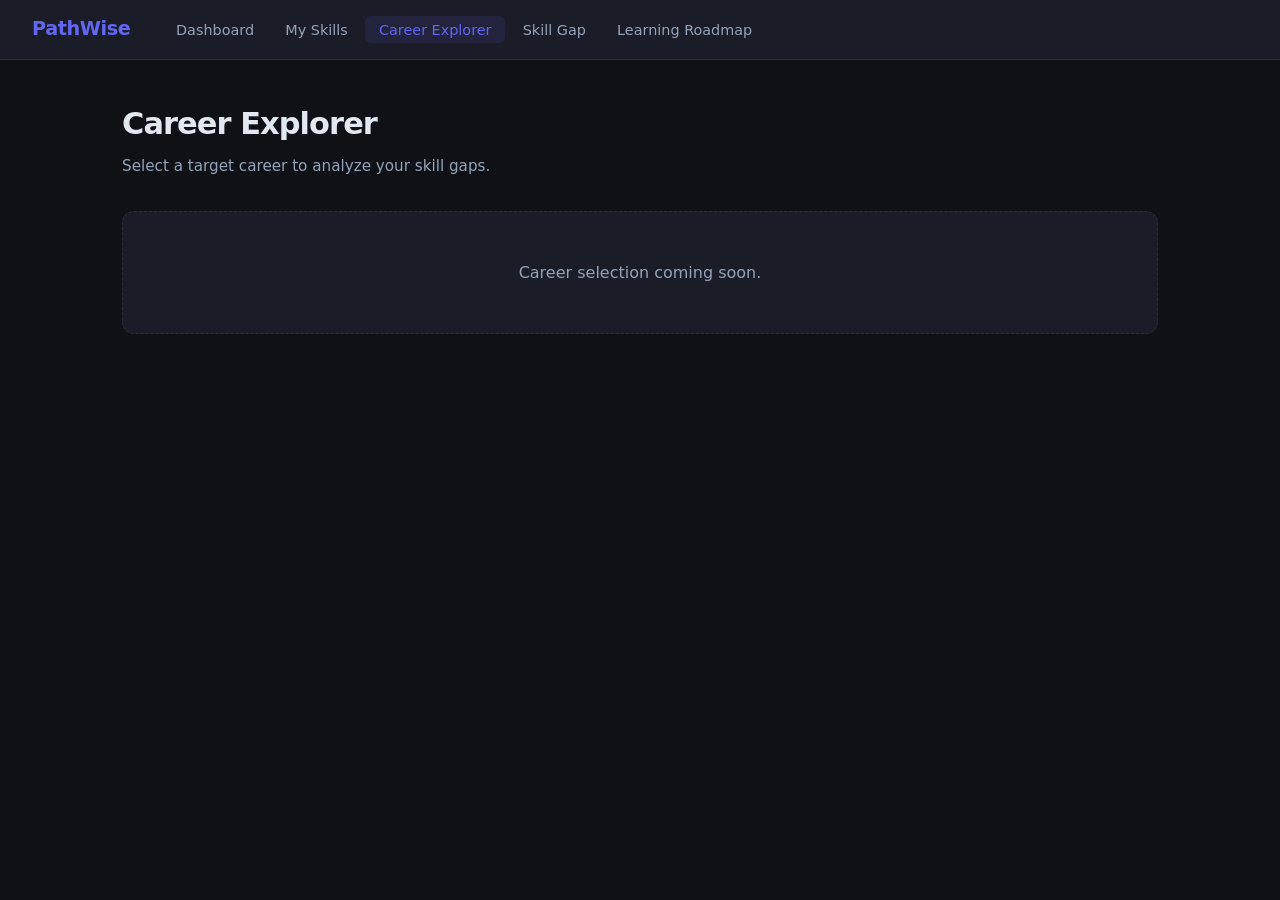
==== web/careers.html @ 2bc4dae5 "Set up PathWise project foundation" ====
<!DOCTYPE html>
<html lang="en">
<head>
  <meta charset="UTF-8" />
  <meta name="viewport" content="width=device-width, initial-scale=1.0" />
  <title>PathWise — Career Explorer</title>
  <meta name="description" content="Choose a target career on PathWise and see what skills you need." />
  <link rel="stylesheet" href="style.css" />
</head>
<body>
  <nav class="nav" id="main-nav">
    <a class="nav__brand" href="index.html">PathWise</a>
    <ul class="nav__links">
      <li><a href="index.html" class="nav__link">Dashboard</a></li>
      <li><a href="skills.html" class="nav__link">My Skills</a></li>
      <li><a href="careers.html" class="nav__link nav__link--active">Career Explorer</a></li>
      <li><a href="gap.html" class="nav__link">Skill Gap</a></li>
      <li><a href="roadmap.html" class="nav__link">Learning Roadmap</a></li>
    </ul>
  </nav>

  <main class="main" id="main-content">
    <header class="page-header">
      <h1 class="page-header__title">Career Explorer</h1>
      <p class="page-header__subtitle">Select a target career to analyze your skill gaps.</p>
    </header>

    <section class="placeholder-section" id="careers-content">
      <p class="placeholder-text">Career selection coming soon.</p>
    </section>
  </main>

  <script src="app.js"></script>
</body>
</html>
---- web/style.css ----
/* ============================================================
   PathWise — Design Tokens & Skeleton Styles
   Full UI styling will be added in a later phase.
   ============================================================ */

/* --- Tokens --- */
:root {
  --color-bg:         #0f1117;
  --color-surface:    #1a1d27;
  --color-border:     #2a2d3a;
  --color-primary:    #6366f1;   /* indigo */
  --color-primary-hover: #818cf8;
  --color-accent:     #22d3ee;   /* cyan */
  --color-text:       #e2e8f0;
  --color-text-muted: #94a3b8;
  --color-success:    #34d399;
  --color-warning:    #fbbf24;
  --color-danger:     #f87171;

  --font-sans: 'Inter', system-ui, -apple-system, sans-serif;
  --radius-sm: 6px;
  --radius-md: 12px;
  --radius-lg: 20px;

  --shadow-sm: 0 1px 3px rgba(0,0,0,0.4);
  --shadow-md: 0 4px 16px rgba(0,0,0,0.5);
}

/* --- Reset --- */
*, *::before, *::after { box-sizing: border-box; margin: 0; padding: 0; }
html { font-size: 16px; scroll-behavior: smooth; }
body {
  font-family: var(--font-sans);
  background: var(--color-bg);
  color: var(--color-text);
  min-height: 100vh;
  line-height: 1.6;
}
a { color: var(--color-primary); text-decoration: none; }
a:hover { color: var(--color-primary-hover); }
ul { list-style: none; }

/* --- Navigation --- */
.nav {
  display: flex;
  align-items: center;
  gap: 2rem;
  padding: 0 2rem;
  height: 60px;
  background: var(--color-surface);
  border-bottom: 1px solid var(--color-border);
  position: sticky;
  top: 0;
  z-index: 100;
}
.nav__brand {
  font-size: 1.2rem;
  font-weight: 700;
  color: var(--color-primary);
  letter-spacing: -0.02em;
}
.nav__links {
  display: flex;
  gap: 0.25rem;
}
.nav__link {
  padding: 0.35rem 0.85rem;
  border-radius: var(--radius-sm);
  color: var(--color-text-muted);
  font-size: 0.9rem;
  transition: color 0.15s, background 0.15s;
}
.nav__link:hover {
  color: var(--color-text);
  background: var(--color-border);
}
.nav__link--active {
  color: var(--color-primary);
  background: rgba(99, 102, 241, 0.1);
}

/* --- Main content area --- */
.main {
  max-width: 1100px;
  margin: 0 auto;
  padding: 2.5rem 2rem;
}

/* --- Page header --- */
.page-header { margin-bottom: 2rem; }
.page-header__title {
  font-size: 1.9rem;
  font-weight: 700;
  letter-spacing: -0.03em;
  color: var(--color-text);
}
.page-header__subtitle {
  color: var(--color-text-muted);
  margin-top: 0.35rem;
  font-size: 0.95rem;
}

/* --- Placeholder (skeleton pages only) --- */
.placeholder-section {
  background: var(--color-surface);
  border: 1px dashed var(--color-border);
  border-radius: var(--radius-md);
  padding: 3rem 2rem;
  text-align: center;
}
.placeholder-text {
  color: var(--color-text-muted);
  font-size: 1rem;
}
.api-status {
  margin-top: 1rem;
  font-size: 0.875rem;
  color: var(--color-accent);
}
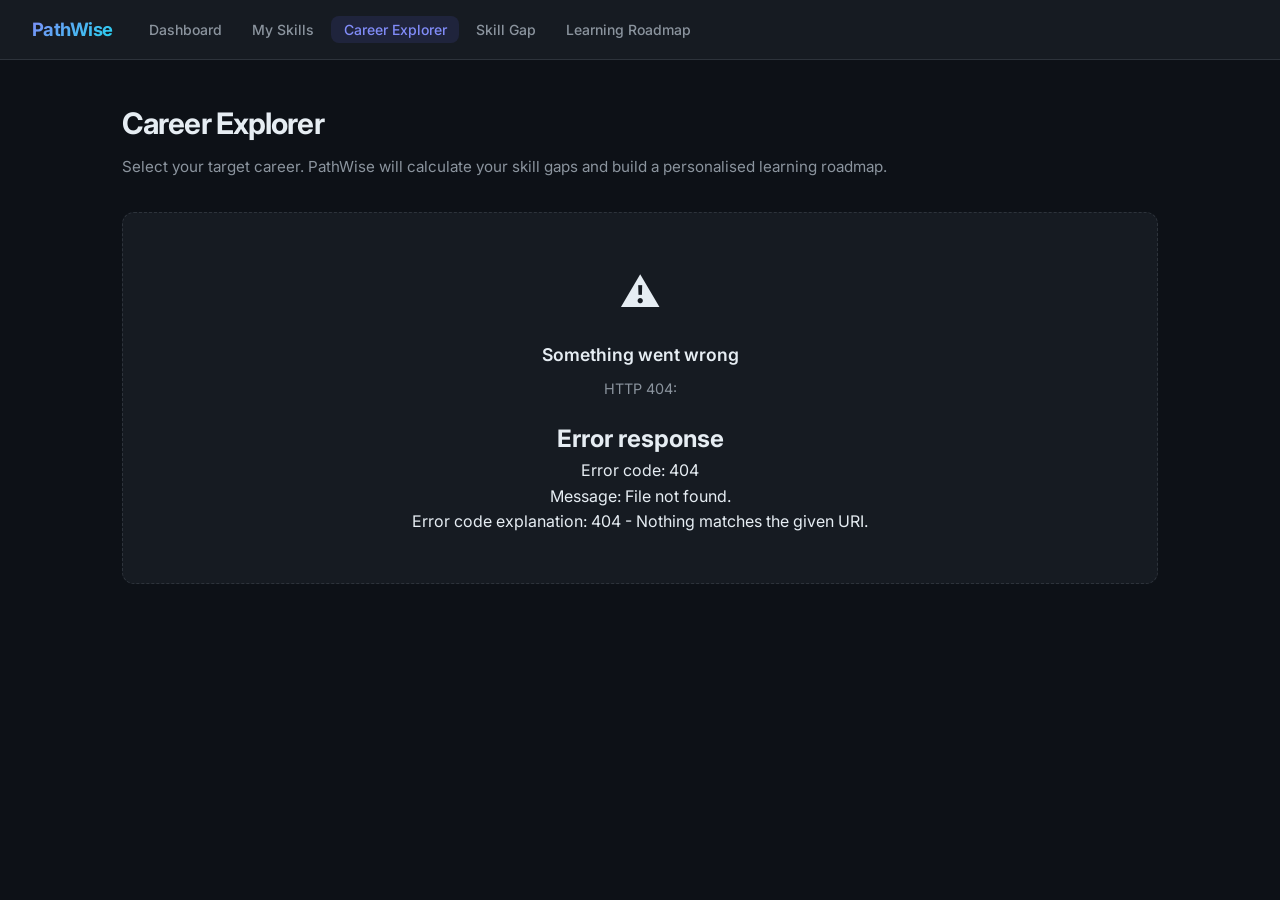
==== commit cc7c9a12: "Build PathWise MVP v1" ====
--- a/web/careers.html
+++ b/web/careers.html
@@ -4,32 +4,36 @@
   <meta charset="UTF-8" />
   <meta name="viewport" content="width=device-width, initial-scale=1.0" />
   <title>PathWise — Career Explorer</title>
-  <meta name="description" content="Choose a target career on PathWise and see what skills you need." />
+  <meta name="description" content="Choose your target career on PathWise to see your personalised skill gap analysis and learning roadmap." />
+  <link rel="preconnect" href="https://fonts.googleapis.com" />
+  <link rel="preconnect" href="https://fonts.gstatic.com" crossorigin />
   <link rel="stylesheet" href="style.css" />
 </head>
 <body>
-  <nav class="nav" id="main-nav">
+
+  <nav class="nav" id="main-nav" aria-label="Main navigation">
     <a class="nav__brand" href="index.html">PathWise</a>
     <ul class="nav__links">
-      <li><a href="index.html" class="nav__link">Dashboard</a></li>
-      <li><a href="skills.html" class="nav__link">My Skills</a></li>
-      <li><a href="careers.html" class="nav__link nav__link--active">Career Explorer</a></li>
-      <li><a href="gap.html" class="nav__link">Skill Gap</a></li>
-      <li><a href="roadmap.html" class="nav__link">Learning Roadmap</a></li>
+      <li><a href="index.html"    class="nav__link">Dashboard</a></li>
+      <li><a href="skills.html"   class="nav__link">My Skills</a></li>
+      <li><a href="careers.html"  class="nav__link nav__link--active" aria-current="page">Career Explorer</a></li>
+      <li><a href="gap.html"      class="nav__link">Skill Gap</a></li>
+      <li><a href="roadmap.html"  class="nav__link">Learning Roadmap</a></li>
     </ul>
   </nav>
 
   <main class="main" id="main-content">
     <header class="page-header">
       <h1 class="page-header__title">Career Explorer</h1>
-      <p class="page-header__subtitle">Select a target career to analyze your skill gaps.</p>
+      <p class="page-header__subtitle">
+        Select your target career. PathWise will calculate your skill gaps and build a personalised learning roadmap.
+      </p>
     </header>
 
-    <section class="placeholder-section" id="careers-content">
-      <p class="placeholder-text">Career selection coming soon.</p>
-    </section>
+    <section id="careers-content" aria-live="polite" aria-busy="true"></section>
   </main>
 
+  <div id="toast-stack" aria-live="polite" aria-atomic="true"></div>
   <script src="app.js"></script>
 </body>
 </html>
--- a/web/style.css
+++ b/web/style.css
@@ -1,32 +1,76 @@
 /* ============================================================
-   PathWise — Design Tokens & Skeleton Styles
-   Full UI styling will be added in a later phase.
-   ============================================================ */
-
-/* --- Tokens --- */
+   PathWise — Design System
+   Dark-mode first, using design tokens throughout.
+   ============================================================ */
+
+/* --- Google Font --- */
+@import url('https://fonts.googleapis.com/css2?family=Inter:wght@400;500;600;700&display=swap');
+
+/* --- Design Tokens --- */
 :root {
-  --color-bg:         #0f1117;
-  --color-surface:    #1a1d27;
-  --color-border:     #2a2d3a;
-  --color-primary:    #6366f1;   /* indigo */
-  --color-primary-hover: #818cf8;
-  --color-accent:     #22d3ee;   /* cyan */
-  --color-text:       #e2e8f0;
-  --color-text-muted: #94a3b8;
-  --color-success:    #34d399;
-  --color-warning:    #fbbf24;
-  --color-danger:     #f87171;
-
-  --font-sans: 'Inter', system-ui, -apple-system, sans-serif;
-  --radius-sm: 6px;
-  --radius-md: 12px;
-  --radius-lg: 20px;
-
-  --shadow-sm: 0 1px 3px rgba(0,0,0,0.4);
-  --shadow-md: 0 4px 16px rgba(0,0,0,0.5);
-}
-
-/* --- Reset --- */
+  /* Colours */
+  --color-bg:              #0d1117;
+  --color-surface:         #161b22;
+  --color-surface-2:       #1c2128;
+  --color-border:          #2d333b;
+  --color-border-muted:    #21262d;
+
+  --color-primary:         #6366f1;   /* indigo-500 */
+  --color-primary-light:   #818cf8;   /* indigo-400 */
+  --color-primary-dim:     rgba(99, 102, 241, 0.12);
+
+  --color-accent:          #22d3ee;   /* cyan-400 */
+  --color-accent-dim:      rgba(34, 211, 238, 0.1);
+
+  --color-success:         #34d399;   /* emerald-400 */
+  --color-success-dim:     rgba(52, 211, 153, 0.12);
+  --color-warning:         #fbbf24;   /* amber-400 */
+  --color-warning-dim:     rgba(251, 191, 36, 0.12);
+  --color-danger:          #f87171;   /* red-400 */
+  --color-danger-dim:      rgba(248, 113, 113, 0.12);
+  --color-muted:           #6b7280;
+
+  --color-text:            #e6edf3;
+  --color-text-muted:      #8b949e;
+  --color-text-subtle:     #6e7681;
+
+  /* Typography */
+  --font-sans:   'Inter', system-ui, -apple-system, sans-serif;
+  --font-mono:   'JetBrains Mono', 'Fira Code', monospace;
+
+  /* Radii */
+  --radius-sm:  4px;
+  --radius-md:  8px;
+  --radius-lg:  12px;
+  --radius-xl:  20px;
+  --radius-full: 9999px;
+
+  /* Spacing */
+  --space-1:  4px;
+  --space-2:  8px;
+  --space-3:  12px;
+  --space-4:  16px;
+  --space-5:  20px;
+  --space-6:  24px;
+  --space-8:  32px;
+  --space-10: 40px;
+  --space-12: 48px;
+
+  /* Shadows */
+  --shadow-sm:  0 1px 3px rgba(0,0,0,0.5);
+  --shadow-md:  0 4px 16px rgba(0,0,0,0.6);
+  --shadow-lg:  0 8px 32px rgba(0,0,0,0.7);
+  --shadow-glow: 0 0 20px rgba(99,102,241,0.2);
+
+  /* Transitions */
+  --transition-fast:  0.12s ease;
+  --transition-base:  0.2s ease;
+  --transition-slow:  0.35s ease;
+}
+
+/* ============================================================
+   Reset
+   ============================================================ */
 *, *::before, *::after { box-sizing: border-box; margin: 0; padding: 0; }
 html { font-size: 16px; scroll-behavior: smooth; }
 body {
@@ -35,85 +79,800 @@
   color: var(--color-text);
   min-height: 100vh;
   line-height: 1.6;
-}
-a { color: var(--color-primary); text-decoration: none; }
-a:hover { color: var(--color-primary-hover); }
+  -webkit-font-smoothing: antialiased;
+}
+a  { color: var(--color-primary-light); text-decoration: none; }
+a:hover { color: var(--color-primary); }
 ul { list-style: none; }
-
-/* --- Navigation --- */
+img, svg { display: block; max-width: 100%; }
+button { font-family: inherit; cursor: pointer; border: none; background: none; }
+
+/* ============================================================
+   Navigation
+   ============================================================ */
 .nav {
   display: flex;
   align-items: center;
-  gap: 2rem;
-  padding: 0 2rem;
+  gap: var(--space-6);
+  padding: 0 var(--space-8);
   height: 60px;
   background: var(--color-surface);
   border-bottom: 1px solid var(--color-border);
   position: sticky;
   top: 0;
-  z-index: 100;
+  z-index: 200;
+  backdrop-filter: blur(8px);
 }
 .nav__brand {
-  font-size: 1.2rem;
-  font-weight: 700;
-  color: var(--color-primary);
-  letter-spacing: -0.02em;
+  font-size: 1.15rem;
+  font-weight: 700;
+  letter-spacing: -0.03em;
+  background: linear-gradient(135deg, var(--color-primary-light), var(--color-accent));
+  -webkit-background-clip: text;
+  -webkit-text-fill-color: transparent;
+  background-clip: text;
+  flex-shrink: 0;
 }
 .nav__links {
   display: flex;
-  gap: 0.25rem;
+  gap: var(--space-1);
+  flex: 1;
 }
 .nav__link {
-  padding: 0.35rem 0.85rem;
-  border-radius: var(--radius-sm);
-  color: var(--color-text-muted);
-  font-size: 0.9rem;
-  transition: color 0.15s, background 0.15s;
+  padding: 0.3rem 0.8rem;
+  border-radius: var(--radius-md);
+  color: var(--color-text-muted);
+  font-size: 0.875rem;
+  font-weight: 500;
+  transition: color var(--transition-fast), background var(--transition-fast);
 }
 .nav__link:hover {
   color: var(--color-text);
-  background: var(--color-border);
+  background: var(--color-border-muted);
 }
 .nav__link--active {
-  color: var(--color-primary);
-  background: rgba(99, 102, 241, 0.1);
-}
-
-/* --- Main content area --- */
+  color: var(--color-primary-light);
+  background: var(--color-primary-dim);
+}
+
+/* ============================================================
+   Layout
+   ============================================================ */
 .main {
   max-width: 1100px;
   margin: 0 auto;
-  padding: 2.5rem 2rem;
-}
-
-/* --- Page header --- */
-.page-header { margin-bottom: 2rem; }
+  padding: var(--space-10) var(--space-8);
+}
+
+.page-header { margin-bottom: var(--space-8); }
 .page-header__title {
-  font-size: 1.9rem;
+  font-size: 1.85rem;
   font-weight: 700;
   letter-spacing: -0.03em;
   color: var(--color-text);
 }
 .page-header__subtitle {
   color: var(--color-text-muted);
-  margin-top: 0.35rem;
+  margin-top: var(--space-2);
   font-size: 0.95rem;
 }
 
-/* --- Placeholder (skeleton pages only) --- */
-.placeholder-section {
+/* ============================================================
+   Cards
+   ============================================================ */
+.card {
+  background: var(--color-surface);
+  border: 1px solid var(--color-border);
+  border-radius: var(--radius-lg);
+  padding: var(--space-6);
+  transition: border-color var(--transition-base), box-shadow var(--transition-base);
+}
+.card:hover { border-color: var(--color-border-muted); }
+
+.card--interactive {
+  cursor: pointer;
+}
+.card--interactive:hover {
+  border-color: var(--color-primary);
+  box-shadow: var(--shadow-glow);
+}
+.card--selected {
+  border-color: var(--color-primary);
+  background: var(--color-primary-dim);
+  box-shadow: var(--shadow-glow);
+}
+
+.card__label {
+  font-size: 0.7rem;
+  font-weight: 700;
+  letter-spacing: 0.1em;
+  text-transform: uppercase;
+  color: var(--color-text-subtle);
+  margin-bottom: var(--space-2);
+}
+.card__title {
+  font-size: 1.15rem;
+  font-weight: 600;
+  color: var(--color-text);
+  margin-bottom: var(--space-2);
+}
+.card__value {
+  font-size: 2.25rem;
+  font-weight: 700;
+  letter-spacing: -0.04em;
+}
+.card__desc {
+  font-size: 0.85rem;
+  color: var(--color-text-muted);
+  margin-top: var(--space-2);
+}
+
+/* Career cards grid */
+.career-grid {
+  display: grid;
+  grid-template-columns: repeat(auto-fill, minmax(240px, 1fr));
+  gap: var(--space-5);
+}
+.career-card__icon {
+  font-size: 2rem;
+  margin-bottom: var(--space-4);
+}
+.career-card__name {
+  font-size: 1.1rem;
+  font-weight: 600;
+  color: var(--color-text);
+  margin-bottom: var(--space-1);
+}
+.career-card__skills-count {
+  font-size: 0.8rem;
+  color: var(--color-text-muted);
+  margin-bottom: var(--space-5);
+}
+.career-card__badge {
+  display: inline-flex;
+  align-items: center;
+  gap: var(--space-1);
+  font-size: 0.75rem;
+  font-weight: 600;
+  padding: 0.25rem 0.6rem;
+  border-radius: var(--radius-full);
+  background: var(--color-success-dim);
+  color: var(--color-success);
+  margin-bottom: var(--space-4);
+}
+
+/* Dashboard stat grid */
+.stat-grid {
+  display: grid;
+  grid-template-columns: repeat(auto-fill, minmax(200px, 1fr));
+  gap: var(--space-4);
+  margin-bottom: var(--space-6);
+}
+.stat-card {
+  background: var(--color-surface);
+  border: 1px solid var(--color-border);
+  border-radius: var(--radius-lg);
+  padding: var(--space-5);
+}
+.stat-card__label {
+  font-size: 0.75rem;
+  font-weight: 600;
+  letter-spacing: 0.08em;
+  text-transform: uppercase;
+  color: var(--color-text-muted);
+  margin-bottom: var(--space-2);
+}
+.stat-card__value {
+  font-size: 2rem;
+  font-weight: 700;
+  letter-spacing: -0.04em;
+}
+.stat-card__value--primary { color: var(--color-primary-light); }
+.stat-card__value--success { color: var(--color-success); }
+.stat-card__value--warning { color: var(--color-warning); }
+.stat-card__value--danger  { color: var(--color-danger); }
+.stat-card__sub {
+  font-size: 0.8rem;
+  color: var(--color-text-subtle);
+  margin-top: var(--space-1);
+}
+
+/* ============================================================
+   Career Fit / Score display
+   ============================================================ */
+.fit-display {
+  display: flex;
+  align-items: center;
+  gap: var(--space-8);
+  background: var(--color-surface);
+  border: 1px solid var(--color-border);
+  border-radius: var(--radius-lg);
+  padding: var(--space-6) var(--space-8);
+  margin-bottom: var(--space-6);
+}
+.fit-ring-wrapper {
+  position: relative;
+  display: grid;
+  place-items: center;
+  flex-shrink: 0;
+}
+@property --fit-value {
+  syntax: '<number>';
+  inherits: true;
+  initial-value: 0;
+}
+progress.fit-ring {
+  --size: 120px;
+  --thickness: 12px;
+  --track-color: var(--color-border);
+  --fill-color: var(--color-primary);
+  --fit-value: 0;
+  width: var(--size);
+  height: var(--size);
+  border-radius: 50%;
+  background: conic-gradient(
+    var(--fill-color) calc(var(--fit-value) * 1%),
+    var(--track-color) 0
+  );
+  background-clip: border-area;
+  border: var(--thickness) solid transparent;
+  background-origin: border-box;
+  transition: --fit-value 0s;
+  appearance: none;
+  -webkit-appearance: none;
+}
+/* Firefox fallback */
+@supports not (background-clip: border-area) {
+  progress.fit-ring {
+    mask-image: radial-gradient(
+      transparent calc(50% - var(--thickness)),
+      black calc(50% - var(--thickness) + 0.5px)
+    );
+    border: 0;
+    background-clip: unset;
+    background-origin: unset;
+  }
+}
+@media (prefers-reduced-motion: no-preference) {
+  progress.fit-ring { transition-duration: 0.6s; }
+}
+progress.fit-ring::-webkit-progress-bar   { background: none; }
+progress.fit-ring::-webkit-progress-value { background: none; }
+progress.fit-ring::-moz-progress-bar     { background: none; }
+.fit-ring-content {
+  position: absolute;
+  font-size: 1.4rem;
+  font-weight: 700;
+  color: var(--color-text);
+}
+.fit-info__career {
+  font-size: 0.75rem;
+  font-weight: 700;
+  letter-spacing: 0.08em;
+  text-transform: uppercase;
+  color: var(--color-text-subtle);
+  margin-bottom: var(--space-1);
+}
+.fit-info__title {
+  font-size: 1.5rem;
+  font-weight: 700;
+  letter-spacing: -0.02em;
+  color: var(--color-text);
+  margin-bottom: var(--space-2);
+}
+.fit-info__desc {
+  font-size: 0.9rem;
+  color: var(--color-text-muted);
+}
+
+/* ============================================================
+   Recommendation card
+   ============================================================ */
+.rec-card {
+  background: linear-gradient(135deg, var(--color-primary-dim), var(--color-accent-dim));
+  border: 1px solid var(--color-primary);
+  border-radius: var(--radius-lg);
+  padding: var(--space-6);
+  margin-bottom: var(--space-6);
+}
+.rec-card__eyebrow {
+  font-size: 0.7rem;
+  font-weight: 700;
+  letter-spacing: 0.12em;
+  text-transform: uppercase;
+  color: var(--color-primary-light);
+  margin-bottom: var(--space-3);
+}
+.rec-card__skill {
+  font-size: 1.6rem;
+  font-weight: 700;
+  letter-spacing: -0.02em;
+  color: var(--color-text);
+  margin-bottom: var(--space-2);
+}
+.rec-card__score {
+  font-size: 0.85rem;
+  color: var(--color-text-muted);
+  margin-bottom: var(--space-4);
+}
+.rec-card__breakdown {
+  display: grid;
+  grid-template-columns: repeat(auto-fill, minmax(140px, 1fr));
+  gap: var(--space-3);
+}
+.rec-factor {
+  background: var(--color-surface);
+  border: 1px solid var(--color-border);
+  border-radius: var(--radius-md);
+  padding: var(--space-3);
+}
+.rec-factor__label {
+  font-size: 0.7rem;
+  color: var(--color-text-subtle);
+  text-transform: uppercase;
+  letter-spacing: 0.08em;
+  margin-bottom: var(--space-1);
+}
+.rec-factor__value {
+  font-size: 1rem;
+  font-weight: 700;
+  color: var(--color-accent);
+}
+.rec-card__explanation {
+  margin-top: var(--space-4);
+  font-size: 0.82rem;
+  color: var(--color-text-muted);
+  font-style: italic;
+  line-height: 1.5;
+}
+
+/* ============================================================
+   Skill analysis table
+   ============================================================ */
+.table-wrapper {
+  background: var(--color-surface);
+  border: 1px solid var(--color-border);
+  border-radius: var(--radius-lg);
+  overflow: hidden;
+}
+.table-header {
+  display: flex;
+  align-items: center;
+  justify-content: space-between;
+  padding: var(--space-5) var(--space-6);
+  border-bottom: 1px solid var(--color-border);
+}
+.table-title {
+  font-size: 0.95rem;
+  font-weight: 600;
+  color: var(--color-text);
+}
+table {
+  width: 100%;
+  border-collapse: collapse;
+  font-size: 0.875rem;
+}
+thead { background: var(--color-surface-2); }
+th {
+  padding: var(--space-3) var(--space-4);
+  text-align: left;
+  font-size: 0.7rem;
+  font-weight: 700;
+  letter-spacing: 0.08em;
+  text-transform: uppercase;
+  color: var(--color-text-muted);
+  white-space: nowrap;
+}
+th:first-child, td:first-child { padding-left: var(--space-6); }
+th:last-child,  td:last-child  { padding-right: var(--space-6); }
+td {
+  padding: var(--space-3) var(--space-4);
+  border-top: 1px solid var(--color-border-muted);
+  color: var(--color-text);
+  vertical-align: middle;
+}
+tbody tr { transition: background var(--transition-fast); }
+tbody tr:hover { background: var(--color-surface-2); }
+tbody tr:first-child td { border-top: none; }
+
+/* Level bar */
+.level-bar-wrap {
+  display: flex;
+  align-items: center;
+  gap: var(--space-2);
+  min-width: 100px;
+}
+.level-bar-track {
+  flex: 1;
+  height: 6px;
+  background: var(--color-border);
+  border-radius: var(--radius-full);
+  overflow: hidden;
+}
+.level-bar-fill {
+  height: 100%;
+  border-radius: var(--radius-full);
+  background: var(--color-primary);
+  transition: width var(--transition-slow);
+}
+.level-num {
+  font-size: 0.75rem;
+  font-weight: 600;
+  color: var(--color-text-muted);
+  min-width: 14px;
+}
+
+/* ============================================================
+   Badges
+   ============================================================ */
+.badge {
+  display: inline-flex;
+  align-items: center;
+  gap: var(--space-1);
+  font-size: 0.7rem;
+  font-weight: 700;
+  letter-spacing: 0.05em;
+  padding: 2px 8px;
+  border-radius: var(--radius-full);
+  white-space: nowrap;
+}
+.badge--success  { background: var(--color-success-dim);  color: var(--color-success); }
+.badge--warning  { background: var(--color-warning-dim);  color: var(--color-warning); }
+.badge--danger   { background: var(--color-danger-dim);   color: var(--color-danger); }
+.badge--primary  { background: var(--color-primary-dim);  color: var(--color-primary-light); }
+.badge--muted    { background: var(--color-border);       color: var(--color-text-muted); }
+
+/* ============================================================
+   Skills editor
+   ============================================================ */
+.skills-grid {
+  display: grid;
+  gap: var(--space-3);
+}
+.skill-row {
+  display: grid;
+  grid-template-columns: 1fr 180px auto;
+  align-items: center;
+  gap: var(--space-4);
+  background: var(--color-surface);
+  border: 1px solid var(--color-border);
+  border-radius: var(--radius-md);
+  padding: var(--space-4) var(--space-5);
+  transition: border-color var(--transition-fast);
+}
+.skill-row:hover { border-color: var(--color-border-muted); }
+.skill-row__info { min-width: 0; }
+.skill-row__name {
+  font-weight: 600;
+  font-size: 0.9rem;
+  color: var(--color-text);
+  white-space: nowrap;
+  overflow: hidden;
+  text-overflow: ellipsis;
+}
+.skill-row__cat {
+  font-size: 0.75rem;
+  color: var(--color-text-subtle);
+  margin-top: 2px;
+}
+.skill-row__control {
+  display: flex;
+  align-items: center;
+  gap: var(--space-2);
+}
+.level-select {
+  width: 100%;
+  background: var(--color-surface-2);
+  border: 1px solid var(--color-border);
+  border-radius: var(--radius-md);
+  color: var(--color-text);
+  font-family: inherit;
+  font-size: 0.85rem;
+  padding: 0.35rem var(--space-3);
+  cursor: pointer;
+  transition: border-color var(--transition-fast);
+  -webkit-appearance: none;
+  appearance: none;
+  background-image: url("data:image/svg+xml,%3Csvg xmlns='http://www.w3.org/2000/svg' width='12' height='12' viewBox='0 0 24 24' fill='none' stroke='%238b949e' stroke-width='2'%3E%3Cpath d='M6 9l6 6 6-6'/%3E%3C/svg%3E");
+  background-repeat: no-repeat;
+  background-position: right 10px center;
+  padding-right: 28px;
+}
+.level-select:focus {
+  outline: none;
+  border-color: var(--color-primary);
+}
+.save-btn {
+  padding: 0.35rem var(--space-4);
+  background: var(--color-primary);
+  color: #fff;
+  font-size: 0.8rem;
+  font-weight: 600;
+  border-radius: var(--radius-md);
+  cursor: pointer;
+  transition: background var(--transition-fast), transform var(--transition-fast);
+  white-space: nowrap;
+}
+.save-btn:hover  { background: var(--color-primary-light); }
+.save-btn:active { transform: scale(0.97); }
+.save-btn:disabled { opacity: 0.5; cursor: not-allowed; }
+.save-indicator {
+  font-size: 0.75rem;
+  color: var(--color-success);
+  transition: opacity var(--transition-base);
+}
+
+/* Skills category section */
+.category-section { margin-bottom: var(--space-8); }
+.category-title {
+  font-size: 0.75rem;
+  font-weight: 700;
+  letter-spacing: 0.1em;
+  text-transform: uppercase;
+  color: var(--color-text-subtle);
+  margin-bottom: var(--space-3);
+  padding-left: var(--space-1);
+}
+
+/* ============================================================
+   Roadmap
+   ============================================================ */
+.roadmap-list {
+  display: flex;
+  flex-direction: column;
+  gap: 0;
+  position: relative;
+}
+.roadmap-step {
+  display: grid;
+  grid-template-columns: 48px 1fr;
+  gap: var(--space-4);
+  position: relative;
+  padding-bottom: var(--space-6);
+}
+.roadmap-step:last-child { padding-bottom: 0; }
+.roadmap-step__line-col {
+  display: flex;
+  flex-direction: column;
+  align-items: center;
+  gap: 0;
+}
+.roadmap-step__num {
+  width: 40px;
+  height: 40px;
+  border-radius: 50%;
+  background: var(--color-primary-dim);
+  border: 2px solid var(--color-primary);
+  display: flex;
+  align-items: center;
+  justify-content: center;
+  font-size: 0.85rem;
+  font-weight: 700;
+  color: var(--color-primary-light);
+  flex-shrink: 0;
+  z-index: 1;
+}
+.roadmap-step__connector {
+  flex: 1;
+  width: 2px;
+  background: var(--color-border);
+  margin-top: var(--space-1);
+}
+.roadmap-step:last-child .roadmap-step__connector { display: none; }
+.roadmap-step__body {
+  background: var(--color-surface);
+  border: 1px solid var(--color-border);
+  border-radius: var(--radius-lg);
+  padding: var(--space-5);
+  transition: border-color var(--transition-base);
+}
+.roadmap-step__body:hover { border-color: var(--color-primary); }
+.roadmap-step__name {
+  font-size: 1rem;
+  font-weight: 600;
+  color: var(--color-text);
+  margin-bottom: var(--space-2);
+}
+.roadmap-step__meta {
+  display: flex;
+  flex-wrap: wrap;
+  gap: var(--space-2);
+  align-items: center;
+  margin-bottom: var(--space-3);
+}
+.roadmap-step__scores {
+  display: grid;
+  grid-template-columns: repeat(auto-fill, minmax(110px, 1fr));
+  gap: var(--space-2);
+  margin-top: var(--space-3);
+}
+.score-item {
+  background: var(--color-surface-2);
+  border: 1px solid var(--color-border-muted);
+  border-radius: var(--radius-md);
+  padding: var(--space-2) var(--space-3);
+}
+.score-item__label {
+  font-size: 0.65rem;
+  font-weight: 700;
+  letter-spacing: 0.08em;
+  text-transform: uppercase;
+  color: var(--color-text-subtle);
+}
+.score-item__val {
+  font-size: 0.9rem;
+  font-weight: 700;
+  color: var(--color-text);
+  margin-top: 1px;
+}
+
+/* ============================================================
+   Buttons
+   ============================================================ */
+.btn {
+  display: inline-flex;
+  align-items: center;
+  gap: var(--space-2);
+  padding: 0.55rem var(--space-5);
+  font-family: inherit;
+  font-size: 0.875rem;
+  font-weight: 600;
+  border-radius: var(--radius-md);
+  border: none;
+  cursor: pointer;
+  transition: background var(--transition-fast), transform var(--transition-fast), box-shadow var(--transition-fast);
+  white-space: nowrap;
+}
+.btn:active { transform: scale(0.97); }
+.btn--primary  {
+  background: var(--color-primary);
+  color: #fff;
+  box-shadow: 0 2px 8px rgba(99,102,241,0.35);
+}
+.btn--primary:hover  {
+  background: var(--color-primary-light);
+  box-shadow: 0 4px 16px rgba(99,102,241,0.45);
+}
+.btn--outline {
+  background: transparent;
+  color: var(--color-primary-light);
+  border: 1px solid var(--color-primary);
+}
+.btn--outline:hover {
+  background: var(--color-primary-dim);
+}
+.btn--ghost {
+  background: transparent;
+  color: var(--color-text-muted);
+}
+.btn--ghost:hover {
+  background: var(--color-border-muted);
+  color: var(--color-text);
+}
+.btn--selected {
+  background: var(--color-success-dim);
+  color: var(--color-success);
+  border: 1px solid var(--color-success);
+}
+
+/* ============================================================
+   Empty states & "no career" prompt
+   ============================================================ */
+.empty-state {
   background: var(--color-surface);
   border: 1px dashed var(--color-border);
-  border-radius: var(--radius-md);
-  padding: 3rem 2rem;
+  border-radius: var(--radius-lg);
+  padding: var(--space-12) var(--space-8);
   text-align: center;
 }
-.placeholder-text {
-  color: var(--color-text-muted);
-  font-size: 1rem;
-}
-.api-status {
-  margin-top: 1rem;
+.empty-state__icon { font-size: 2.5rem; margin-bottom: var(--space-4); }
+.empty-state__title {
+  font-size: 1.1rem;
+  font-weight: 600;
+  color: var(--color-text);
+  margin-bottom: var(--space-2);
+}
+.empty-state__desc {
+  font-size: 0.9rem;
+  color: var(--color-text-muted);
+  margin-bottom: var(--space-5);
+}
+
+/* ============================================================
+   Loading spinner (from modern-web-guidance)
+   ============================================================ */
+.spinner-wrap {
+  display: flex;
+  flex-direction: column;
+  align-items: center;
+  justify-content: center;
+  padding: var(--space-12);
+  gap: var(--space-4);
+}
+progress.spinner {
+  --size: 40px;
+  width: var(--size);
+  height: var(--size);
+  border-radius: 50%;
+  appearance: none;
+  -webkit-appearance: none;
+  border: 3px solid var(--color-border);
+  border-top-color: var(--color-primary);
+  animation: spin 0.8s linear infinite;
+}
+@media (prefers-reduced-motion: reduce) {
+  progress.spinner { animation-duration: 2s; }
+}
+@keyframes spin { to { transform: rotate(360deg); } }
+.spinner-wrap p {
   font-size: 0.875rem;
-  color: var(--color-accent);
-}
+  color: var(--color-text-muted);
+}
+
+/* ============================================================
+   Toast notifications
+   ============================================================ */
+#toast-stack {
+  position: fixed;
+  bottom: var(--space-6);
+  right: var(--space-6);
+  z-index: 9999;
+  display: flex;
+  flex-direction: column;
+  gap: var(--space-3);
+  pointer-events: none;
+}
+.toast {
+  display: flex;
+  align-items: center;
+  gap: var(--space-3);
+  padding: var(--space-3) var(--space-5);
+  background: var(--color-surface-2);
+  border: 1px solid var(--color-border);
+  border-radius: var(--radius-lg);
+  box-shadow: var(--shadow-lg);
+  font-size: 0.875rem;
+  color: var(--color-text);
+  pointer-events: auto;
+  animation: toast-in 0.25s ease;
+  min-width: 240px;
+  max-width: 360px;
+}
+.toast--success { border-color: var(--color-success); }
+.toast--error   { border-color: var(--color-danger); }
+.toast__icon { font-size: 1.1rem; flex-shrink: 0; }
+@keyframes toast-in {
+  from { opacity: 0; transform: translateY(12px); }
+  to   { opacity: 1; transform: translateY(0); }
+}
+@keyframes toast-out {
+  from { opacity: 1; transform: translateY(0); }
+  to   { opacity: 0; transform: translateY(8px); }
+}
+.toast--leaving {
+  animation: toast-out 0.2s ease forwards;
+}
+
+/* ============================================================
+   Utility
+   ============================================================ */
+.sr-only {
+  position: absolute; width: 1px; height: 1px;
+  padding: 0; margin: -1px; overflow: hidden;
+  clip: rect(0,0,0,0); white-space: nowrap; border-width: 0;
+}
+.text-muted   { color: var(--color-text-muted); }
+.text-success { color: var(--color-success); }
+.text-warning { color: var(--color-warning); }
+.text-danger  { color: var(--color-danger); }
+.text-primary { color: var(--color-primary-light); }
+.font-mono    { font-family: var(--font-mono); }
+.mt-2  { margin-top: var(--space-2); }
+.mt-4  { margin-top: var(--space-4); }
+.mt-6  { margin-top: var(--space-6); }
+.mb-4  { margin-bottom: var(--space-4); }
+.mb-6  { margin-bottom: var(--space-6); }
+.flex  { display: flex; }
+.items-center { align-items: center; }
+.gap-3 { gap: var(--space-3); }
+.gap-4 { gap: var(--space-4); }
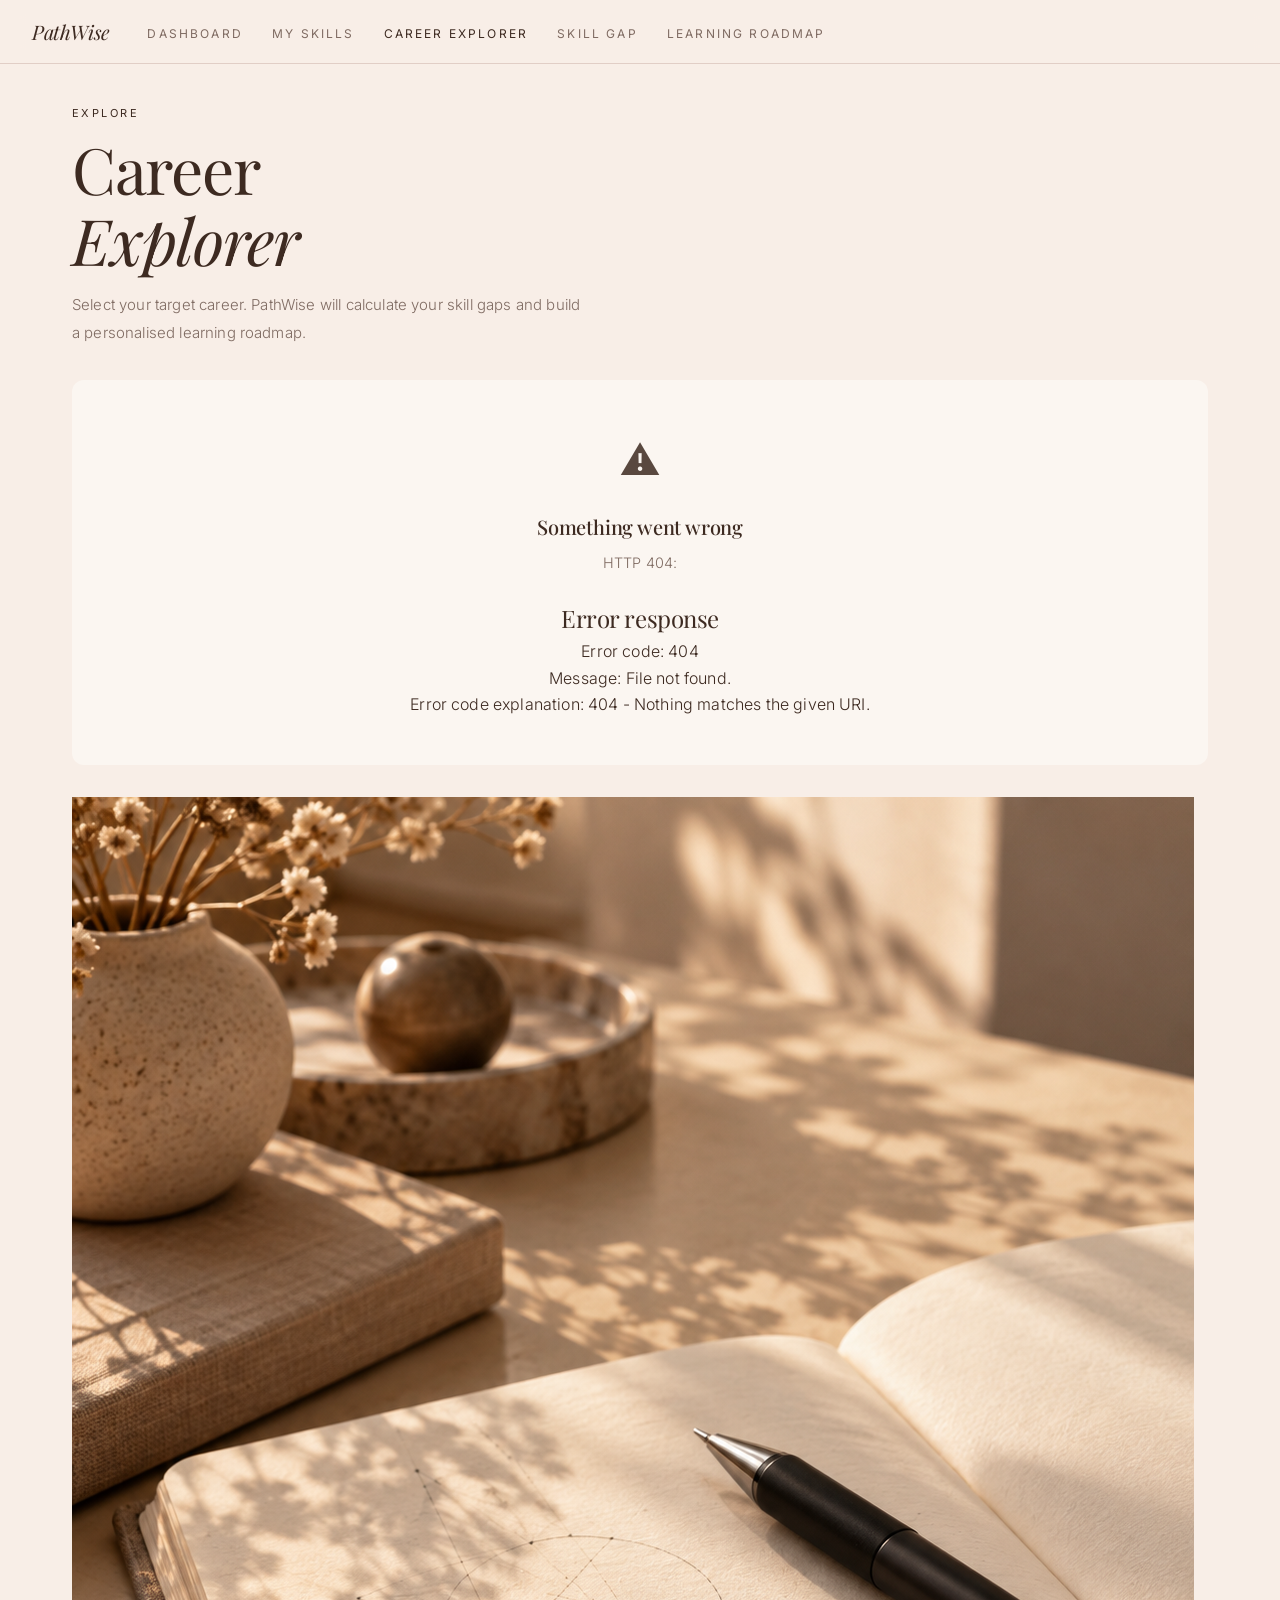
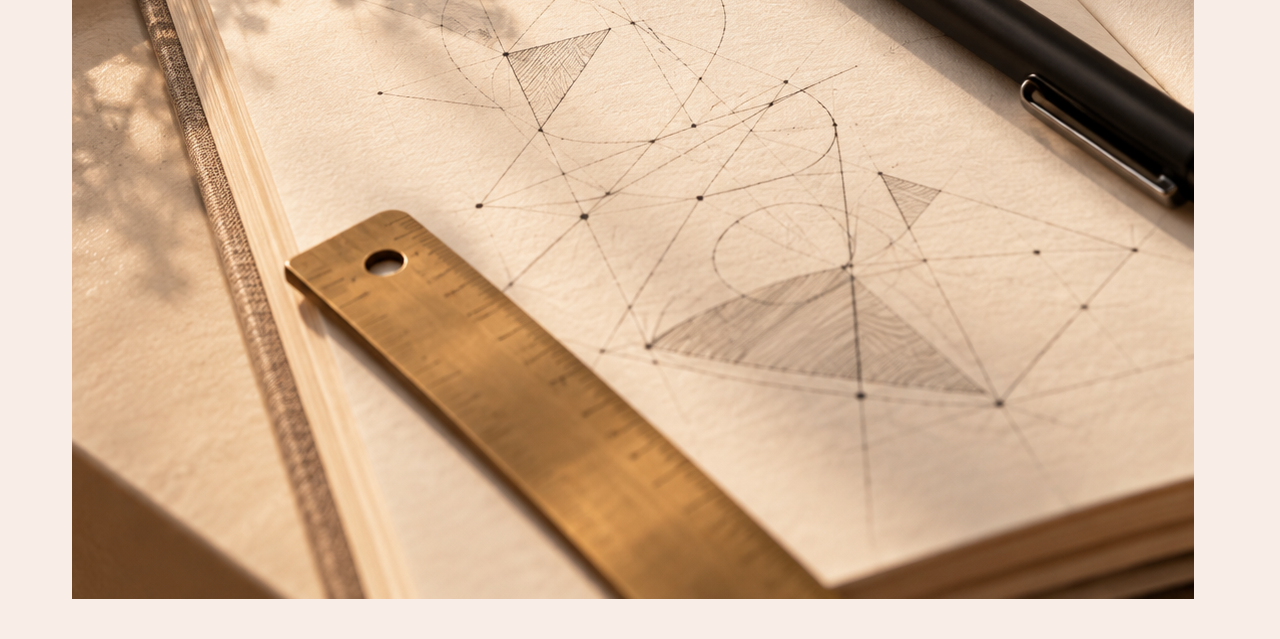
==== commit ff4c2fb1: "Implement premium editorial layout and integrate lifestyle photography" ====
--- a/web/careers.html
+++ b/web/careers.html
@@ -7,6 +7,7 @@
   <meta name="description" content="Choose your target career on PathWise to see your personalised skill gap analysis and learning roadmap." />
   <link rel="preconnect" href="https://fonts.googleapis.com" />
   <link rel="preconnect" href="https://fonts.gstatic.com" crossorigin />
+  <link rel="stylesheet" href="https://fonts.googleapis.com/css2?family=Playfair+Display:ital,wght@0,400;0,500;0,600;0,700;1,400;1,500&family=Inter:wght@300;400;500;600;700&display=swap" />
   <link rel="stylesheet" href="style.css" />
 </head>
 <body>
@@ -23,14 +24,22 @@
   </nav>
 
   <main class="main" id="main-content">
-    <header class="page-header">
-      <h1 class="page-header__title">Career Explorer</h1>
-      <p class="page-header__subtitle">
-        Select your target career. PathWise will calculate your skill gaps and build a personalised learning roadmap.
-      </p>
-    </header>
-
-    <section id="careers-content" aria-live="polite" aria-busy="true"></section>
+    <div class="editorial-split--career">
+      <div class="editorial-split__text reveal">
+        <header class="page-header" style="--anim-delay: 0s">
+          <p class="editorial-eyebrow">Explore</p>
+          <h1 class="page-header__title">Career<br><em>Explorer</em></h1>
+          <p class="page-header__subtitle">
+            Select your target career. PathWise will calculate your skill gaps
+            and build a personalised learning roadmap.
+          </p>
+        </header>
+        <section id="careers-content" aria-live="polite" aria-busy="true"></section>
+      </div>
+      <div class="editorial-media editorial-media--portrait reveal" data-delay="120" style="align-self: start; margin-top: 2rem;">
+        <img src="assets/pen_paper.png" alt="Data Strategy">
+      </div>
+    </div>
   </main>
 
   <div id="toast-stack" aria-live="polite" aria-atomic="true"></div>
--- a/web/style.css
+++ b/web/style.css
@@ -1,53 +1,93 @@
 /* ============================================================
-   PathWise — Design System
-   Dark-mode first, using design tokens throughout.
-   ============================================================ */
-
-/* --- Google Font --- */
-@import url('https://fonts.googleapis.com/css2?family=Inter:wght@400;500;600;700&display=swap');
-
-/* --- Design Tokens --- */
+   PathWise — Premium Editorial Design System v3
+   Warm, boutique lifestyle-brand aesthetic.
+   Cream backgrounds · Espresso text · Playfair Display serifs
+   ============================================================ */
+
+/* ── Google Fonts: Playfair Display (serif headings) + Inter (body) ── */
+@import url('https://fonts.googleapis.com/css2?family=Playfair+Display:ital,wght@0,400;0,500;0,600;0,700;1,400;1,500&family=Inter:wght@300;400;500;600;700&display=swap');
+
+/* ============================================================
+   Design Tokens
+   ============================================================ */
+/* ============================================================
+   PathWise — An Candles Design System
+   Clay-paper field · Cocoa typography · Hairline rules
+   Spec: design-system.md §2.1 canonical palette
+   ============================================================ */
+
+/* ── An Candles canonical palette (§2.1 exact HEX equivalents) ── */
 :root {
-  /* Colours */
-  --color-bg:              #0d1117;
-  --color-surface:         #161b22;
-  --color-surface-2:       #1c2128;
-  --color-border:          #2d333b;
-  --color-border-muted:    #21262d;
-
-  --color-primary:         #6366f1;   /* indigo-500 */
-  --color-primary-light:   #818cf8;   /* indigo-400 */
-  --color-primary-dim:     rgba(99, 102, 241, 0.12);
-
-  --color-accent:          #22d3ee;   /* cyan-400 */
-  --color-accent-dim:      rgba(34, 211, 238, 0.1);
-
-  --color-success:         #34d399;   /* emerald-400 */
-  --color-success-dim:     rgba(52, 211, 153, 0.12);
-  --color-warning:         #fbbf24;   /* amber-400 */
-  --color-warning-dim:     rgba(251, 191, 36, 0.12);
-  --color-danger:          #f87171;   /* red-400 */
-  --color-danger-dim:      rgba(248, 113, 113, 0.12);
-  --color-muted:           #6b7280;
-
-  --color-text:            #e6edf3;
-  --color-text-muted:      #8b949e;
-  --color-text-subtle:     #6e7681;
-
-  /* Typography */
-  --font-sans:   'Inter', system-ui, -apple-system, sans-serif;
-  --font-mono:   'JetBrains Mono', 'Fira Code', monospace;
-
-  /* Radii */
-  --radius-sm:  4px;
-  --radius-md:  8px;
-  --radius-lg:  12px;
-  --radius-xl:  20px;
+  /* ── Surfaces ── */
+  --an-background:      #F8EEE7;   /* oklch(0.955 0.014 55) — clay-paper field */
+  --an-surface:         #F2DED6;   /* oklch(0.915 0.024 45) — soft section band */
+  --an-surface-deep:    #DFC6BD;   /* oklch(0.845 0.031 42) — selection highlight */
+  --an-card:            #FBF6F1;   /* oklch(0.975 0.008 60) — light vessel surface */
+  --an-muted:           #F1E3DC;   /* oklch(0.925 0.018 50) — low-emphasis UI */
+
+  /* ── Text ── */
+  --an-foreground:      #3D2A21;   /* oklch(0.305 0.033 45) — cocoa primary */
+  --an-primary:         #3D2A21;
+  --an-primary-fg:      #FAF2EC;   /* oklch(0.965 0.012 60) — text on dark buttons */
+  --an-muted-fg:        #7F6B62;   /* oklch(0.545 0.029 46) — captions, subtitles */
+
+  /* ── Accents ── */
+  --an-accent:          #EED0C8;   /* lotus-blush */
+  --an-ember:           #D69459;   /* ember gold — step numbers, icons */
+  --an-sage:            #88927A;   /* botanical sage — confirmations */
+
+  /* ── Semantic ── */
+  --color-success:      #88927A;   /* sage for success states */
+  --color-success-dim:  rgba(136, 146, 122, 0.12);
+  --color-success-border: rgba(136, 146, 122, 0.28);
+  --color-warning:      #D69459;   /* ember for warnings */
+  --color-warning-dim:  rgba(214, 148, 89, 0.12);
+  --color-warning-border: rgba(214, 148, 89, 0.28);
+  --color-danger:       #B33830;   /* destructive */
+  --color-danger-dim:   rgba(179, 56, 48, 0.10);
+  --color-danger-border: rgba(179, 56, 48, 0.25);
+
+  /* ── Borders & rings (§2.3) ── */
+  --an-border:          #E1CEC6;   /* oklch(0.865 0.024 45) — hairline divider */
+  --an-ring:            #7F6B62;   /* focus ring */
+  --color-border:       #E1CEC6;
+  --color-border-muted: rgba(61, 42, 33, 0.06);
+  --color-border-focus: #3D2A21;
+
+  /* ── PathWise semantic aliases (backwards compat) ── */
+  --color-bg:           var(--an-background);
+  --color-surface:      var(--an-card);
+  --color-surface-2:    var(--an-surface);
+  --color-surface-3:    var(--an-muted);
+  --color-text:         var(--an-foreground);
+  --color-text-muted:   var(--an-muted-fg);
+  --color-text-subtle:  #9E8E87;
+  --color-text-dim:     var(--an-muted-fg);
+  --color-accent:       var(--an-ember);       /* ember replaces taupe as primary accent */
+  --color-accent-light: #E5A96D;
+  --color-accent-dim:   rgba(214, 148, 89, 0.10);
+  --color-accent-glow:  rgba(214, 148, 89, 0.16);
+  --color-accent-border: rgba(214, 148, 89, 0.30);
+
+  /* ── Progress ring ── */
+  --ring-fill:          var(--an-ember);
+  --ring-track:         var(--an-surface-deep);
+
+  /* ── Font stacks (Playfair Display = display; Inter = body/Jost role) ── */
+  --font-serif: 'Playfair Display', Georgia, 'Times New Roman', serif;
+  --font-sans:  'Inter', system-ui, -apple-system, sans-serif;
+
+  /* ── Radii — square-biased per §2.3 (2px base) ── */
+  --radius-sm:   0px;
+  --radius-md:   2px;
+  --radius-lg:   4px;
+  --radius-xl:   8px;
+  --radius-2xl:  12px;
   --radius-full: 9999px;
 
-  /* Spacing */
-  --space-1:  4px;
-  --space-2:  8px;
+  /* ── Spacing ── */
+  --space-1:   4px;
+  --space-2:   8px;
   --space-3:  12px;
   --space-4:  16px;
   --space-5:  20px;
@@ -56,36 +96,89 @@
   --space-10: 40px;
   --space-12: 48px;
 
-  /* Shadows */
-  --shadow-sm:  0 1px 3px rgba(0,0,0,0.5);
-  --shadow-md:  0 4px 16px rgba(0,0,0,0.6);
-  --shadow-lg:  0 8px 32px rgba(0,0,0,0.7);
-  --shadow-glow: 0 0 20px rgba(99,102,241,0.2);
-
-  /* Transitions */
-  --transition-fast:  0.12s ease;
-  --transition-base:  0.2s ease;
-  --transition-slow:  0.35s ease;
+  /* ── Shadows — very restrained (§2.4: no shadow on editorial sections) ── */
+  --shadow-sm:   0 1px 3px 0 rgb(0 0 0 / 0.10), 0 1px 2px -1px rgb(0 0 0 / 0.10);
+  --shadow-md:   0 4px 6px -1px rgb(0 0 0 / 0.10), 0 2px 4px -2px rgb(0 0 0 / 0.10);
+  --shadow-lg:   0 10px 15px -3px rgb(0 0 0 / 0.10), 0 4px 6px -4px rgb(0 0 0 / 0.10);
+  --shadow-card: none;   /* §2.4 — main sections and cards use no shadow */
+  --shadow-accent: none;
+
+  /* ── Motion tokens (§3.1 / §3.7) ── */
+  --ease-an:         cubic-bezier(0.22, 1, 0.36, 1);   /* signature curve */
+  --ease-editorial:  cubic-bezier(0.22, 1, 0.36, 1);
+  --anim-duration:   0.9s;
+  --transition-fast: 300ms ease;    /* nav links, form borders */
+  --transition-base: 400ms ease;    /* CTA background/color */
+  --transition-slow: 500ms ease;    /* sticky header */
+
+  /* ── An Candles transparency combos (§2.1) ── */
+  --primary-25: color-mix(in srgb, var(--an-primary) 25%, transparent);
+  --primary-40: color-mix(in srgb, var(--an-primary) 40%, transparent);
+  --bg-85:      color-mix(in srgb, var(--an-background) 85%, transparent);
+}
+
+/* ============================================================
+   Registered Custom Property — for animated progress ring
+   ============================================================ */
+@property --progress {
+  syntax: '<number>';
+  inherits: true;
+  initial-value: 0;
 }
 
 /* ============================================================
    Reset
    ============================================================ */
 *, *::before, *::after { box-sizing: border-box; margin: 0; padding: 0; }
+figure { margin: 0; }
 html { font-size: 16px; scroll-behavior: smooth; }
 body {
   font-family: var(--font-sans);
-  background: var(--color-bg);
-  color: var(--color-text);
+  font-weight: 300;            /* spec §2.2: body weight 300 */
+  letter-spacing: 0.01em;      /* spec §2.2: global body tracking */
+  background: var(--an-background);
+  color: var(--an-foreground);
   min-height: 100vh;
-  line-height: 1.6;
+  line-height: 1.65;
   -webkit-font-smoothing: antialiased;
-}
-a  { color: var(--color-primary-light); text-decoration: none; }
-a:hover { color: var(--color-primary); }
-ul { list-style: none; }
-img, svg { display: block; max-width: 100%; }
-button { font-family: inherit; cursor: pointer; border: none; background: none; }
+  -moz-osx-font-smoothing: grayscale;
+}
+
+/* Headings: display family, weight 300, -0.02em tracking (spec §2.2) */
+h1, h2, h3, h4, blockquote {
+  font-family: var(--font-serif);
+  font-weight: 300;
+  letter-spacing: -0.02em;
+}
+
+/* Global link reset: color inherit, opacity fade hover (spec §3.7) */
+a {
+  color: inherit;
+  text-decoration: none;
+  transition: opacity 300ms ease;
+}
+a:hover { opacity: 0.6; }
+
+/* Text selection */
+::selection {
+  background: var(--an-surface-deep);
+  color: var(--an-foreground);
+}
+
+/* Focus ring: 1px solid foreground per spec §2.3 */
+:focus-visible {
+  outline: 1px solid var(--an-foreground);
+  outline-offset: 3px;
+}
+
+ul  { list-style: none; }
+img, svg {
+  display: block;
+  max-width: 100%;
+  image-rendering: auto; /* spec §5.4 */
+}
+button { font: inherit; cursor: pointer; border: 0; padding: 0; background: none; color: inherit; }
+select, input, textarea { font: inherit; color: inherit; }
 
 /* ============================================================
    Navigation
@@ -95,233 +188,307 @@
   align-items: center;
   gap: var(--space-6);
   padding: 0 var(--space-8);
-  height: 60px;
-  background: var(--color-surface);
-  border-bottom: 1px solid var(--color-border);
+  height: 64px;                /* spec §4.7 ~80px; 64px suits app density */
+  background: var(--bg-85);
+  border-bottom: 1px solid var(--an-border);
   position: sticky;
   top: 0;
-  z-index: 200;
-  backdrop-filter: blur(8px);
-}
+  z-index: 40;                  /* spec §4.7 */
+  backdrop-filter: blur(12px);  /* spec §4.7 backdrop-blur-md */
+  -webkit-backdrop-filter: blur(12px);
+  transition: all 500ms ease;   /* spec §4.7 + §7.4 */
+}
+
 .nav__brand {
-  font-size: 1.15rem;
-  font-weight: 700;
-  letter-spacing: -0.03em;
-  background: linear-gradient(135deg, var(--color-primary-light), var(--color-accent));
-  -webkit-background-clip: text;
-  -webkit-text-fill-color: transparent;
-  background-clip: text;
+  font-family: var(--font-serif);
+  font-size: 1.25rem;
+  font-weight: 400;
+  font-style: italic;
+  letter-spacing: -0.02em;      /* heading tracking */
+  color: var(--an-foreground);
   flex-shrink: 0;
-}
+  transition: opacity 300ms ease;
+}
+.nav__brand:hover { opacity: 0.6; }
+
 .nav__links {
   display: flex;
-  gap: var(--space-1);
+  gap: 2px;
   flex: 1;
 }
+
+/* Nav links: uppercase Jost 12px, 0.18em tracking (spec §2.2 Navigation row) */
 .nav__link {
-  padding: 0.3rem 0.8rem;
-  border-radius: var(--radius-md);
-  color: var(--color-text-muted);
-  font-size: 0.875rem;
-  font-weight: 500;
-  transition: color var(--transition-fast), background var(--transition-fast);
-}
-.nav__link:hover {
-  color: var(--color-text);
-  background: var(--color-border-muted);
-}
+  padding: 0.3rem 0.85rem;
+  border-radius: 0;             /* spec §2.3: square corners */
+  color: var(--an-muted-fg);
+  font-size: 0.75rem;           /* 12px spec */
+  font-weight: 400;
+  letter-spacing: 0.18em;
+  text-transform: uppercase;
+  transition: opacity 300ms ease;  /* spec §3.7 nav link */
+}
+.nav__link:hover { opacity: 0.55; }
 .nav__link--active {
-  color: var(--color-primary-light);
-  background: var(--color-primary-dim);
-}
-
-/* ============================================================
-   Layout
+  color: var(--an-foreground);
+  opacity: 1;
+  font-weight: 400;
+}
+.nav__link--active:hover { opacity: 1; }
+
+/* ============================================================
+   Layout — spec §4.2 editorial container
    ============================================================ */
 .main {
-  max-width: 1100px;
-  margin: 0 auto;
-  padding: var(--space-10) var(--space-8);
-}
-
+  width: 100%;
+  max-width: 88rem;     /* spec §4.2: 1408px */
+  margin-inline: auto;
+  padding: var(--space-10) 1.5rem;  /* 24px mobile gutter */
+}
+@media (min-width: 768px)  { .main { padding-inline: 3rem; } }   /* 48px */
+@media (min-width: 1280px) { .main { padding-inline: 4.5rem; } } /* 72px */
+
+/* Page header — Major page H1 scale (spec §2.2) */
 .page-header { margin-bottom: var(--space-8); }
 .page-header__title {
-  font-size: 1.85rem;
+  font-family: var(--font-serif);
+  font-size: clamp(2.75rem, 5vw, 5rem);  /* 44–80px spec range */
+  font-weight: 300;                       /* spec §2.2 weight 300 */
+  letter-spacing: -0.02em;
+  color: var(--an-foreground);
+  line-height: 1.1;
+}
+.page-header__subtitle {
+  color: var(--an-muted-fg);
+  margin-top: var(--space-4);
+  font-size: 0.9375rem;
+  font-weight: 300;
+  line-height: 1.9;   /* spec §4.5 body-muted line-height */
+  max-width: 32rem;   /* spec §4.5 prose max-width */
+}
+
+/* ============================================================
+   Cards — base
+   ============================================================ */
+.card {
+  background: transparent;
+  border-radius: 0;
+  padding: var(--space-6) 0;
+  box-shadow: none;
+  border-bottom: 1px solid var(--an-border);
+  transition: border-color var(--transition-fast);
+}
+.card:hover { border-color: var(--an-foreground); }
+
+
+.card--interactive { cursor: pointer; }
+.card--interactive:hover { }
+.card--selected {
+  border-color: var(--color-accent);
+}
+
+.card__label {
+  font-size: 0.68rem;
+  font-weight: 600;
+  letter-spacing: 0.14em;
+  text-transform: uppercase;
+  color: var(--color-text-dim);
+  margin-bottom: var(--space-2);
+}
+.card__title {
+  font-family: var(--font-serif);
+  font-size: 1.15rem;
+  font-weight: 500;
+  color: var(--color-text);
+  margin-bottom: var(--space-2);
+}
+.card__value {
+  font-size: 2.1rem;
   font-weight: 700;
-  letter-spacing: -0.03em;
-  color: var(--color-text);
-}
-.page-header__subtitle {
+  letter-spacing: -0.04em;
+}
+.card__desc {
+  font-size: 0.875rem;
   color: var(--color-text-muted);
   margin-top: var(--space-2);
-  font-size: 0.95rem;
-}
-
-/* ============================================================
-   Cards
-   ============================================================ */
-.card {
-  background: var(--color-surface);
-  border: 1px solid var(--color-border);
-  border-radius: var(--radius-lg);
-  padding: var(--space-6);
-  transition: border-color var(--transition-base), box-shadow var(--transition-base);
-}
-.card:hover { border-color: var(--color-border-muted); }
-
-.card--interactive {
-  cursor: pointer;
-}
-.card--interactive:hover {
-  border-color: var(--color-primary);
-  box-shadow: var(--shadow-glow);
-}
-.card--selected {
-  border-color: var(--color-primary);
-  background: var(--color-primary-dim);
-  box-shadow: var(--shadow-glow);
-}
-
-.card__label {
-  font-size: 0.7rem;
-  font-weight: 700;
-  letter-spacing: 0.1em;
+  line-height: 1.55;
+}
+
+/* ── Career cards — editorial table of contents ── */
+.career-grid {
+  display: flex;
+  flex-direction: column;
+  gap: 0;
+  border-top: 1px solid rgba(44, 36, 33, 0.10);
+}
+
+/* Strip the card box completely; lay out as a full-width row */
+.career-grid .card {
+  display: flex;
+  align-items: center;
+  gap: var(--space-8);
+  background: transparent;
+  border-radius: 0;
+  box-shadow: none;
+  border-bottom: 1px solid rgba(44, 36, 33, 0.10);
+  border-top: none;
+  padding: var(--space-8) 0;
+  transition: border-color var(--transition-fast);
+}
+.career-grid .card:hover {
+  border-color: rgba(44, 36, 33, 0.10);
+}
+.career-grid .card--selected {
+  border-color: rgba(44, 36, 33, 0.10);
+}
+
+/* Suppress emoji icon */
+.career-card__icon { display: none; }
+
+/* Massive editorial headline */
+.career-card__name {
+  font-family: var(--font-serif);
+  font-size: clamp(1.8rem, 4vw, 2.75rem);
+  font-weight: 400;
+  color: var(--color-text);
+  letter-spacing: -0.03em;
+  line-height: 1.05;
+  flex: 1;
+  margin: 0;
+  transition: color var(--transition-fast);
+}
+.career-grid .card:hover .career-card__name,
+.career-grid .card--selected .career-card__name {
+  color: var(--color-accent);
+}
+
+/* Suppress spacer div and badge */
+.career-card__skills-count { display: none; }
+.career-card__badge        { display: none; }
+/* Inline-style spacer div generated by JS */
+.career-grid .card > div[style] { display: none; }
+
+/* Ghost action link instead of a heavy button */
+.career-grid .btn {
+  flex-shrink: 0;
+  background: transparent !important;
+  color: var(--color-text-muted) !important;
+  border: 1px solid rgba(44, 36, 33, 0.22) !important;
+  box-shadow: none !important;
+  font-size: 0.62rem;
+  letter-spacing: 0.18em;
+  padding: 0.55rem var(--space-5);
+  border-radius: 2px;
+}
+.career-grid .btn:hover {
+  background: transparent !important;
+  color: var(--color-text) !important;
+  border-color: rgba(44, 36, 33, 0.50) !important;
+}
+.career-grid .card--selected .btn {
+  color: var(--color-accent) !important;
+  border-color: var(--color-accent-border) !important;
+}
+
+/* ── Dashboard stat grid — bare typographic layout ── */
+.stat-grid {
+  display: grid;
+  grid-template-columns: repeat(auto-fill, minmax(190px, 1fr));
+  gap: 0;
+  margin-bottom: var(--space-6);
+  border-top: 1px solid rgba(44, 36, 33, 0.10);
+  border-bottom: 1px solid rgba(44, 36, 33, 0.10);
+}
+.stat-card {
+  background: transparent;
+  border-radius: 0;
+  padding: var(--space-6) var(--space-5);
+  box-shadow: none;
+  border-right: 1px solid rgba(44, 36, 33, 0.08);
+  transition: none;
+}
+.stat-card:last-child { border-right: none; }
+.stat-card__label {
+  font-size: 0.6875rem;
+  font-weight: 400;
+  letter-spacing: 0.22em;
   text-transform: uppercase;
-  color: var(--color-text-subtle);
-  margin-bottom: var(--space-2);
-}
-.card__title {
-  font-size: 1.15rem;
-  font-weight: 600;
-  color: var(--color-text);
-  margin-bottom: var(--space-2);
-}
-.card__value {
-  font-size: 2.25rem;
+  color: var(--an-foreground);
+  margin-bottom: var(--space-3);
+}
+.stat-card__value {
+  font-size: 2.5rem;
   font-weight: 700;
   letter-spacing: -0.04em;
-}
-.card__desc {
-  font-size: 0.85rem;
-  color: var(--color-text-muted);
+  line-height: 1;
+}
+.stat-card__value--primary { color: var(--color-accent); }
+.stat-card__value--success  { color: var(--color-success); }
+.stat-card__value--warning  { color: var(--color-warning); }
+.stat-card__value--danger   { color: var(--color-danger); }
+.stat-card__sub {
+  font-size: 0.78rem;
+  color: var(--color-text-dim);
   margin-top: var(--space-2);
-}
-
-/* Career cards grid */
-.career-grid {
-  display: grid;
-  grid-template-columns: repeat(auto-fill, minmax(240px, 1fr));
-  gap: var(--space-5);
-}
-.career-card__icon {
-  font-size: 2rem;
-  margin-bottom: var(--space-4);
-}
-.career-card__name {
-  font-size: 1.1rem;
-  font-weight: 600;
-  color: var(--color-text);
-  margin-bottom: var(--space-1);
-}
-.career-card__skills-count {
-  font-size: 0.8rem;
-  color: var(--color-text-muted);
-  margin-bottom: var(--space-5);
-}
-.career-card__badge {
-  display: inline-flex;
-  align-items: center;
-  gap: var(--space-1);
-  font-size: 0.75rem;
-  font-weight: 600;
-  padding: 0.25rem 0.6rem;
-  border-radius: var(--radius-full);
-  background: var(--color-success-dim);
-  color: var(--color-success);
-  margin-bottom: var(--space-4);
-}
-
-/* Dashboard stat grid */
-.stat-grid {
-  display: grid;
-  grid-template-columns: repeat(auto-fill, minmax(200px, 1fr));
-  gap: var(--space-4);
-  margin-bottom: var(--space-6);
-}
-.stat-card {
-  background: var(--color-surface);
-  border: 1px solid var(--color-border);
-  border-radius: var(--radius-lg);
-  padding: var(--space-5);
-}
-.stat-card__label {
-  font-size: 0.75rem;
-  font-weight: 600;
-  letter-spacing: 0.08em;
-  text-transform: uppercase;
-  color: var(--color-text-muted);
-  margin-bottom: var(--space-2);
-}
-.stat-card__value {
-  font-size: 2rem;
-  font-weight: 700;
-  letter-spacing: -0.04em;
-}
-.stat-card__value--primary { color: var(--color-primary-light); }
-.stat-card__value--success { color: var(--color-success); }
-.stat-card__value--warning { color: var(--color-warning); }
-.stat-card__value--danger  { color: var(--color-danger); }
-.stat-card__sub {
-  font-size: 0.8rem;
-  color: var(--color-text-subtle);
-  margin-top: var(--space-1);
-}
-
-/* ============================================================
-   Career Fit / Score display
+  font-weight: 400;
+}
+
+/* ============================================================
+   Career Fit Ring — dynamic conic-gradient
+   Per: modern-web-guidance progress-ring guide
    ============================================================ */
 .fit-display {
   display: flex;
   align-items: center;
   gap: var(--space-8);
-  background: var(--color-surface);
-  border: 1px solid var(--color-border);
-  border-radius: var(--radius-lg);
-  padding: var(--space-6) var(--space-8);
-  margin-bottom: var(--space-6);
-}
+  background: transparent;
+  border-radius: 0;
+  padding: var(--space-8) 0;
+  margin-bottom: 0;
+  box-shadow: none;
+  border-bottom: 1px solid rgba(44, 36, 33, 0.10);
+  transition: none;
+}
+
+/* Grid wrapper provides positioning context for the centered label */
 .fit-ring-wrapper {
   position: relative;
   display: grid;
   place-items: center;
   flex-shrink: 0;
 }
-@property --fit-value {
-  syntax: '<number>';
-  inherits: true;
-  initial-value: 0;
-}
+
+/* <progress> is the semantic element; styled via conic-gradient + mask */
 progress.fit-ring {
-  --size: 120px;
-  --thickness: 12px;
-  --track-color: var(--color-border);
-  --fill-color: var(--color-primary);
-  --fit-value: 0;
-  width: var(--size);
+  --size: 124px;
+  --thickness: 13px;
+  --track-color: var(--ring-track, #EBE6E0);
+  --fill-color:  var(--ring-fill,  #A68A77);
+  --progress: 0;
+
+  width:  var(--size);
   height: var(--size);
   border-radius: 50%;
+
   background: conic-gradient(
-    var(--fill-color) calc(var(--fit-value) * 1%),
+    var(--fill-color) calc(var(--progress) * 1%),
     var(--track-color) 0
   );
+
+  /* Chrome/Edge/Safari 18.2+ hollow ring via border-area */
   background-clip: border-area;
   border: var(--thickness) solid transparent;
   background-origin: border-box;
-  transition: --fit-value 0s;
+
+  /* Animated via @property --progress (registered above) */
+  transition: --progress 0s;
+
   appearance: none;
   -webkit-appearance: none;
-}
-/* Firefox fallback */
+  filter: drop-shadow(0 2px 8px rgba(166, 138, 119, 0.22));
+}
+
+/* Firefox fallback — mask to hollow out center */
 @supports not (background-clip: border-area) {
   progress.fit-ring {
     mask-image: radial-gradient(
@@ -333,146 +500,193 @@
     background-origin: unset;
   }
 }
+
+/* Enable smooth animation for users without reduced-motion preference */
 @media (prefers-reduced-motion: no-preference) {
-  progress.fit-ring { transition-duration: 0.6s; }
-}
+  progress.fit-ring { transition-duration: 0.8s; }
+}
+
+/* Suppress native browser progress bar UI */
 progress.fit-ring::-webkit-progress-bar   { background: none; }
 progress.fit-ring::-webkit-progress-value { background: none; }
 progress.fit-ring::-moz-progress-bar     { background: none; }
+
+/* Percentage centered inside the ring */
 .fit-ring-content {
   position: absolute;
-  font-size: 1.4rem;
+  font-size: 1.25rem;
   font-weight: 700;
+  letter-spacing: -0.03em;
   color: var(--color-text);
-}
+  font-variant-numeric: tabular-nums;
+  pointer-events: none;
+}
+
 .fit-info__career {
-  font-size: 0.75rem;
-  font-weight: 700;
-  letter-spacing: 0.08em;
+  font-size: 0.68rem;
+  font-weight: 600;
+  letter-spacing: 0.14em;
   text-transform: uppercase;
-  color: var(--color-text-subtle);
-  margin-bottom: var(--space-1);
+  color: var(--color-text-dim);
+  margin-bottom: var(--space-2);
 }
 .fit-info__title {
-  font-size: 1.5rem;
-  font-weight: 700;
-  letter-spacing: -0.02em;
+  font-family: var(--font-serif);
+  font-size: 1.55rem;
+  font-weight: 600;
+  letter-spacing: -0.01em;
   color: var(--color-text);
-  margin-bottom: var(--space-2);
+  margin-bottom: var(--space-3);
+  line-height: 1.2;
 }
 .fit-info__desc {
   font-size: 0.9rem;
   color: var(--color-text-muted);
+  line-height: 1.6;
+  max-width: 44ch;
 }
 
 /* ============================================================
    Recommendation card
    ============================================================ */
 .rec-card {
-  background: linear-gradient(135deg, var(--color-primary-dim), var(--color-accent-dim));
-  border: 1px solid var(--color-primary);
-  border-radius: var(--radius-lg);
-  padding: var(--space-6);
+  position: relative;
+  overflow: visible;
+  background: transparent;
+  border-radius: 0;
+  padding: var(--space-8) 0;
+  margin-bottom: 0;
+  box-shadow: none;
+  border-bottom: 1px solid rgba(44, 36, 33, 0.10);
+}
+
+.rec-card__eyebrow {
+  font-size: 0.6875rem;
+  font-weight: 400;
+  letter-spacing: 0.22em;
+  text-transform: uppercase;
+  color: var(--an-foreground);
+  margin-bottom: var(--space-3);
+  display: flex;
+  align-items: center;
+  gap: var(--space-2);
+}
+.rec-card__skill {
+  font-family: var(--font-serif);
+  font-size: 1.65rem;
+  font-weight: 600;
+  letter-spacing: -0.01em;
+  color: var(--color-text);
+  margin-bottom: var(--space-2);
+  line-height: 1.2;
+}
+.rec-card__score {
+  font-size: 0.875rem;
+  color: var(--color-text-muted);
   margin-bottom: var(--space-6);
-}
-.rec-card__eyebrow {
-  font-size: 0.7rem;
-  font-weight: 700;
-  letter-spacing: 0.12em;
+  line-height: 1.55;
+}
+/* Typographic metrics row — no boxes, vertical dividers only */
+.rec-card__breakdown {
+  display: flex;
+  gap: 0;
+  margin-top: var(--space-2);
+  padding-top: var(--space-6);
+  border-top: 1px solid var(--color-border);
+}
+.rec-factor {
+  flex: 1;
+  padding: 0 var(--space-5);
+  border-left: 1px solid var(--color-border);
+  background: none;
+  border-radius: 0;
+  transition: none;
+}
+.rec-factor:first-child {
+  padding-left: 0;
+  border-left: none;
+}
+.rec-factor__label {
+  font-size: 0.6875rem;
+  color: var(--an-foreground);
   text-transform: uppercase;
-  color: var(--color-primary-light);
-  margin-bottom: var(--space-3);
-}
-.rec-card__skill {
+  letter-spacing: 0.22em;
+  font-weight: 400;
+  margin-bottom: var(--space-2);
+  white-space: nowrap;
+}
+.rec-factor__value {
   font-size: 1.6rem;
   font-weight: 700;
-  letter-spacing: -0.02em;
   color: var(--color-text);
-  margin-bottom: var(--space-2);
-}
-.rec-card__score {
-  font-size: 0.85rem;
+  letter-spacing: -0.04em;
+  line-height: 1;
+  font-variant-numeric: tabular-nums;
+}
+.rec-card__explanation {
+  margin-top: var(--space-6);
+  font-size: 0.84rem;
   color: var(--color-text-muted);
-  margin-bottom: var(--space-4);
-}
-.rec-card__breakdown {
-  display: grid;
-  grid-template-columns: repeat(auto-fill, minmax(140px, 1fr));
-  gap: var(--space-3);
-}
-.rec-factor {
-  background: var(--color-surface);
-  border: 1px solid var(--color-border);
-  border-radius: var(--radius-md);
-  padding: var(--space-3);
-}
-.rec-factor__label {
-  font-size: 0.7rem;
-  color: var(--color-text-subtle);
-  text-transform: uppercase;
-  letter-spacing: 0.08em;
-  margin-bottom: var(--space-1);
-}
-.rec-factor__value {
-  font-size: 1rem;
-  font-weight: 700;
-  color: var(--color-accent);
-}
-.rec-card__explanation {
-  margin-top: var(--space-4);
-  font-size: 0.82rem;
-  color: var(--color-text-muted);
+  font-family: var(--font-serif);
   font-style: italic;
-  line-height: 1.5;
+  line-height: 1.65;
+  padding-top: var(--space-5);
+  border-top: 1px solid var(--color-border);
 }
 
 /* ============================================================
    Skill analysis table
    ============================================================ */
 .table-wrapper {
-  background: var(--color-surface);
-  border: 1px solid var(--color-border);
-  border-radius: var(--radius-lg);
-  overflow: hidden;
+  background: transparent;
+  border-radius: 0;
+  overflow: visible;
+  box-shadow: none;
+  border-top: 1px solid rgba(44, 36, 33, 0.10);
 }
 .table-header {
   display: flex;
   align-items: center;
   justify-content: space-between;
-  padding: var(--space-5) var(--space-6);
-  border-bottom: 1px solid var(--color-border);
+  padding: var(--space-5) 0;
+  border-bottom: 1px solid rgba(44, 36, 33, 0.10);
+  background: transparent;
 }
 .table-title {
-  font-size: 0.95rem;
-  font-weight: 600;
+  font-family: var(--font-serif);
+  font-size: 1rem;
+  font-weight: 500;
   color: var(--color-text);
 }
+
 table {
   width: 100%;
   border-collapse: collapse;
-  font-size: 0.875rem;
-}
-thead { background: var(--color-surface-2); }
+  font-size: 0.85rem;
+}
+thead { background: transparent; }
 th {
   padding: var(--space-3) var(--space-4);
   text-align: left;
-  font-size: 0.7rem;
+  font-size: 0.62rem;
   font-weight: 700;
-  letter-spacing: 0.08em;
+  letter-spacing: 0.14em;
   text-transform: uppercase;
-  color: var(--color-text-muted);
+  color: var(--color-text-dim);
   white-space: nowrap;
 }
-th:first-child, td:first-child { padding-left: var(--space-6); }
-th:last-child,  td:last-child  { padding-right: var(--space-6); }
+th:first-child, td:first-child { padding-left: 0; }
+th:last-child,  td:last-child  { padding-right: 0; }
 td {
-  padding: var(--space-3) var(--space-4);
-  border-top: 1px solid var(--color-border-muted);
+  padding: var(--space-4) var(--space-4);
+  border-top: 1px solid rgba(44, 36, 33, 0.07);
   color: var(--color-text);
   vertical-align: middle;
 }
-tbody tr { transition: background var(--transition-fast); }
-tbody tr:hover { background: var(--color-surface-2); }
+td:first-child { padding-left: 0; }
+td:last-child  { padding-right: 0; }
+body tr { transition: background var(--transition-fast); }
+tbody tr:hover { background: rgba(58, 46, 42, 0.025); }
 tbody tr:first-child td { border-top: none; }
 
 /* Level bar */
@@ -480,26 +694,27 @@
   display: flex;
   align-items: center;
   gap: var(--space-2);
-  min-width: 100px;
+  min-width: 96px;
 }
 .level-bar-track {
   flex: 1;
-  height: 6px;
-  background: var(--color-border);
+  height: 5px;
+  background: var(--color-surface-3);
   border-radius: var(--radius-full);
   overflow: hidden;
 }
 .level-bar-fill {
   height: 100%;
   border-radius: var(--radius-full);
-  background: var(--color-primary);
+  background: linear-gradient(90deg, var(--color-accent) 0%, var(--color-accent-light) 100%);
   transition: width var(--transition-slow);
 }
 .level-num {
-  font-size: 0.75rem;
+  font-size: 0.72rem;
   font-weight: 600;
-  color: var(--color-text-muted);
-  min-width: 14px;
+  color: var(--color-text-dim);
+  min-width: 12px;
+  font-variant-numeric: tabular-nums;
 }
 
 /* ============================================================
@@ -509,41 +724,67 @@
   display: inline-flex;
   align-items: center;
   gap: var(--space-1);
-  font-size: 0.7rem;
-  font-weight: 700;
-  letter-spacing: 0.05em;
-  padding: 2px 8px;
+  font-size: 0.68rem;
+  font-weight: 600;
+  letter-spacing: 0.04em;
+  padding: 3px 10px;
   border-radius: var(--radius-full);
   white-space: nowrap;
-}
-.badge--success  { background: var(--color-success-dim);  color: var(--color-success); }
-.badge--warning  { background: var(--color-warning-dim);  color: var(--color-warning); }
-.badge--danger   { background: var(--color-danger-dim);   color: var(--color-danger); }
-.badge--primary  { background: var(--color-primary-dim);  color: var(--color-primary-light); }
-.badge--muted    { background: var(--color-border);       color: var(--color-text-muted); }
+  border: 1px solid transparent;
+}
+.badge--success {
+  background: var(--color-success-dim);
+  border-color: var(--color-success-border);
+  color: var(--color-success);
+}
+.badge--warning {
+  background: var(--color-warning-dim);
+  border-color: var(--color-warning-border);
+  color: var(--color-warning);
+}
+.badge--danger {
+  background: var(--color-danger-dim);
+  border-color: var(--color-danger-border);
+  color: var(--color-danger);
+}
+.badge--primary {
+  background: var(--color-accent-dim);
+  border-color: var(--color-accent-border);
+  color: var(--color-accent);
+}
+.badge--muted {
+  background: rgba(58, 46, 42, 0.05);
+  border-color: var(--color-border);
+  color: var(--color-text-subtle);
+}
 
 /* ============================================================
    Skills editor
    ============================================================ */
-.skills-grid {
-  display: grid;
-  gap: var(--space-3);
-}
+/* ── Ledger-style skill rows — no card boxes ── */
+.skills-grid { display: grid; gap: 0; }
+
 .skill-row {
   display: grid;
-  grid-template-columns: 1fr 180px auto;
+  grid-template-columns: 1fr 170px auto;
   align-items: center;
-  gap: var(--space-4);
-  background: var(--color-surface);
-  border: 1px solid var(--color-border);
-  border-radius: var(--radius-md);
-  padding: var(--space-4) var(--space-5);
-  transition: border-color var(--transition-fast);
-}
-.skill-row:hover { border-color: var(--color-border-muted); }
+  gap: var(--space-5);
+  background: transparent;
+  border-radius: 0;
+  padding: var(--space-4) 0;
+  box-shadow: none;
+  border-bottom: 1px solid rgba(44, 36, 33, 0.08);
+  transition: background var(--transition-fast);
+}
+.skill-row:hover {
+  background: rgba(58, 46, 42, 0.025);
+  transform: none;
+  box-shadow: none;
+}
+
 .skill-row__info { min-width: 0; }
 .skill-row__name {
-  font-weight: 600;
+  font-weight: 500;
   font-size: 0.9rem;
   color: var(--color-text);
   white-space: nowrap;
@@ -551,8 +792,8 @@
   text-overflow: ellipsis;
 }
 .skill-row__cat {
-  font-size: 0.75rem;
-  color: var(--color-text-subtle);
+  font-size: 0.73rem;
+  color: var(--color-text-dim);
   margin-top: 2px;
 }
 .skill-row__control {
@@ -560,44 +801,65 @@
   align-items: center;
   gap: var(--space-2);
 }
+
 .level-select {
   width: 100%;
-  background: var(--color-surface-2);
-  border: 1px solid var(--color-border);
-  border-radius: var(--radius-md);
-  color: var(--color-text);
+  background: var(--an-surface);
+  border: none;
+  border-bottom: 1px solid var(--an-border);
+  border-radius: 0;
+  color: var(--an-foreground);
   font-family: inherit;
-  font-size: 0.85rem;
-  padding: 0.35rem var(--space-3);
+  font-size: 0.875rem;
+  font-weight: 400;
+  padding: 0.75rem 0.5rem;
   cursor: pointer;
-  transition: border-color var(--transition-fast);
+  transition: border-color 300ms ease;
   -webkit-appearance: none;
   appearance: none;
-  background-image: url("data:image/svg+xml,%3Csvg xmlns='http://www.w3.org/2000/svg' width='12' height='12' viewBox='0 0 24 24' fill='none' stroke='%238b949e' stroke-width='2'%3E%3Cpath d='M6 9l6 6 6-6'/%3E%3C/svg%3E");
+  background-image: url("data:image/svg+xml,%3Csvg xmlns='http://www.w3.org/2000/svg' width='10' height='10' viewBox='0 0 24 24' fill='none' stroke='%233D2A21' stroke-width='2'%3E%3Cpath d='M6 9l6 6 6-6'/%3E%3C/svg%3E");
   background-repeat: no-repeat;
-  background-position: right 10px center;
-  padding-right: 28px;
+  background-position: right 8px center;
+  padding-right: 32px;
+}
+.level-select:hover {
+  border-bottom-color: var(--an-foreground);
 }
 .level-select:focus {
   outline: none;
-  border-color: var(--color-primary);
-}
+  border-bottom-color: var(--an-foreground);
+  box-shadow: none;
+}
+
 .save-btn {
-  padding: 0.35rem var(--space-4);
-  background: var(--color-primary);
-  color: #fff;
-  font-size: 0.8rem;
-  font-weight: 600;
-  border-radius: var(--radius-md);
+  padding: 0.42rem var(--space-4);
+  background: transparent;
+  color: var(--color-text-muted);
+  font-size: 0.62rem;
+  font-weight: 700;
+  letter-spacing: 0.15em;
+  text-transform: uppercase;
+  border-radius: 2px;
+  border: 1px solid rgba(44, 36, 33, 0.22);
   cursor: pointer;
-  transition: background var(--transition-fast), transform var(--transition-fast);
+  transition: color var(--transition-fast), border-color var(--transition-fast),
+              background var(--transition-fast);
   white-space: nowrap;
-}
-.save-btn:hover  { background: var(--color-primary-light); }
-.save-btn:active { transform: scale(0.97); }
-.save-btn:disabled { opacity: 0.5; cursor: not-allowed; }
+  box-shadow: none;
+}
+.save-btn:hover {
+  color: var(--color-accent);
+  border-color: var(--color-accent-border);
+  background: var(--color-accent-dim);
+}
+.save-btn:active { transform: scale(0.96); }
+.save-btn:disabled {
+  opacity: 0.42;
+  cursor: not-allowed;
+  box-shadow: none;
+}
 .save-indicator {
-  font-size: 0.75rem;
+  font-size: 0.72rem;
   color: var(--color-success);
   transition: opacity var(--transition-base);
 }
@@ -605,11 +867,12 @@
 /* Skills category section */
 .category-section { margin-bottom: var(--space-8); }
 .category-title {
-  font-size: 0.75rem;
-  font-weight: 700;
-  letter-spacing: 0.1em;
-  text-transform: uppercase;
-  color: var(--color-text-subtle);
+  font-family: var(--font-serif);
+  font-size: 0.9rem;
+  font-weight: 500;
+  font-style: italic;
+  letter-spacing: 0.01em;
+  color: var(--color-text-muted);
   margin-bottom: var(--space-3);
   padding-left: var(--space-1);
 }
@@ -617,6 +880,7 @@
 /* ============================================================
    Roadmap
    ============================================================ */
+/* ── Elegant vertical timeline — no card boxes ── */
 .roadmap-list {
   display: flex;
   flex-direction: column;
@@ -625,161 +889,247 @@
 }
 .roadmap-step {
   display: grid;
-  grid-template-columns: 48px 1fr;
-  gap: var(--space-4);
+  grid-template-columns: 44px 1fr;
+  gap: var(--space-5);
   position: relative;
-  padding-bottom: var(--space-6);
-}
-.roadmap-step:last-child { padding-bottom: 0; }
+}
+
 .roadmap-step__line-col {
   display: flex;
   flex-direction: column;
   align-items: center;
   gap: 0;
-}
+  padding-top: var(--space-4);
+}
+
+/* Elegant serif italic numeral — no circle bubble */
 .roadmap-step__num {
-  width: 40px;
-  height: 40px;
-  border-radius: 50%;
-  background: var(--color-primary-dim);
-  border: 2px solid var(--color-primary);
-  display: flex;
-  align-items: center;
-  justify-content: center;
-  font-size: 0.85rem;
-  font-weight: 700;
-  color: var(--color-primary-light);
+  font-family: var(--font-serif);
+  font-style: italic;
+  font-weight: 400;
+  font-size: 1.25rem;
+  color: var(--color-accent);
+  line-height: 1;
+  background: transparent;
+  border: none;
+  border-radius: 0;
+  box-shadow: none;
+  width: auto;
+  height: auto;
   flex-shrink: 0;
-  z-index: 1;
-}
+  transition: color var(--transition-fast);
+}
+.roadmap-step:hover .roadmap-step__num {
+  color: var(--color-text);
+}
+
+/* Thin vertical connector */
 .roadmap-step__connector {
   flex: 1;
-  width: 2px;
+  width: 1px;
   background: var(--color-border);
-  margin-top: var(--space-1);
+  margin-top: var(--space-3);
+  min-height: var(--space-8);
 }
 .roadmap-step:last-child .roadmap-step__connector { display: none; }
+
+/* Transparent body — separated only by a bottom rule */
 .roadmap-step__body {
-  background: var(--color-surface);
-  border: 1px solid var(--color-border);
-  border-radius: var(--radius-lg);
-  padding: var(--space-5);
-  transition: border-color var(--transition-base);
-}
-.roadmap-step__body:hover { border-color: var(--color-primary); }
+  background: transparent;
+  border-radius: 0;
+  padding: var(--space-5) 0 var(--space-8) 0;
+  box-shadow: none;
+  border-bottom: 1px solid var(--color-border);
+  transition: none;
+}
+.roadmap-step__body:hover {
+  box-shadow: none;
+  transform: none;
+}
+.roadmap-step:last-child .roadmap-step__body {
+  border-bottom: none;
+  padding-bottom: var(--space-4);
+}
+
+/* Headline-scale skill name */
 .roadmap-step__name {
-  font-size: 1rem;
+  font-family: var(--font-serif);
+  font-size: 1.55rem;
   font-weight: 600;
   color: var(--color-text);
-  margin-bottom: var(--space-2);
-}
+  margin-bottom: var(--space-3);
+  letter-spacing: -0.02em;
+  line-height: 1.15;
+}
+
 .roadmap-step__meta {
   display: flex;
   flex-wrap: wrap;
   gap: var(--space-2);
-  align-items: center;
-  margin-bottom: var(--space-3);
-}
+  align-items: baseline;
+  margin-bottom: var(--space-5);
+}
+
+/* Level transition text — refined italic serif */
+.roadmap-step__meta .text-muted {
+  font-family: var(--font-serif);
+  font-style: italic;
+  font-size: 0.9rem;
+  color: var(--color-text-muted);
+}
+
+/* Typographic metrics row — no boxes, vertical dividers only */
 .roadmap-step__scores {
-  display: grid;
-  grid-template-columns: repeat(auto-fill, minmax(110px, 1fr));
-  gap: var(--space-2);
-  margin-top: var(--space-3);
+  display: flex;
+  gap: 0;
+  padding-top: var(--space-5);
+  border-top: 1px solid var(--color-border);
 }
 .score-item {
-  background: var(--color-surface-2);
-  border: 1px solid var(--color-border-muted);
-  border-radius: var(--radius-md);
-  padding: var(--space-2) var(--space-3);
+  flex: 1;
+  padding: 0 var(--space-5);
+  border-left: 1px solid var(--color-border);
+  background: none;
+  border-radius: 0;
+}
+.score-item:first-child {
+  padding-left: 0;
+  border-left: none;
 }
 .score-item__label {
-  font-size: 0.65rem;
-  font-weight: 700;
-  letter-spacing: 0.08em;
+  font-size: 0.6875rem;
+  font-weight: 400;
+  letter-spacing: 0.22em;
   text-transform: uppercase;
-  color: var(--color-text-subtle);
+  color: var(--an-foreground);
+  margin-bottom: var(--space-2);
+  white-space: nowrap;
 }
 .score-item__val {
-  font-size: 0.9rem;
+  font-size: 1.6rem;
   font-weight: 700;
   color: var(--color-text);
-  margin-top: 1px;
+  letter-spacing: -0.04em;
+  line-height: 1;
+  font-variant-numeric: tabular-nums;
+}
+
+/* Table skill name — editorial serif */
+table tbody td:first-child > div:first-child {
+  font-family: var(--font-serif);
+  font-size: 1rem;
+  font-weight: 500;
+  letter-spacing: -0.01em;
 }
 
 /* ============================================================
    Buttons
    ============================================================ */
+/* Editorial buttons — uppercase, widely tracked, warm taupe */
 .btn {
   display: inline-flex;
   align-items: center;
   gap: var(--space-2);
-  padding: 0.55rem var(--space-5);
-  font-family: inherit;
-  font-size: 0.875rem;
-  font-weight: 600;
-  border-radius: var(--radius-md);
-  border: none;
+  padding: 0.6rem var(--space-6);
+  font-family: var(--font-sans);
+  font-size: 0.65rem;
+  font-weight: 700;
+  letter-spacing: 0.15em;
+  text-transform: uppercase;
+  border-radius: 2px;
+  border: 1px solid transparent;
   cursor: pointer;
-  transition: background var(--transition-fast), transform var(--transition-fast), box-shadow var(--transition-fast);
+  transition: background var(--transition-base), transform var(--transition-fast),
+              box-shadow var(--transition-base), border-color var(--transition-base),
+              color var(--transition-fast);
   white-space: nowrap;
+  text-decoration: none;
 }
 .btn:active { transform: scale(0.97); }
-.btn--primary  {
-  background: var(--color-primary);
-  color: #fff;
-  box-shadow: 0 2px 8px rgba(99,102,241,0.35);
-}
-.btn--primary:hover  {
-  background: var(--color-primary-light);
-  box-shadow: 0 4px 16px rgba(99,102,241,0.45);
-}
+
+/* Primary — soft warm taupe */
+.btn--primary {
+  background: var(--color-accent);
+  color: rgba(255, 255, 255, 0.97);
+  border-color: var(--color-accent);
+  box-shadow: none;
+}
+.btn--primary:hover {
+  background: #8B7261;
+  border-color: #8B7261;
+  color: rgba(255, 255, 255, 0.97);
+  box-shadow: 0 3px 12px rgba(166, 138, 119, 0.30);
+}
+
+/* Outline — espresso border, no fill */
 .btn--outline {
   background: transparent;
-  color: var(--color-primary-light);
-  border: 1px solid var(--color-primary);
+  color: var(--color-text);
+  border-color: rgba(44, 36, 33, 0.30);
 }
 .btn--outline:hover {
-  background: var(--color-primary-dim);
-}
+  background: rgba(44, 36, 33, 0.05);
+  border-color: rgba(44, 36, 33, 0.50);
+  color: var(--color-text);
+}
+
+/* Ghost — minimal, low-key */
 .btn--ghost {
   background: transparent;
+  color: var(--color-text-subtle);
+  border-color: transparent;
+}
+.btn--ghost:hover {
+  background: rgba(58, 46, 42, 0.06);
   color: var(--color-text-muted);
-}
-.btn--ghost:hover {
-  background: var(--color-border-muted);
-  color: var(--color-text);
-}
+  border-color: var(--color-border);
+}
+
 .btn--selected {
   background: var(--color-success-dim);
   color: var(--color-success);
-  border: 1px solid var(--color-success);
-}
-
-/* ============================================================
-   Empty states & "no career" prompt
+  border-color: var(--color-success-border);
+}
+.btn--selected:hover {
+  background: rgba(123, 160, 91, 0.16);
+  color: var(--color-success);
+}
+
+/* ============================================================
+   Empty states
    ============================================================ */
 .empty-state {
   background: var(--color-surface);
-  border: 1px dashed var(--color-border);
-  border-radius: var(--radius-lg);
+  border-radius: var(--radius-2xl);
   padding: var(--space-12) var(--space-8);
   text-align: center;
-}
-.empty-state__icon { font-size: 2.5rem; margin-bottom: var(--space-4); }
+  box-shadow: var(--shadow-card);
+}
+.empty-state__icon {
+  font-size: 2.5rem;
+  margin-bottom: var(--space-4);
+  opacity: 0.85;
+}
 .empty-state__title {
-  font-size: 1.1rem;
-  font-weight: 600;
+  font-family: var(--font-serif);
+  font-size: 1.25rem;
+  font-weight: 500;
   color: var(--color-text);
   margin-bottom: var(--space-2);
+  letter-spacing: -0.01em;
 }
 .empty-state__desc {
   font-size: 0.9rem;
   color: var(--color-text-muted);
-  margin-bottom: var(--space-5);
-}
-
-/* ============================================================
-   Loading spinner (from modern-web-guidance)
+  margin-bottom: var(--space-6);
+  line-height: 1.65;
+  max-width: 40ch;
+  margin-left: auto;
+  margin-right: auto;
+}
+
+/* ============================================================
+   Loading spinner
    ============================================================ */
 .spinner-wrap {
   display: flex;
@@ -790,23 +1140,24 @@
   gap: var(--space-4);
 }
 progress.spinner {
-  --size: 40px;
+  --size: 36px;
   width: var(--size);
   height: var(--size);
   border-radius: 50%;
   appearance: none;
   -webkit-appearance: none;
-  border: 3px solid var(--color-border);
-  border-top-color: var(--color-primary);
-  animation: spin 0.8s linear infinite;
+  border: 2.5px solid rgba(166, 138, 119, 0.15);
+  border-top-color: var(--color-accent);
+  animation: spin 0.75s linear infinite;
 }
 @media (prefers-reduced-motion: reduce) {
   progress.spinner { animation-duration: 2s; }
 }
 @keyframes spin { to { transform: rotate(360deg); } }
 .spinner-wrap p {
-  font-size: 0.875rem;
-  color: var(--color-text-muted);
+  font-size: 0.84rem;
+  color: var(--color-text-dim);
+  letter-spacing: 0.01em;
 }
 
 /* ============================================================
@@ -819,7 +1170,7 @@
   z-index: 9999;
   display: flex;
   flex-direction: column;
-  gap: var(--space-3);
+  gap: var(--space-2);
   pointer-events: none;
 }
 .toast {
@@ -827,46 +1178,47 @@
   align-items: center;
   gap: var(--space-3);
   padding: var(--space-3) var(--space-5);
-  background: var(--color-surface-2);
+  background: rgba(255,255,255,0.96);
   border: 1px solid var(--color-border);
   border-radius: var(--radius-lg);
   box-shadow: var(--shadow-lg);
-  font-size: 0.875rem;
+  font-size: 0.84rem;
+  font-weight: 500;
   color: var(--color-text);
   pointer-events: auto;
-  animation: toast-in 0.25s ease;
-  min-width: 240px;
+  animation: toast-in 0.22s cubic-bezier(0.16, 1, 0.3, 1);
+  min-width: 230px;
   max-width: 360px;
-}
-.toast--success { border-color: var(--color-success); }
-.toast--error   { border-color: var(--color-danger); }
-.toast__icon { font-size: 1.1rem; flex-shrink: 0; }
+  backdrop-filter: blur(12px);
+  -webkit-backdrop-filter: blur(12px);
+}
+.toast--success { border-left: 3px solid var(--color-success); }
+.toast--error   { border-left: 3px solid var(--color-danger); }
+.toast__icon    { font-size: 1rem; flex-shrink: 0; }
 @keyframes toast-in {
-  from { opacity: 0; transform: translateY(12px); }
-  to   { opacity: 1; transform: translateY(0); }
+  from { opacity: 0; transform: translateY(10px) scale(0.97); }
+  to   { opacity: 1; transform: translateY(0) scale(1); }
 }
 @keyframes toast-out {
-  from { opacity: 1; transform: translateY(0); }
-  to   { opacity: 0; transform: translateY(8px); }
-}
-.toast--leaving {
-  animation: toast-out 0.2s ease forwards;
-}
-
-/* ============================================================
-   Utility
+  from { opacity: 1; transform: translateY(0) scale(1); }
+  to   { opacity: 0; transform: translateY(6px) scale(0.97); }
+}
+.toast--leaving { animation: toast-out 0.18s ease forwards; }
+
+/* ============================================================
+   Utility classes
    ============================================================ */
 .sr-only {
   position: absolute; width: 1px; height: 1px;
   padding: 0; margin: -1px; overflow: hidden;
   clip: rect(0,0,0,0); white-space: nowrap; border-width: 0;
 }
-.text-muted   { color: var(--color-text-muted); }
-.text-success { color: var(--color-success); }
-.text-warning { color: var(--color-warning); }
-.text-danger  { color: var(--color-danger); }
-.text-primary { color: var(--color-primary-light); }
-.font-mono    { font-family: var(--font-mono); }
+.text-muted   { color: var(--color-text-muted);  }
+.text-success { color: var(--color-success);      }
+.text-warning { color: var(--color-warning);      }
+.text-danger  { color: var(--color-danger);       }
+.text-primary { color: var(--color-accent);       }
+.font-mono    { font-family: 'Courier New', monospace; font-variant-numeric: tabular-nums; }
 .mt-2  { margin-top: var(--space-2); }
 .mt-4  { margin-top: var(--space-4); }
 .mt-6  { margin-top: var(--space-6); }
@@ -876,3 +1228,422 @@
 .items-center { align-items: center; }
 .gap-3 { gap: var(--space-3); }
 .gap-4 { gap: var(--space-4); }
+
+/* ============================================================
+   Responsive
+   ============================================================ */
+@media (max-width: 720px) {
+  .main { padding: var(--space-6) var(--space-4); }
+  .nav  { padding: 0 var(--space-4); gap: var(--space-3); }
+  .nav__links { gap: 1px; }
+  .nav__link  { padding: 0.28rem 0.55rem; font-size: 0.76rem; }
+  .page-header__title { font-size: 1.65rem; }
+  .fit-display { flex-direction: column; text-align: center; gap: var(--space-5); }
+  .fit-info__desc { max-width: unset; }
+  .skill-row { grid-template-columns: 1fr; gap: var(--space-3); }
+  .skill-row__control { width: 100%; }
+  .level-select { width: 100%; }
+  .save-btn { width: 100%; }
+  .roadmap-step { grid-template-columns: 36px 1fr; }
+  .roadmap-step__name { font-size: 1.25rem; }
+  .roadmap-step__scores { flex-wrap: wrap; }
+  .score-item { flex: 0 0 calc(50% - var(--space-5)); }
+  .score-item:nth-child(2) { border-left: 1px solid var(--color-border); }
+  .score-item:nth-child(3) { padding-left: 0; border-left: none; border-top: 1px solid var(--color-border); padding-top: var(--space-3); }
+  .score-item:nth-child(4) { border-top: 1px solid var(--color-border); padding-top: var(--space-3); }
+  .career-grid { grid-template-columns: 1fr; }
+  .stat-grid   { grid-template-columns: 1fr 1fr; }
+}
+
+@media (max-width: 480px) {
+  .stat-grid { grid-template-columns: 1fr; }
+  .rec-card__breakdown { flex-wrap: wrap; }
+  .rec-factor { flex: 0 0 calc(50% - var(--space-5)); }
+  .rec-factor:nth-child(2) { border-left: 1px solid var(--color-border); }
+  .rec-factor:nth-child(3) { padding-left: 0; border-left: none; border-top: 1px solid var(--color-border); padding-top: var(--space-4); margin-top: var(--space-2); }
+  .rec-factor:nth-child(4) { border-top: 1px solid var(--color-border); padding-top: var(--space-4); margin-top: var(--space-2); }
+}
+
+/* ============================================================
+   Entry Animations — luxury fadeUp waterfall system
+   ============================================================ */
+
+/* Core keyframe: gentle upward drift + fade */
+@keyframes fadeUp {
+  from {
+    opacity: 0;
+    transform: translateY(24px);
+  }
+  to {
+    opacity: 1;
+    transform: translateY(0);
+  }
+}
+
+/* Opt out for users who prefer reduced motion */
+@media (prefers-reduced-motion: reduce) {
+  .fade-up,
+  .page-header,
+  .editorial-hero,
+  .editorial-split,
+  .career-grid .card,
+  .roadmap-step,
+  .skill-row,
+  .stat-card,
+  .fit-display,
+  .rec-card,
+  .table-wrapper {
+    animation: none !important;
+    opacity: 1 !important;
+    transform: none !important;
+  }
+}
+
+/* Luxurious easing — cubic-bezier matches high-end magazine feel */
+:root {
+  --ease-editorial: cubic-bezier(0.25, 0.46, 0.45, 0.94);
+  --anim-duration: 0.75s;
+}
+
+/* Universal animated class */
+.fade-up {
+  animation: fadeUp var(--anim-duration) var(--ease-editorial) both;
+  animation-delay: var(--anim-delay, 0s);
+}
+
+/* Page header fades in first */
+.page-header {
+  animation: fadeUp var(--anim-duration) var(--ease-editorial) both;
+  animation-delay: var(--anim-delay, 0.05s);
+}
+
+/* Main content section fades in after header */
+#dashboard-content,
+#careers-content,
+#skills-content,
+#gap-content,
+#roadmap-content {
+  animation: fadeUp var(--anim-duration) var(--ease-editorial) both;
+  animation-delay: var(--anim-delay, 0.18s);
+}
+
+/* Editorial hero blocks animate as a unit */
+.editorial-hero,
+.editorial-split {
+  animation: fadeUp 0.9s var(--ease-editorial) both;
+  animation-delay: var(--anim-delay, 0s);
+}
+
+/* Career list items waterfall: each nth card delays further */
+.career-grid .card:nth-child(1)  { animation: fadeUp var(--anim-duration) var(--ease-editorial) 0.10s both; }
+.career-grid .card:nth-child(2)  { animation: fadeUp var(--anim-duration) var(--ease-editorial) 0.20s both; }
+.career-grid .card:nth-child(3)  { animation: fadeUp var(--anim-duration) var(--ease-editorial) 0.30s both; }
+.career-grid .card:nth-child(4)  { animation: fadeUp var(--anim-duration) var(--ease-editorial) 0.40s both; }
+.career-grid .card:nth-child(5)  { animation: fadeUp var(--anim-duration) var(--ease-editorial) 0.50s both; }
+.career-grid .card:nth-child(6)  { animation: fadeUp var(--anim-duration) var(--ease-editorial) 0.58s both; }
+.career-grid .card:nth-child(7)  { animation: fadeUp var(--anim-duration) var(--ease-editorial) 0.66s both; }
+.career-grid .card:nth-child(8)  { animation: fadeUp var(--anim-duration) var(--ease-editorial) 0.72s both; }
+.career-grid .card:nth-child(n+9) { animation: fadeUp var(--anim-duration) var(--ease-editorial) 0.78s both; }
+
+/* Roadmap steps waterfall */
+.roadmap-step:nth-child(1)  { animation: fadeUp var(--anim-duration) var(--ease-editorial) 0.12s both; }
+.roadmap-step:nth-child(2)  { animation: fadeUp var(--anim-duration) var(--ease-editorial) 0.22s both; }
+.roadmap-step:nth-child(3)  { animation: fadeUp var(--anim-duration) var(--ease-editorial) 0.32s both; }
+.roadmap-step:nth-child(4)  { animation: fadeUp var(--anim-duration) var(--ease-editorial) 0.42s both; }
+.roadmap-step:nth-child(5)  { animation: fadeUp var(--anim-duration) var(--ease-editorial) 0.50s both; }
+.roadmap-step:nth-child(6)  { animation: fadeUp var(--anim-duration) var(--ease-editorial) 0.57s both; }
+.roadmap-step:nth-child(7)  { animation: fadeUp var(--anim-duration) var(--ease-editorial) 0.63s both; }
+.roadmap-step:nth-child(n+8) { animation: fadeUp var(--anim-duration) var(--ease-editorial) 0.68s both; }
+
+/* Skill rows waterfall */
+.skill-row:nth-child(1)  { animation: fadeUp var(--anim-duration) var(--ease-editorial) 0.10s both; }
+.skill-row:nth-child(2)  { animation: fadeUp var(--anim-duration) var(--ease-editorial) 0.18s both; }
+.skill-row:nth-child(3)  { animation: fadeUp var(--anim-duration) var(--ease-editorial) 0.26s both; }
+.skill-row:nth-child(4)  { animation: fadeUp var(--anim-duration) var(--ease-editorial) 0.34s both; }
+.skill-row:nth-child(5)  { animation: fadeUp var(--anim-duration) var(--ease-editorial) 0.42s both; }
+.skill-row:nth-child(6)  { animation: fadeUp var(--anim-duration) var(--ease-editorial) 0.48s both; }
+.skill-row:nth-child(n+7) { animation: fadeUp var(--anim-duration) var(--ease-editorial) 0.54s both; }
+
+/* Dashboard stat cards cascade left→right */
+.stat-card:nth-child(1) { animation: fadeUp var(--anim-duration) var(--ease-editorial) 0.20s both; }
+.stat-card:nth-child(2) { animation: fadeUp var(--anim-duration) var(--ease-editorial) 0.30s both; }
+.stat-card:nth-child(3) { animation: fadeUp var(--anim-duration) var(--ease-editorial) 0.40s both; }
+.stat-card:nth-child(4) { animation: fadeUp var(--anim-duration) var(--ease-editorial) 0.50s both; }
+
+/* Fit ring card and recommendation card */
+.fit-display { animation: fadeUp var(--anim-duration) var(--ease-editorial) 0.24s both; }
+.rec-card    { animation: fadeUp var(--anim-duration) var(--ease-editorial) 0.38s both; }
+.table-wrapper { animation: fadeUp var(--anim-duration) var(--ease-editorial) 0.52s both; }
+
+/* Nav subtle entrance */
+.nav {
+  animation: fadeUp 0.6s var(--ease-editorial) both;
+  animation-delay: 0s;
+}
+
+/* ============================================================
+   Luxurious Hover States — slow, refined transitions (0.4s)
+   ============================================================ */
+
+/* Upgrade all interactive transitions to editorial pace */
+a,
+.btn,
+.save-btn,
+.level-select,
+.nav__link,
+.career-grid .card,
+.career-card__name,
+.roadmap-step__name,
+.skill-row,
+.skill-row__name,
+table tbody tr,
+.roadmap-step__num {
+  transition-duration: 0.4s;
+  transition-timing-function: ease-in-out;
+}
+
+/* Career row: slow text indent on hover instead of background flash */
+.career-grid .card:hover .career-card__name {
+  text-indent: 0.5rem;
+  opacity: 0.82;
+}
+
+/* Career button: slow opacity fade */
+.career-grid .btn {
+  transition: color 0.4s ease-in-out, border-color 0.4s ease-in-out,
+              opacity 0.4s ease-in-out, background 0.4s ease-in-out;
+}
+
+/* Skill row: barely perceptible background warmth */
+.skill-row:hover {
+  background: rgba(166, 138, 119, 0.04);
+  transition: background 0.45s ease-in-out;
+}
+
+/* Roadmap step name: subtle opacity shift instead of color snap */
+.roadmap-step:hover .roadmap-step__name {
+  opacity: 0.78;
+  transition: opacity 0.4s ease-in-out;
+}
+
+/* Nav links: gentle opacity-based hover (no harsh colour snap) */
+.nav__link {
+  transition: color 0.4s ease-in-out, background 0.4s ease-in-out,
+              opacity 0.3s ease-in-out;
+}
+.nav__link:not(.nav__link--active):hover {
+  opacity: 0.75;
+}
+
+/* Select dropdown: bottom-border colour blooms slowly */
+.level-select {
+  transition: border-color 0.4s ease-in-out;
+}
+
+/* ============================================================
+   Editorial Eyebrow — tiny tracked uppercase above headings
+   ============================================================ */
+.editorial-eyebrow {
+  font-size: 0.6875rem;
+  font-weight: 400;
+  letter-spacing: 0.22em;
+  text-transform: uppercase;
+  color: var(--an-foreground);
+  margin-bottom: var(--space-3);
+}
+
+/* ============================================================
+   Image Placeholders — premium aspect-ratio containers
+   ============================================================ */
+
+/* Base image placeholder — muted beige, ready for photography */
+.editorial-img {
+  display: block;
+  width: 100%;
+  height: 100%;
+  object-fit: cover;
+  object-position: center;
+  background-color: #E8E2DA;   /* warm greige — visible when src is empty */
+  /* Subtle grain texture using CSS gradient */
+  background-image:
+    radial-gradient(circle at 20% 80%, rgba(166,138,119,0.12) 0%, transparent 60%),
+    radial-gradient(circle at 80% 20%, rgba(166,138,119,0.08) 0%, transparent 55%);
+}
+
+/* Show a soft label when the image src is empty (data-placeholder attr) */
+.editorial-img[data-placeholder="true"]:not([src*="."]) {
+  position: relative;
+}
+.editorial-img[data-placeholder="true"]:not([src*=".""])::after {
+  content: 'Photography';
+  position: absolute;
+  inset: 0;
+  display: flex;
+  align-items: flex-end;
+  justify-content: flex-start;
+  padding: var(--space-5);
+  font-size: 0.6rem;
+  letter-spacing: 0.18em;
+  text-transform: uppercase;
+  color: rgba(44, 36, 33, 0.35);
+  font-family: var(--font-sans);
+}
+
+/* Portrait — tall 3:4 ratio for career explorer */
+.editorial-img--portrait {
+  aspect-ratio: 3 / 4;
+}
+
+/* Cinematic — 16:9 wide crop for roadmap */
+.editorial-img--cinematic {
+  aspect-ratio: 16 / 9;
+}
+
+/* ============================================================
+   Asymmetric Editorial Hero (careers.html)
+   Left text · Right tall portrait — deliberate imbalance
+   ============================================================ */
+.editorial-hero {
+  display: grid;
+  grid-template-columns: 1fr 320px;
+  gap: var(--space-10);
+  align-items: start;
+  padding: var(--space-10) 0 var(--space-8) 0;
+  border-bottom: 1px solid rgba(44, 36, 33, 0.10);
+  margin-bottom: var(--space-8);
+}
+
+/* Text block stays flush left — no centering */
+.editorial-hero__text {
+  animation: none; /* Hero block animates as a whole */
+  padding: 0;
+  border-bottom: none;
+  margin-bottom: 0;
+  max-width: 52ch;
+}
+.editorial-hero__text .page-header__title {
+  font-size: clamp(2.8rem, 6vw, 4.5rem);
+  line-height: 1.0;
+  margin-bottom: var(--space-5);
+}
+.editorial-hero__text .page-header__title em {
+  font-style: italic;
+  color: var(--color-accent);
+}
+
+/* Portrait image sits flush-right, taller than the text */
+.editorial-hero__image {
+  position: relative;
+  align-self: stretch;
+  min-height: 360px;
+}
+.editorial-hero__image .editorial-img--portrait {
+  height: 100%;
+  min-height: 380px;
+  aspect-ratio: unset; /* Let the column determine height */
+}
+
+/* ============================================================
+   Asymmetric Editorial Split (Generic)
+   ============================================================ */
+.editorial-split {
+  display: grid;
+  grid-template-columns: 1fr;
+  gap: 3rem;
+  align-items: center;
+}
+@media (min-width: 768px) {
+  .editorial-split {
+    grid-template-columns: 1.2fr 0.8fr;
+    gap: 5rem;
+    align-items: center;
+  }
+}
+
+/* ============================================================
+   Asymmetric Editorial Split (Career Explorer)
+   ============================================================ */
+.editorial-split--career {
+  display: grid;
+  grid-template-columns: 1fr;
+  gap: 3rem;
+  align-items: start;
+}
+@media (min-width: 768px) {
+  .editorial-split--career {
+    grid-template-columns: minmax(0, 1.15fr) minmax(320px, 0.85fr);
+    gap: 5rem;
+    align-items: start;
+  }
+}
+
+/* ============================================================
+   Editorial Media Frame
+   ============================================================ */
+.editorial-media {
+  width: 100%;
+  max-width: 560px;
+  justify-self: end;
+  align-self: center;
+  overflow: hidden;
+  border-radius: 2px;
+}
+
+.editorial-media--wide { aspect-ratio: 16 / 9; }
+.editorial-media--landscape { aspect-ratio: 4 / 3; }
+.editorial-media--portrait { 
+  aspect-ratio: 4 / 5; 
+  width: 100%;
+  max-width: 480px;
+}
+
+.editorial-media img {
+  display: block;
+  width: 100%;
+  height: 100%;
+  object-fit: cover;
+}
+
+/* Text block padded away from image */
+.editorial-split__text {
+  animation: none;
+  border-bottom: none;
+  margin-bottom: 0;
+}
+.editorial-split__text .page-header__title {
+  font-size: clamp(2.4rem, 5vw, 3.8rem);
+  line-height: 1.0;
+  margin-bottom: var(--space-5);
+}
+.editorial-split__text .page-header__title em {
+  font-style: italic;
+  color: var(--color-accent);
+}
+
+/* ============================================================
+   Responsive — collapse editorial layouts on mobile
+   ============================================================ */
+@media (max-width: 767px) {
+  .editorial-hero {
+    grid-template-columns: 1fr;
+    gap: var(--space-6);
+    padding-top: var(--space-6);
+  }
+  /* Portrait image below text on mobile */
+  .editorial-hero__image { order: -1; min-height: 220px; }
+  .editorial-hero__image .editorial-img--portrait { min-height: 220px; aspect-ratio: 16/9; }
+  .editorial-hero__text .page-header__title { font-size: 2.4rem; }
+
+  .editorial-split,
+  .editorial-split--career {
+    grid-template-columns: 1fr;
+    gap: var(--space-6);
+  }
+
+  .editorial-split__text { padding-left: 0; }
+  .editorial-split__text .page-header__title { font-size: 2.2rem; }
+
+  .editorial-media {
+    justify-self: center;
+  }
+}
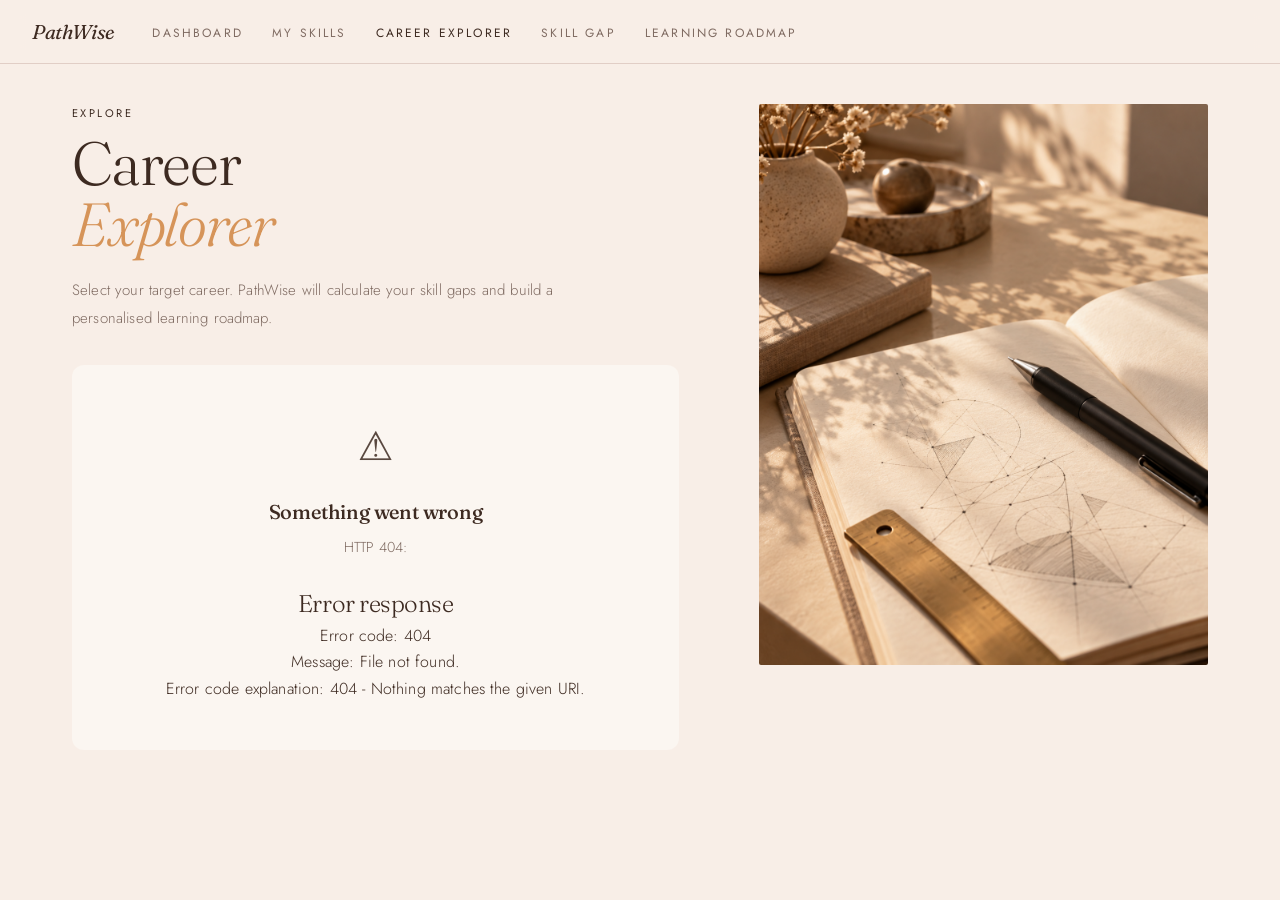
==== commit 56b5276b: "Fix UTF-8 mojibake across pages and update roadmap container styling" ====
--- a/web/careers.html
+++ b/web/careers.html
@@ -1,4 +1,4 @@
-<!DOCTYPE html>
+﻿<!DOCTYPE html>
 <html lang="en">
 <head>
   <meta charset="UTF-8" />
@@ -7,7 +7,7 @@
   <meta name="description" content="Choose your target career on PathWise to see your personalised skill gap analysis and learning roadmap." />
   <link rel="preconnect" href="https://fonts.googleapis.com" />
   <link rel="preconnect" href="https://fonts.gstatic.com" crossorigin />
-  <link rel="stylesheet" href="https://fonts.googleapis.com/css2?family=Playfair+Display:ital,wght@0,400;0,500;0,600;0,700;1,400;1,500&family=Inter:wght@300;400;500;600;700&display=swap" />
+  <link rel="stylesheet" href="https://fonts.googleapis.com/css2?family=Fraunces:ital,opsz,wght,SOFT@0,9..144,300..500,100;1,9..144,300,100&family=Jost:wght@300;400;500&display=swap" />
   <link rel="stylesheet" href="style.css" />
 </head>
 <body>
@@ -36,7 +36,7 @@
         </header>
         <section id="careers-content" aria-live="polite" aria-busy="true"></section>
       </div>
-      <div class="editorial-media editorial-media--portrait reveal" data-delay="120" style="align-self: start; margin-top: 2rem;">
+      <div class="editorial-media editorial-media--portrait reveal" data-delay="120">
         <img src="assets/pen_paper.png" alt="Data Strategy">
       </div>
     </div>
@@ -46,3 +46,4 @@
   <script src="app.js"></script>
 </body>
 </html>
+
--- a/web/style.css
+++ b/web/style.css
@@ -1,124 +1,146 @@
 /* ============================================================
-   PathWise — Premium Editorial Design System v3
+   PathWise Ã¢â‚¬â€ Premium Editorial Design System v3
    Warm, boutique lifestyle-brand aesthetic.
-   Cream backgrounds · Espresso text · Playfair Display serifs
-   ============================================================ */
-
-/* ── Google Fonts: Playfair Display (serif headings) + Inter (body) ── */
-@import url('https://fonts.googleapis.com/css2?family=Playfair+Display:ital,wght@0,400;0,500;0,600;0,700;1,400;1,500&family=Inter:wght@300;400;500;600;700&display=swap');
+   Cream backgrounds Ã‚Â· Espresso text Ã‚Â· Playfair Display serifs
+   ============================================================ */
+
+/* Ã¢â€â‚¬Ã¢â€â‚¬ Google Fonts: Fraunces (display) + Jost (body) Ã¢â€â‚¬Ã¢â€â‚¬ */
+@import url('https://fonts.googleapis.com/css2?family=Fraunces:ital,opsz,wght,SOFT@0,9..144,300..500,100;1,9..144,300,100&family=Jost:wght@300;400;500&display=swap');
 
 /* ============================================================
    Design Tokens
    ============================================================ */
 /* ============================================================
-   PathWise — An Candles Design System
-   Clay-paper field · Cocoa typography · Hairline rules
-   Spec: design-system.md §2.1 canonical palette
-   ============================================================ */
-
-/* ── An Candles canonical palette (§2.1 exact HEX equivalents) ── */
+   PathWise Ã¢â‚¬â€ An Candles Design System
+   Clay-paper field Ã‚Â· Cocoa typography Ã‚Â· Hairline rules
+   Spec: design-system.md Ã‚Â§2.1 canonical palette
+   ============================================================ */
+
+/* Ã¢â€â‚¬Ã¢â€â‚¬ An Candles canonical palette (Ã‚Â§2.1 exact HEX equivalents) Ã¢â€â‚¬Ã¢â€â‚¬ */
 :root {
-  /* ── Surfaces ── */
-  --an-background:      #F8EEE7;   /* oklch(0.955 0.014 55) — clay-paper field */
-  --an-surface:         #F2DED6;   /* oklch(0.915 0.024 45) — soft section band */
-  --an-surface-deep:    #DFC6BD;   /* oklch(0.845 0.031 42) — selection highlight */
-  --an-card:            #FBF6F1;   /* oklch(0.975 0.008 60) — light vessel surface */
-  --an-muted:           #F1E3DC;   /* oklch(0.925 0.018 50) — low-emphasis UI */
-
-  /* ── Text ── */
-  --an-foreground:      #3D2A21;   /* oklch(0.305 0.033 45) — cocoa primary */
-  --an-primary:         #3D2A21;
-  --an-primary-fg:      #FAF2EC;   /* oklch(0.965 0.012 60) — text on dark buttons */
-  --an-muted-fg:        #7F6B62;   /* oklch(0.545 0.029 46) — captions, subtitles */
-
-  /* ── Accents ── */
-  --an-accent:          #EED0C8;   /* lotus-blush */
-  --an-ember:           #D69459;   /* ember gold — step numbers, icons */
-  --an-sage:            #88927A;   /* botanical sage — confirmations */
-
-  /* ── Semantic ── */
-  --color-success:      #88927A;   /* sage for success states */
-  --color-success-dim:  rgba(136, 146, 122, 0.12);
+  /* Ã¢â€â‚¬Ã¢â€â‚¬ Surfaces Ã¢â€â‚¬Ã¢â€â‚¬ */
+  --an-background: #F8EEE7;
+  /* oklch(0.955 0.014 55) Ã¢â‚¬â€ clay-paper field */
+  --an-surface: #F2DED6;
+  /* oklch(0.915 0.024 45) Ã¢â‚¬â€ soft section band */
+  --an-surface-deep: #DFC6BD;
+  /* oklch(0.845 0.031 42) Ã¢â‚¬â€ selection highlight */
+  --an-card: #FBF6F1;
+  /* oklch(0.975 0.008 60) Ã¢â‚¬â€ light vessel surface */
+  --an-muted: #F1E3DC;
+  /* oklch(0.925 0.018 50) Ã¢â‚¬â€ low-emphasis UI */
+
+  /* Ã¢â€â‚¬Ã¢â€â‚¬ Text Ã¢â€â‚¬Ã¢â€â‚¬ */
+  --an-foreground: #3D2A21;
+  /* oklch(0.305 0.033 45) Ã¢â‚¬â€ cocoa primary */
+  --an-primary: #3D2A21;
+  --an-primary-fg: #FAF2EC;
+  /* oklch(0.965 0.012 60) Ã¢â‚¬â€ text on dark buttons */
+  --an-muted-fg: #7F6B62;
+  /* oklch(0.545 0.029 46) Ã¢â‚¬â€ captions, subtitles */
+
+  /* Ã¢â€â‚¬Ã¢â€â‚¬ Accents Ã¢â€â‚¬Ã¢â€â‚¬ */
+  --an-accent: #EED0C8;
+  /* lotus-blush */
+  --an-ember: #D69459;
+  /* ember gold Ã¢â‚¬â€ step numbers, icons */
+  --an-sage: #88927A;
+  /* botanical sage Ã¢â‚¬â€ confirmations */
+
+  /* Ã¢â€â‚¬Ã¢â€â‚¬ Semantic Ã¢â€â‚¬Ã¢â€â‚¬ */
+  --color-success: #88927A;
+  /* sage for success states */
+  --color-success-dim: rgba(136, 146, 122, 0.12);
   --color-success-border: rgba(136, 146, 122, 0.28);
-  --color-warning:      #D69459;   /* ember for warnings */
-  --color-warning-dim:  rgba(214, 148, 89, 0.12);
+  --color-warning: #D69459;
+  /* ember for warnings */
+  --color-warning-dim: rgba(214, 148, 89, 0.12);
   --color-warning-border: rgba(214, 148, 89, 0.28);
-  --color-danger:       #B33830;   /* destructive */
-  --color-danger-dim:   rgba(179, 56, 48, 0.10);
+  --color-danger: #B33830;
+  /* destructive */
+  --color-danger-dim: rgba(179, 56, 48, 0.10);
   --color-danger-border: rgba(179, 56, 48, 0.25);
 
-  /* ── Borders & rings (§2.3) ── */
-  --an-border:          #E1CEC6;   /* oklch(0.865 0.024 45) — hairline divider */
-  --an-ring:            #7F6B62;   /* focus ring */
-  --color-border:       #E1CEC6;
+  /* Ã¢â€â‚¬Ã¢â€â‚¬ Borders & rings (Ã‚Â§2.3) Ã¢â€â‚¬Ã¢â€â‚¬ */
+  --an-border: #E1CEC6;
+  /* oklch(0.865 0.024 45) Ã¢â‚¬â€ hairline divider */
+  --an-ring: #7F6B62;
+  /* focus ring */
+  --color-border: #E1CEC6;
   --color-border-muted: rgba(61, 42, 33, 0.06);
   --color-border-focus: #3D2A21;
 
-  /* ── PathWise semantic aliases (backwards compat) ── */
-  --color-bg:           var(--an-background);
-  --color-surface:      var(--an-card);
-  --color-surface-2:    var(--an-surface);
-  --color-surface-3:    var(--an-muted);
-  --color-text:         var(--an-foreground);
-  --color-text-muted:   var(--an-muted-fg);
-  --color-text-subtle:  #9E8E87;
-  --color-text-dim:     var(--an-muted-fg);
-  --color-accent:       var(--an-ember);       /* ember replaces taupe as primary accent */
+  /* Ã¢â€â‚¬Ã¢â€â‚¬ PathWise semantic aliases (backwards compat) Ã¢â€â‚¬Ã¢â€â‚¬ */
+  --color-bg: var(--an-background);
+  --color-surface: var(--an-card);
+  --color-surface-2: var(--an-surface);
+  --color-surface-3: var(--an-muted);
+  --color-text: var(--an-foreground);
+  --color-text-muted: var(--an-muted-fg);
+  --color-text-subtle: #9E8E87;
+  --color-text-dim: var(--an-muted-fg);
+  --color-accent: var(--an-ember);
+  /* ember replaces taupe as primary accent */
   --color-accent-light: #E5A96D;
-  --color-accent-dim:   rgba(214, 148, 89, 0.10);
-  --color-accent-glow:  rgba(214, 148, 89, 0.16);
+  --color-accent-dim: rgba(214, 148, 89, 0.10);
+  --color-accent-glow: rgba(214, 148, 89, 0.16);
   --color-accent-border: rgba(214, 148, 89, 0.30);
 
-  /* ── Progress ring ── */
-  --ring-fill:          var(--an-ember);
-  --ring-track:         var(--an-surface-deep);
-
-  /* ── Font stacks (Playfair Display = display; Inter = body/Jost role) ── */
-  --font-serif: 'Playfair Display', Georgia, 'Times New Roman', serif;
-  --font-sans:  'Inter', system-ui, -apple-system, sans-serif;
-
-  /* ── Radii — square-biased per §2.3 (2px base) ── */
-  --radius-sm:   0px;
-  --radius-md:   2px;
-  --radius-lg:   4px;
-  --radius-xl:   8px;
-  --radius-2xl:  12px;
+  /* Ã¢â€â‚¬Ã¢â€â‚¬ Progress ring Ã¢â€â‚¬Ã¢â€â‚¬ */
+  --ring-fill: var(--an-ember);
+  --ring-track: var(--an-surface-deep);
+
+  /* Ã¢â€â‚¬Ã¢â€â‚¬ Font stacks (Fraunces = display; Jost = body) Ã¢â€â‚¬Ã¢â€â‚¬ */
+  --font-display: 'Fraunces', ui-serif, Georgia, serif;
+  --font-body: 'Jost', ui-sans-serif, system-ui, sans-serif;
+
+  /* Ã¢â€â‚¬Ã¢â€â‚¬ Radii Ã¢â‚¬â€ square-biased per Ã‚Â§2.3 (2px base) Ã¢â€â‚¬Ã¢â€â‚¬ */
+  --radius-sm: 0px;
+  --radius-md: 2px;
+  --radius-lg: 4px;
+  --radius-xl: 8px;
+  --radius-2xl: 12px;
   --radius-full: 9999px;
 
-  /* ── Spacing ── */
-  --space-1:   4px;
-  --space-2:   8px;
-  --space-3:  12px;
-  --space-4:  16px;
-  --space-5:  20px;
-  --space-6:  24px;
-  --space-8:  32px;
+  /* Ã¢â€â‚¬Ã¢â€â‚¬ Spacing Ã¢â€â‚¬Ã¢â€â‚¬ */
+  --space-1: 4px;
+  --space-2: 8px;
+  --space-3: 12px;
+  --space-4: 16px;
+  --space-5: 20px;
+  --space-6: 24px;
+  --space-8: 32px;
   --space-10: 40px;
   --space-12: 48px;
 
-  /* ── Shadows — very restrained (§2.4: no shadow on editorial sections) ── */
-  --shadow-sm:   0 1px 3px 0 rgb(0 0 0 / 0.10), 0 1px 2px -1px rgb(0 0 0 / 0.10);
-  --shadow-md:   0 4px 6px -1px rgb(0 0 0 / 0.10), 0 2px 4px -2px rgb(0 0 0 / 0.10);
-  --shadow-lg:   0 10px 15px -3px rgb(0 0 0 / 0.10), 0 4px 6px -4px rgb(0 0 0 / 0.10);
-  --shadow-card: none;   /* §2.4 — main sections and cards use no shadow */
+  /* Ã¢â€â‚¬Ã¢â€â‚¬ Shadows Ã¢â‚¬â€ very restrained (Ã‚Â§2.4: no shadow on editorial sections) Ã¢â€â‚¬Ã¢â€â‚¬ */
+  --shadow-sm: 0 1px 3px 0 rgb(0 0 0 / 0.10), 0 1px 2px -1px rgb(0 0 0 / 0.10);
+  --shadow-md: 0 4px 6px -1px rgb(0 0 0 / 0.10), 0 2px 4px -2px rgb(0 0 0 / 0.10);
+  --shadow-lg: 0 10px 15px -3px rgb(0 0 0 / 0.10), 0 4px 6px -4px rgb(0 0 0 / 0.10);
+  --shadow-card: none;
+  /* Ã‚Â§2.4 Ã¢â‚¬â€ main sections and cards use no shadow */
   --shadow-accent: none;
 
-  /* ── Motion tokens (§3.1 / §3.7) ── */
-  --ease-an:         cubic-bezier(0.22, 1, 0.36, 1);   /* signature curve */
-  --ease-editorial:  cubic-bezier(0.22, 1, 0.36, 1);
-  --anim-duration:   0.9s;
-  --transition-fast: 300ms ease;    /* nav links, form borders */
-  --transition-base: 400ms ease;    /* CTA background/color */
-  --transition-slow: 500ms ease;    /* sticky header */
-
-  /* ── An Candles transparency combos (§2.1) ── */
+  /* Ã¢â€â‚¬Ã¢â€â‚¬ Motion tokens (Ã‚Â§3.1 / Ã‚Â§3.7) Ã¢â€â‚¬Ã¢â€â‚¬ */
+  --ease-an: cubic-bezier(0.22, 1, 0.36, 1);
+  /* signature curve */
+  --ease-editorial: cubic-bezier(0.22, 1, 0.36, 1);
+  --anim-duration: 0.9s;
+  --transition-fast: 300ms ease;
+  /* nav links, form borders */
+  --transition-base: 400ms ease;
+  /* CTA background/color */
+  --transition-slow: 500ms ease;
+  /* sticky header */
+
+  /* Ã¢â€â‚¬Ã¢â€â‚¬ An Candles transparency combos (Ã‚Â§2.1) Ã¢â€â‚¬Ã¢â€â‚¬ */
   --primary-25: color-mix(in srgb, var(--an-primary) 25%, transparent);
   --primary-40: color-mix(in srgb, var(--an-primary) 40%, transparent);
-  --bg-85:      color-mix(in srgb, var(--an-background) 85%, transparent);
-}
-
-/* ============================================================
-   Registered Custom Property — for animated progress ring
+  --bg-85: color-mix(in srgb, var(--an-background) 85%, transparent);
+}
+
+/* ============================================================
+   Registered Custom Property Ã¢â‚¬â€ for animated progress ring
    ============================================================ */
 @property --progress {
   syntax: '<number>';
@@ -129,13 +151,29 @@
 /* ============================================================
    Reset
    ============================================================ */
-*, *::before, *::after { box-sizing: border-box; margin: 0; padding: 0; }
-figure { margin: 0; }
-html { font-size: 16px; scroll-behavior: smooth; }
+*,
+*::before,
+*::after {
+  box-sizing: border-box;
+  margin: 0;
+  padding: 0;
+}
+
+figure {
+  margin: 0;
+}
+
+html {
+  font-size: 16px;
+  scroll-behavior: smooth;
+}
+
 body {
-  font-family: var(--font-sans);
-  font-weight: 300;            /* spec §2.2: body weight 300 */
-  letter-spacing: 0.01em;      /* spec §2.2: global body tracking */
+  font-family: var(--font-body);
+  font-weight: 300;
+  /* spec Ã‚Â§2.2: body weight 300 */
+  letter-spacing: 0.01em;
+  /* spec Ã‚Â§2.2: global body tracking */
   background: var(--an-background);
   color: var(--an-foreground);
   min-height: 100vh;
@@ -144,20 +182,27 @@
   -moz-osx-font-smoothing: grayscale;
 }
 
-/* Headings: display family, weight 300, -0.02em tracking (spec §2.2) */
-h1, h2, h3, h4, blockquote {
-  font-family: var(--font-serif);
+/* Headings: display family, weight 300, -0.02em tracking (spec Ã‚Â§2.2) */
+h1,
+h2,
+h3,
+h4,
+blockquote {
+  font-family: var(--font-display);
   font-weight: 300;
   letter-spacing: -0.02em;
 }
 
-/* Global link reset: color inherit, opacity fade hover (spec §3.7) */
+/* Global link reset: color inherit, opacity fade hover (spec Ã‚Â§3.7) */
 a {
   color: inherit;
   text-decoration: none;
   transition: opacity 300ms ease;
 }
-a:hover { opacity: 0.6; }
+
+a:hover {
+  opacity: 0.6;
+}
 
 /* Text selection */
 ::selection {
@@ -165,20 +210,39 @@
   color: var(--an-foreground);
 }
 
-/* Focus ring: 1px solid foreground per spec §2.3 */
+/* Focus ring: 1px solid foreground per spec Ã‚Â§2.3 */
 :focus-visible {
   outline: 1px solid var(--an-foreground);
   outline-offset: 3px;
 }
 
-ul  { list-style: none; }
-img, svg {
+ul {
+  list-style: none;
+}
+
+img,
+svg {
   display: block;
   max-width: 100%;
-  image-rendering: auto; /* spec §5.4 */
-}
-button { font: inherit; cursor: pointer; border: 0; padding: 0; background: none; color: inherit; }
-select, input, textarea { font: inherit; color: inherit; }
+  image-rendering: auto;
+  /* spec Ã‚Â§5.4 */
+}
+
+button {
+  font: inherit;
+  cursor: pointer;
+  border: 0;
+  padding: 0;
+  background: none;
+  color: inherit;
+}
+
+select,
+input,
+textarea {
+  font: inherit;
+  color: inherit;
+}
 
 /* ============================================================
    Navigation
@@ -188,28 +252,36 @@
   align-items: center;
   gap: var(--space-6);
   padding: 0 var(--space-8);
-  height: 64px;                /* spec §4.7 ~80px; 64px suits app density */
+  height: 64px;
+  /* spec Ã‚Â§4.7 ~80px; 64px suits app density */
   background: var(--bg-85);
   border-bottom: 1px solid var(--an-border);
   position: sticky;
   top: 0;
-  z-index: 40;                  /* spec §4.7 */
-  backdrop-filter: blur(12px);  /* spec §4.7 backdrop-blur-md */
+  z-index: 40;
+  /* spec Ã‚Â§4.7 */
+  backdrop-filter: blur(12px);
+  /* spec Ã‚Â§4.7 backdrop-blur-md */
   -webkit-backdrop-filter: blur(12px);
-  transition: all 500ms ease;   /* spec §4.7 + §7.4 */
+  transition: all 500ms ease;
+  /* spec Ã‚Â§4.7 + Ã‚Â§7.4 */
 }
 
 .nav__brand {
-  font-family: var(--font-serif);
+  font-family: var(--font-display);
   font-size: 1.25rem;
   font-weight: 400;
   font-style: italic;
-  letter-spacing: -0.02em;      /* heading tracking */
+  letter-spacing: -0.02em;
+  /* heading tracking */
   color: var(--an-foreground);
   flex-shrink: 0;
   transition: opacity 300ms ease;
 }
-.nav__brand:hover { opacity: 0.6; }
+
+.nav__brand:hover {
+  opacity: 0.6;
+}
 
 .nav__links {
   display: flex;
@@ -217,58 +289,91 @@
   flex: 1;
 }
 
-/* Nav links: uppercase Jost 12px, 0.18em tracking (spec §2.2 Navigation row) */
+/* Nav links: uppercase Jost 12px, 0.18em tracking (spec Ã‚Â§2.2 Navigation row) */
 .nav__link {
   padding: 0.3rem 0.85rem;
-  border-radius: 0;             /* spec §2.3: square corners */
+  border-radius: 0;
+  /* spec Ã‚Â§2.3: square corners */
   color: var(--an-muted-fg);
-  font-size: 0.75rem;           /* 12px spec */
+  font-size: 0.75rem;
+  /* 12px spec */
   font-weight: 400;
   letter-spacing: 0.18em;
   text-transform: uppercase;
-  transition: opacity 300ms ease;  /* spec §3.7 nav link */
-}
-.nav__link:hover { opacity: 0.55; }
+  transition: opacity 300ms ease;
+  /* spec Ã‚Â§3.7 nav link */
+}
+
+.nav__link:hover {
+  opacity: 0.55;
+}
+
 .nav__link--active {
   color: var(--an-foreground);
   opacity: 1;
   font-weight: 400;
 }
-.nav__link--active:hover { opacity: 1; }
-
-/* ============================================================
-   Layout — spec §4.2 editorial container
+
+.nav__link--active:hover {
+  opacity: 1;
+}
+
+/* ============================================================
+   Layout Ã¢â‚¬â€ spec Ã‚Â§4.2 editorial container
    ============================================================ */
 .main {
   width: 100%;
-  max-width: 88rem;     /* spec §4.2: 1408px */
+  max-width: 88rem;
+  /* spec Ã‚Â§4.2: 1408px */
   margin-inline: auto;
-  padding: var(--space-10) 1.5rem;  /* 24px mobile gutter */
-}
-@media (min-width: 768px)  { .main { padding-inline: 3rem; } }   /* 48px */
-@media (min-width: 1280px) { .main { padding-inline: 4.5rem; } } /* 72px */
-
-/* Page header — Major page H1 scale (spec §2.2) */
-.page-header { margin-bottom: var(--space-8); }
+  padding: var(--space-10) 1.5rem;
+  /* 24px mobile gutter */
+}
+
+@media (min-width: 768px) {
+  .main {
+    padding-inline: 3rem;
+  }
+}
+
+/* 48px */
+@media (min-width: 1280px) {
+  .main {
+    padding-inline: 4.5rem;
+  }
+}
+
+/* 72px */
+
+/* Page header Ã¢â‚¬â€ Major page H1 scale (spec Ã‚Â§2.2) */
+.page-header {
+  margin-bottom: var(--space-8);
+}
+
 .page-header__title {
-  font-family: var(--font-serif);
-  font-size: clamp(2.75rem, 5vw, 5rem);  /* 44–80px spec range */
-  font-weight: 300;                       /* spec §2.2 weight 300 */
+  font-family: var(--font-display);
+  font-size: clamp(2.75rem, 5vw, 5rem);
+  /* 44Ã¢â‚¬â€œ80px spec range */
+  font-weight: 300;
+  /* spec Ã‚Â§2.2 weight 300 */
   letter-spacing: -0.02em;
   color: var(--an-foreground);
   line-height: 1.1;
 }
+
 .page-header__subtitle {
   color: var(--an-muted-fg);
   margin-top: var(--space-4);
   font-size: 0.9375rem;
   font-weight: 300;
-  line-height: 1.9;   /* spec §4.5 body-muted line-height */
-  max-width: 32rem;   /* spec §4.5 prose max-width */
-}
-
-/* ============================================================
-   Cards — base
+  line-height: 1.9;
+  /* spec Ã‚Â§4.5 body-muted line-height */
+  max-width: 32rem;
+  /* spec Ã‚Â§4.5 prose max-width */
+}
+
+/* ============================================================
+   Cards Ã¢â‚¬â€ base
    ============================================================ */
 .card {
   background: transparent;
@@ -278,11 +383,18 @@
   border-bottom: 1px solid var(--an-border);
   transition: border-color var(--transition-fast);
 }
-.card:hover { border-color: var(--an-foreground); }
-
-
-.card--interactive { cursor: pointer; }
-.card--interactive:hover { }
+
+.card:hover {
+  border-color: var(--an-foreground);
+}
+
+
+.card--interactive {
+  cursor: pointer;
+}
+
+.card--interactive:hover {}
+
 .card--selected {
   border-color: var(--color-accent);
 }
@@ -295,18 +407,21 @@
   color: var(--color-text-dim);
   margin-bottom: var(--space-2);
 }
+
 .card__title {
-  font-family: var(--font-serif);
+  font-family: var(--font-display);
   font-size: 1.15rem;
   font-weight: 500;
   color: var(--color-text);
   margin-bottom: var(--space-2);
 }
+
 .card__value {
   font-size: 2.1rem;
   font-weight: 700;
   letter-spacing: -0.04em;
 }
+
 .card__desc {
   font-size: 0.875rem;
   color: var(--color-text-muted);
@@ -314,63 +429,73 @@
   line-height: 1.55;
 }
 
-/* ── Career cards — editorial table of contents ── */
-.career-grid {
+/* Ã¢â€â‚¬Ã¢â€â‚¬ Career cards Ã¢â‚¬â€ editorial table of contents Ã¢â€â‚¬Ã¢â€â‚¬ */
+.career-list {
   display: flex;
   flex-direction: column;
   gap: 0;
-  border-top: 1px solid rgba(44, 36, 33, 0.10);
-}
-
-/* Strip the card box completely; lay out as a full-width row */
-.career-grid .card {
+  border-top: 1px solid var(--an-border);
+}
+
+.career-row {
   display: flex;
   align-items: center;
+  justify-content: space-between;
   gap: var(--space-8);
   background: transparent;
-  border-radius: 0;
-  box-shadow: none;
-  border-bottom: 1px solid rgba(44, 36, 33, 0.10);
-  border-top: none;
   padding: var(--space-8) 0;
+  border-bottom: 1px solid var(--an-border);
   transition: border-color var(--transition-fast);
-}
-.career-grid .card:hover {
-  border-color: rgba(44, 36, 33, 0.10);
-}
-.career-grid .card--selected {
-  border-color: rgba(44, 36, 33, 0.10);
-}
-
-/* Suppress emoji icon */
-.career-card__icon { display: none; }
-
-/* Massive editorial headline */
-.career-card__name {
-  font-family: var(--font-serif);
+  cursor: pointer;
+}
+
+.career-row:hover {
+  border-bottom-color: var(--an-foreground);
+}
+
+.career-row--selected {
+  border-bottom-color: var(--color-success);
+}
+
+.career-row__info {
+  display: flex;
+  align-items: center;
+  gap: var(--space-4);
+  flex: 1;
+}
+
+.career-row__icon {
+  font-size: 1.5rem;
+  opacity: 0.8;
+  display: none;
+}
+
+.career-row__name {
+  font-family: var(--font-display);
   font-size: clamp(1.8rem, 4vw, 2.75rem);
   font-weight: 400;
   color: var(--color-text);
   letter-spacing: -0.03em;
   line-height: 1.05;
-  flex: 1;
   margin: 0;
   transition: color var(--transition-fast);
 }
-.career-grid .card:hover .career-card__name,
-.career-grid .card--selected .career-card__name {
+
+.career-row:hover .career-row__name,
+.career-row--selected .career-row__name {
   color: var(--color-accent);
 }
 
-/* Suppress spacer div and badge */
-.career-card__skills-count { display: none; }
-.career-card__badge        { display: none; }
-/* Inline-style spacer div generated by JS */
-.career-grid .card > div[style] { display: none; }
-
-/* Ghost action link instead of a heavy button */
-.career-grid .btn {
+.career-row__status {
+  display: flex;
+  align-items: center;
+}
+
+.career-row__action {
   flex-shrink: 0;
+}
+
+.career-row .btn {
   background: transparent !important;
   color: var(--color-text-muted) !important;
   border: 1px solid rgba(44, 36, 33, 0.22) !important;
@@ -380,34 +505,41 @@
   padding: 0.55rem var(--space-5);
   border-radius: 2px;
 }
-.career-grid .btn:hover {
+
+.career-row .btn:hover {
   background: transparent !important;
   color: var(--color-text) !important;
   border-color: rgba(44, 36, 33, 0.50) !important;
 }
-.career-grid .card--selected .btn {
+
+.career-row--selected .btn {
   color: var(--color-accent) !important;
   border-color: var(--color-accent-border) !important;
 }
 
-/* ── Dashboard stat grid — bare typographic layout ── */
+/* Ã¢â€â‚¬Ã¢â€â‚¬ Dashboard stat grid Ã¢â‚¬â€ bare typographic layout Ã¢â€â‚¬Ã¢â€â‚¬ */
 .stat-grid {
   display: grid;
   grid-template-columns: repeat(auto-fill, minmax(190px, 1fr));
   gap: 0;
   margin-bottom: var(--space-6);
-  border-top: 1px solid rgba(44, 36, 33, 0.10);
-  border-bottom: 1px solid rgba(44, 36, 33, 0.10);
-}
+  border-top: 1px solid var(--an-border);
+  border-bottom: 1px solid var(--an-border);
+}
+
 .stat-card {
   background: transparent;
   border-radius: 0;
   padding: var(--space-6) var(--space-5);
   box-shadow: none;
-  border-right: 1px solid rgba(44, 36, 33, 0.08);
+  border-right: 1px solid var(--an-border);
   transition: none;
 }
-.stat-card:last-child { border-right: none; }
+
+.stat-card:last-child {
+  border-right: none;
+}
+
 .stat-card__label {
   font-size: 0.6875rem;
   font-weight: 400;
@@ -416,16 +548,30 @@
   color: var(--an-foreground);
   margin-bottom: var(--space-3);
 }
+
 .stat-card__value {
   font-size: 2.5rem;
   font-weight: 700;
   letter-spacing: -0.04em;
   line-height: 1;
 }
-.stat-card__value--primary { color: var(--color-accent); }
-.stat-card__value--success  { color: var(--color-success); }
-.stat-card__value--warning  { color: var(--color-warning); }
-.stat-card__value--danger   { color: var(--color-danger); }
+
+.stat-card__value--primary {
+  color: var(--color-accent);
+}
+
+.stat-card__value--success {
+  color: var(--color-success);
+}
+
+.stat-card__value--warning {
+  color: var(--color-warning);
+}
+
+.stat-card__value--danger {
+  color: var(--color-danger);
+}
+
 .stat-card__sub {
   font-size: 0.78rem;
   color: var(--color-text-dim);
@@ -434,7 +580,7 @@
 }
 
 /* ============================================================
-   Career Fit Ring — dynamic conic-gradient
+   Career Fit Ring Ã¢â‚¬â€ dynamic conic-gradient
    Per: modern-web-guidance progress-ring guide
    ============================================================ */
 .fit-display {
@@ -463,17 +609,15 @@
   --size: 124px;
   --thickness: 13px;
   --track-color: var(--ring-track, #EBE6E0);
-  --fill-color:  var(--ring-fill,  #A68A77);
+  --fill-color: var(--ring-fill, #A68A77);
   --progress: 0;
 
-  width:  var(--size);
+  width: var(--size);
   height: var(--size);
   border-radius: 50%;
 
-  background: conic-gradient(
-    var(--fill-color) calc(var(--progress) * 1%),
-    var(--track-color) 0
-  );
+  background: conic-gradient(var(--fill-color) calc(var(--progress) * 1%),
+      var(--track-color) 0);
 
   /* Chrome/Edge/Safari 18.2+ hollow ring via border-area */
   background-clip: border-area;
@@ -488,13 +632,11 @@
   filter: drop-shadow(0 2px 8px rgba(166, 138, 119, 0.22));
 }
 
-/* Firefox fallback — mask to hollow out center */
+/* Firefox fallback Ã¢â‚¬â€ mask to hollow out center */
 @supports not (background-clip: border-area) {
   progress.fit-ring {
-    mask-image: radial-gradient(
-      transparent calc(50% - var(--thickness)),
-      black calc(50% - var(--thickness) + 0.5px)
-    );
+    mask-image: radial-gradient(transparent calc(50% - var(--thickness)),
+        black calc(50% - var(--thickness) + 0.5px));
     border: 0;
     background-clip: unset;
     background-origin: unset;
@@ -503,13 +645,23 @@
 
 /* Enable smooth animation for users without reduced-motion preference */
 @media (prefers-reduced-motion: no-preference) {
-  progress.fit-ring { transition-duration: 0.8s; }
+  progress.fit-ring {
+    transition-duration: 0.8s;
+  }
 }
 
 /* Suppress native browser progress bar UI */
-progress.fit-ring::-webkit-progress-bar   { background: none; }
-progress.fit-ring::-webkit-progress-value { background: none; }
-progress.fit-ring::-moz-progress-bar     { background: none; }
+progress.fit-ring::-webkit-progress-bar {
+  background: none;
+}
+
+progress.fit-ring::-webkit-progress-value {
+  background: none;
+}
+
+progress.fit-ring::-moz-progress-bar {
+  background: none;
+}
 
 /* Percentage centered inside the ring */
 .fit-ring-content {
@@ -530,8 +682,9 @@
   color: var(--color-text-dim);
   margin-bottom: var(--space-2);
 }
+
 .fit-info__title {
-  font-family: var(--font-serif);
+  font-family: var(--font-display);
   font-size: 1.55rem;
   font-weight: 600;
   letter-spacing: -0.01em;
@@ -539,6 +692,7 @@
   margin-bottom: var(--space-3);
   line-height: 1.2;
 }
+
 .fit-info__desc {
   font-size: 0.9rem;
   color: var(--color-text-muted);
@@ -557,7 +711,7 @@
   padding: var(--space-8) 0;
   margin-bottom: 0;
   box-shadow: none;
-  border-bottom: 1px solid rgba(44, 36, 33, 0.10);
+  border-bottom: 1px solid var(--an-border);
 }
 
 .rec-card__eyebrow {
@@ -571,8 +725,9 @@
   align-items: center;
   gap: var(--space-2);
 }
+
 .rec-card__skill {
-  font-family: var(--font-serif);
+  font-family: var(--font-display);
   font-size: 1.65rem;
   font-weight: 600;
   letter-spacing: -0.01em;
@@ -580,13 +735,15 @@
   margin-bottom: var(--space-2);
   line-height: 1.2;
 }
+
 .rec-card__score {
   font-size: 0.875rem;
   color: var(--color-text-muted);
   margin-bottom: var(--space-6);
   line-height: 1.55;
 }
-/* Typographic metrics row — no boxes, vertical dividers only */
+
+/* Typographic metrics row Ã¢â‚¬â€ no boxes, vertical dividers only */
 .rec-card__breakdown {
   display: flex;
   gap: 0;
@@ -594,6 +751,7 @@
   padding-top: var(--space-6);
   border-top: 1px solid var(--color-border);
 }
+
 .rec-factor {
   flex: 1;
   padding: 0 var(--space-5);
@@ -602,10 +760,12 @@
   border-radius: 0;
   transition: none;
 }
+
 .rec-factor:first-child {
   padding-left: 0;
   border-left: none;
 }
+
 .rec-factor__label {
   font-size: 0.6875rem;
   color: var(--an-foreground);
@@ -615,6 +775,7 @@
   margin-bottom: var(--space-2);
   white-space: nowrap;
 }
+
 .rec-factor__value {
   font-size: 1.6rem;
   font-weight: 700;
@@ -623,11 +784,12 @@
   line-height: 1;
   font-variant-numeric: tabular-nums;
 }
+
 .rec-card__explanation {
   margin-top: var(--space-6);
   font-size: 0.84rem;
   color: var(--color-text-muted);
-  font-family: var(--font-serif);
+  font-family: var(--font-display);
   font-style: italic;
   line-height: 1.65;
   padding-top: var(--space-5);
@@ -642,21 +804,23 @@
   border-radius: 0;
   overflow: visible;
   box-shadow: none;
-  border-top: 1px solid rgba(44, 36, 33, 0.10);
-}
+  border-top: 1px solid var(--an-border);
+}
+
 .table-header {
   display: flex;
   align-items: center;
   justify-content: space-between;
   padding: var(--space-5) 0;
-  border-bottom: 1px solid rgba(44, 36, 33, 0.10);
+  border-bottom: 1px solid var(--an-border);
   background: transparent;
 }
+
 .table-title {
-  font-family: var(--font-serif);
+  font-family: var(--font-display);
   font-size: 1rem;
   font-weight: 500;
-  color: var(--color-text);
+  color: var(--an-foreground);
 }
 
 table {
@@ -664,7 +828,11 @@
   border-collapse: collapse;
   font-size: 0.85rem;
 }
-thead { background: transparent; }
+
+thead {
+  background: transparent;
+}
+
 th {
   padding: var(--space-3) var(--space-4);
   text-align: left;
@@ -672,22 +840,46 @@
   font-weight: 700;
   letter-spacing: 0.14em;
   text-transform: uppercase;
-  color: var(--color-text-dim);
+  color: var(--an-muted-fg);
   white-space: nowrap;
 }
-th:first-child, td:first-child { padding-left: 0; }
-th:last-child,  td:last-child  { padding-right: 0; }
+
+th:first-child,
+td:first-child {
+  padding-left: 0;
+}
+
+th:last-child,
+td:last-child {
+  padding-right: 0;
+}
+
 td {
   padding: var(--space-4) var(--space-4);
-  border-top: 1px solid rgba(44, 36, 33, 0.07);
-  color: var(--color-text);
+  border-top: 1px solid var(--an-border);
+  color: var(--an-foreground);
   vertical-align: middle;
 }
-td:first-child { padding-left: 0; }
-td:last-child  { padding-right: 0; }
-body tr { transition: background var(--transition-fast); }
-tbody tr:hover { background: rgba(58, 46, 42, 0.025); }
-tbody tr:first-child td { border-top: none; }
+
+td:first-child {
+  padding-left: 0;
+}
+
+td:last-child {
+  padding-right: 0;
+}
+
+body tr {
+  transition: background var(--transition-fast);
+}
+
+tbody tr:hover {
+  background: rgba(166, 138, 119, 0.04);
+}
+
+tbody tr:first-child td {
+  border-top: none;
+}
 
 /* Level bar */
 .level-bar-wrap {
@@ -696,6 +888,7 @@
   gap: var(--space-2);
   min-width: 96px;
 }
+
 .level-bar-track {
   flex: 1;
   height: 5px;
@@ -703,12 +896,14 @@
   border-radius: var(--radius-full);
   overflow: hidden;
 }
+
 .level-bar-fill {
   height: 100%;
   border-radius: var(--radius-full);
   background: linear-gradient(90deg, var(--color-accent) 0%, var(--color-accent-light) 100%);
   transition: width var(--transition-slow);
 }
+
 .level-num {
   font-size: 0.72rem;
   font-weight: 600;
@@ -732,26 +927,31 @@
   white-space: nowrap;
   border: 1px solid transparent;
 }
+
 .badge--success {
   background: var(--color-success-dim);
   border-color: var(--color-success-border);
   color: var(--color-success);
 }
+
 .badge--warning {
   background: var(--color-warning-dim);
   border-color: var(--color-warning-border);
   color: var(--color-warning);
 }
+
 .badge--danger {
   background: var(--color-danger-dim);
   border-color: var(--color-danger-border);
   color: var(--color-danger);
 }
+
 .badge--primary {
   background: var(--color-accent-dim);
   border-color: var(--color-accent-border);
   color: var(--color-accent);
 }
+
 .badge--muted {
   background: rgba(58, 46, 42, 0.05);
   border-color: var(--color-border);
@@ -761,8 +961,12 @@
 /* ============================================================
    Skills editor
    ============================================================ */
-/* ── Ledger-style skill rows — no card boxes ── */
-.skills-grid { display: grid; gap: 0; }
+/* Ã¢â€â‚¬Ã¢â€â‚¬ Ledger-style skill rows Ã¢â‚¬â€ no card boxes Ã¢â€â‚¬Ã¢â€â‚¬ */
+.skills-grid {
+  display: grid;
+  gap: 0;
+  border-top: 1px solid var(--an-border);
+}
 
 .skill-row {
   display: grid;
@@ -770,32 +974,39 @@
   align-items: center;
   gap: var(--space-5);
   background: transparent;
-  border-radius: 0;
   padding: var(--space-4) 0;
-  box-shadow: none;
-  border-bottom: 1px solid rgba(44, 36, 33, 0.08);
+  border-bottom: 1px solid var(--an-border);
   transition: background var(--transition-fast);
 }
+
 .skill-row:hover {
   background: rgba(58, 46, 42, 0.025);
   transform: none;
   box-shadow: none;
 }
 
-.skill-row__info { min-width: 0; }
+.skill-row__info {
+  min-width: 0;
+}
+
 .skill-row__name {
-  font-weight: 500;
-  font-size: 0.9rem;
-  color: var(--color-text);
+  font-family: var(--font-display);
+  font-weight: 400;
+  font-size: 1.1rem;
+  color: var(--an-foreground);
   white-space: nowrap;
   overflow: hidden;
   text-overflow: ellipsis;
 }
+
 .skill-row__cat {
   font-size: 0.73rem;
-  color: var(--color-text-dim);
+  color: var(--an-muted-fg);
+  text-transform: uppercase;
+  letter-spacing: 0.1em;
   margin-top: 2px;
 }
+
 .skill-row__control {
   display: flex;
   align-items: center;
@@ -804,27 +1015,29 @@
 
 .level-select {
   width: 100%;
-  background: var(--an-surface);
+  background: transparent;
   border: none;
-  border-bottom: 1px solid var(--an-border);
+  border-bottom: 1px solid transparent;
   border-radius: 0;
   color: var(--an-foreground);
-  font-family: inherit;
+  font-family: var(--font-body);
   font-size: 0.875rem;
   font-weight: 400;
-  padding: 0.75rem 0.5rem;
+  padding: 0.5rem 0;
   cursor: pointer;
   transition: border-color 300ms ease;
   -webkit-appearance: none;
   appearance: none;
   background-image: url("data:image/svg+xml,%3Csvg xmlns='http://www.w3.org/2000/svg' width='10' height='10' viewBox='0 0 24 24' fill='none' stroke='%233D2A21' stroke-width='2'%3E%3Cpath d='M6 9l6 6 6-6'/%3E%3C/svg%3E");
   background-repeat: no-repeat;
-  background-position: right 8px center;
-  padding-right: 32px;
-}
+  background-position: right 0px center;
+  padding-right: 24px;
+}
+
 .level-select:hover {
-  border-bottom-color: var(--an-foreground);
-}
+  border-bottom-color: var(--an-border);
+}
+
 .level-select:focus {
   outline: none;
   border-bottom-color: var(--an-foreground);
@@ -832,32 +1045,35 @@
 }
 
 .save-btn {
-  padding: 0.42rem var(--space-4);
+  padding: 0.5rem;
   background: transparent;
-  color: var(--color-text-muted);
-  font-size: 0.62rem;
-  font-weight: 700;
-  letter-spacing: 0.15em;
+  color: var(--an-muted-fg);
+  font-size: 0.75rem;
+  font-weight: 500;
+  letter-spacing: 0.1em;
   text-transform: uppercase;
-  border-radius: 2px;
-  border: 1px solid rgba(44, 36, 33, 0.22);
+  border: none;
   cursor: pointer;
-  transition: color var(--transition-fast), border-color var(--transition-fast),
-              background var(--transition-fast);
+  transition: color var(--transition-fast);
   white-space: nowrap;
-  box-shadow: none;
-}
+}
+
 .save-btn:hover {
   color: var(--color-accent);
   border-color: var(--color-accent-border);
   background: var(--color-accent-dim);
 }
-.save-btn:active { transform: scale(0.96); }
+
+.save-btn:active {
+  transform: scale(0.96);
+}
+
 .save-btn:disabled {
   opacity: 0.42;
   cursor: not-allowed;
   box-shadow: none;
 }
+
 .save-indicator {
   font-size: 0.72rem;
   color: var(--color-success);
@@ -865,9 +1081,12 @@
 }
 
 /* Skills category section */
-.category-section { margin-bottom: var(--space-8); }
+.category-section {
+  margin-bottom: var(--space-8);
+}
+
 .category-title {
-  font-family: var(--font-serif);
+  font-family: var(--font-display);
   font-size: 0.9rem;
   font-weight: 500;
   font-style: italic;
@@ -880,13 +1099,14 @@
 /* ============================================================
    Roadmap
    ============================================================ */
-/* ── Elegant vertical timeline — no card boxes ── */
+/* Ã¢â€â‚¬Ã¢â€â‚¬ Elegant vertical timeline Ã¢â‚¬â€ no card boxes Ã¢â€â‚¬Ã¢â€â‚¬ */
 .roadmap-list {
   display: flex;
   flex-direction: column;
   gap: 0;
   position: relative;
 }
+
 .roadmap-step {
   display: grid;
   grid-template-columns: 44px 1fr;
@@ -902,9 +1122,9 @@
   padding-top: var(--space-4);
 }
 
-/* Elegant serif italic numeral — no circle bubble */
+/* Elegant serif italic numeral Ã¢â‚¬â€ no circle bubble */
 .roadmap-step__num {
-  font-family: var(--font-serif);
+  font-family: var(--font-display);
   font-style: italic;
   font-weight: 400;
   font-size: 1.25rem;
@@ -919,6 +1139,7 @@
   flex-shrink: 0;
   transition: color var(--transition-fast);
 }
+
 .roadmap-step:hover .roadmap-step__num {
   color: var(--color-text);
 }
@@ -931,9 +1152,12 @@
   margin-top: var(--space-3);
   min-height: var(--space-8);
 }
-.roadmap-step:last-child .roadmap-step__connector { display: none; }
-
-/* Transparent body — separated only by a bottom rule */
+
+.roadmap-step:last-child .roadmap-step__connector {
+  display: none;
+}
+
+/* Transparent body Ã¢â‚¬â€ separated only by a bottom rule */
 .roadmap-step__body {
   background: transparent;
   border-radius: 0;
@@ -942,10 +1166,12 @@
   border-bottom: 1px solid var(--color-border);
   transition: none;
 }
+
 .roadmap-step__body:hover {
   box-shadow: none;
   transform: none;
 }
+
 .roadmap-step:last-child .roadmap-step__body {
   border-bottom: none;
   padding-bottom: var(--space-4);
@@ -953,7 +1179,7 @@
 
 /* Headline-scale skill name */
 .roadmap-step__name {
-  font-family: var(--font-serif);
+  font-family: var(--font-display);
   font-size: 1.55rem;
   font-weight: 600;
   color: var(--color-text);
@@ -970,21 +1196,22 @@
   margin-bottom: var(--space-5);
 }
 
-/* Level transition text — refined italic serif */
+/* Level transition text Ã¢â‚¬â€ refined italic serif */
 .roadmap-step__meta .text-muted {
-  font-family: var(--font-serif);
+  font-family: var(--font-display);
   font-style: italic;
   font-size: 0.9rem;
   color: var(--color-text-muted);
 }
 
-/* Typographic metrics row — no boxes, vertical dividers only */
+/* Typographic metrics row Ã¢â‚¬â€ no boxes, vertical dividers only */
 .roadmap-step__scores {
   display: flex;
   gap: 0;
   padding-top: var(--space-5);
   border-top: 1px solid var(--color-border);
 }
+
 .score-item {
   flex: 1;
   padding: 0 var(--space-5);
@@ -992,10 +1219,12 @@
   background: none;
   border-radius: 0;
 }
+
 .score-item:first-child {
   padding-left: 0;
   border-left: none;
 }
+
 .score-item__label {
   font-size: 0.6875rem;
   font-weight: 400;
@@ -1005,6 +1234,7 @@
   margin-bottom: var(--space-2);
   white-space: nowrap;
 }
+
 .score-item__val {
   font-size: 1.6rem;
   font-weight: 700;
@@ -1014,9 +1244,9 @@
   font-variant-numeric: tabular-nums;
 }
 
-/* Table skill name — editorial serif */
-table tbody td:first-child > div:first-child {
-  font-family: var(--font-serif);
+/* Table skill name Ã¢â‚¬â€ editorial serif */
+table tbody td:first-child>div:first-child {
+  font-family: var(--font-display);
   font-size: 1rem;
   font-weight: 500;
   letter-spacing: -0.01em;
@@ -1025,13 +1255,13 @@
 /* ============================================================
    Buttons
    ============================================================ */
-/* Editorial buttons — uppercase, widely tracked, warm taupe */
+/* Editorial buttons Ã¢â‚¬â€ uppercase, widely tracked, warm taupe */
 .btn {
   display: inline-flex;
   align-items: center;
   gap: var(--space-2);
   padding: 0.6rem var(--space-6);
-  font-family: var(--font-sans);
+  font-family: var(--font-body);
   font-size: 0.65rem;
   font-weight: 700;
   letter-spacing: 0.15em;
@@ -1040,20 +1270,24 @@
   border: 1px solid transparent;
   cursor: pointer;
   transition: background var(--transition-base), transform var(--transition-fast),
-              box-shadow var(--transition-base), border-color var(--transition-base),
-              color var(--transition-fast);
+    box-shadow var(--transition-base), border-color var(--transition-base),
+    color var(--transition-fast);
   white-space: nowrap;
   text-decoration: none;
 }
-.btn:active { transform: scale(0.97); }
-
-/* Primary — soft warm taupe */
+
+.btn:active {
+  transform: scale(0.97);
+}
+
+/* Primary Ã¢â‚¬â€ soft warm taupe */
 .btn--primary {
   background: var(--color-accent);
   color: rgba(255, 255, 255, 0.97);
   border-color: var(--color-accent);
   box-shadow: none;
 }
+
 .btn--primary:hover {
   background: #8B7261;
   border-color: #8B7261;
@@ -1061,24 +1295,26 @@
   box-shadow: 0 3px 12px rgba(166, 138, 119, 0.30);
 }
 
-/* Outline — espresso border, no fill */
+/* Outline Ã¢â‚¬â€ espresso border, no fill */
 .btn--outline {
   background: transparent;
   color: var(--color-text);
   border-color: rgba(44, 36, 33, 0.30);
 }
+
 .btn--outline:hover {
   background: rgba(44, 36, 33, 0.05);
   border-color: rgba(44, 36, 33, 0.50);
   color: var(--color-text);
 }
 
-/* Ghost — minimal, low-key */
+/* Ghost Ã¢â‚¬â€ minimal, low-key */
 .btn--ghost {
   background: transparent;
   color: var(--color-text-subtle);
   border-color: transparent;
 }
+
 .btn--ghost:hover {
   background: rgba(58, 46, 42, 0.06);
   color: var(--color-text-muted);
@@ -1090,6 +1326,7 @@
   color: var(--color-success);
   border-color: var(--color-success-border);
 }
+
 .btn--selected:hover {
   background: rgba(123, 160, 91, 0.16);
   color: var(--color-success);
@@ -1105,19 +1342,22 @@
   text-align: center;
   box-shadow: var(--shadow-card);
 }
+
 .empty-state__icon {
   font-size: 2.5rem;
   margin-bottom: var(--space-4);
   opacity: 0.85;
 }
+
 .empty-state__title {
-  font-family: var(--font-serif);
+  font-family: var(--font-display);
   font-size: 1.25rem;
   font-weight: 500;
   color: var(--color-text);
   margin-bottom: var(--space-2);
   letter-spacing: -0.01em;
 }
+
 .empty-state__desc {
   font-size: 0.9rem;
   color: var(--color-text-muted);
@@ -1139,6 +1379,7 @@
   padding: var(--space-12);
   gap: var(--space-4);
 }
+
 progress.spinner {
   --size: 36px;
   width: var(--size);
@@ -1150,10 +1391,19 @@
   border-top-color: var(--color-accent);
   animation: spin 0.75s linear infinite;
 }
+
 @media (prefers-reduced-motion: reduce) {
-  progress.spinner { animation-duration: 2s; }
-}
-@keyframes spin { to { transform: rotate(360deg); } }
+  progress.spinner {
+    animation-duration: 2s;
+  }
+}
+
+@keyframes spin {
+  to {
+    transform: rotate(360deg);
+  }
+}
+
 .spinner-wrap p {
   font-size: 0.84rem;
   color: var(--color-text-dim);
@@ -1173,12 +1423,13 @@
   gap: var(--space-2);
   pointer-events: none;
 }
+
 .toast {
   display: flex;
   align-items: center;
   gap: var(--space-3);
   padding: var(--space-3) var(--space-5);
-  background: rgba(255,255,255,0.96);
+  background: rgba(255, 255, 255, 0.96);
   border: 1px solid var(--color-border);
   border-radius: var(--radius-lg);
   box-shadow: var(--shadow-lg);
@@ -1192,80 +1443,252 @@
   backdrop-filter: blur(12px);
   -webkit-backdrop-filter: blur(12px);
 }
-.toast--success { border-left: 3px solid var(--color-success); }
-.toast--error   { border-left: 3px solid var(--color-danger); }
-.toast__icon    { font-size: 1rem; flex-shrink: 0; }
+
+.toast--success {
+  border-left: 3px solid var(--color-success);
+}
+
+.toast--error {
+  border-left: 3px solid var(--color-danger);
+}
+
+.toast__icon {
+  font-size: 1rem;
+  flex-shrink: 0;
+}
+
 @keyframes toast-in {
-  from { opacity: 0; transform: translateY(10px) scale(0.97); }
-  to   { opacity: 1; transform: translateY(0) scale(1); }
-}
+  from {
+    opacity: 0;
+    transform: translateY(10px) scale(0.97);
+  }
+
+  to {
+    opacity: 1;
+    transform: translateY(0) scale(1);
+  }
+}
+
 @keyframes toast-out {
-  from { opacity: 1; transform: translateY(0) scale(1); }
-  to   { opacity: 0; transform: translateY(6px) scale(0.97); }
-}
-.toast--leaving { animation: toast-out 0.18s ease forwards; }
+  from {
+    opacity: 1;
+    transform: translateY(0) scale(1);
+  }
+
+  to {
+    opacity: 0;
+    transform: translateY(6px) scale(0.97);
+  }
+}
+
+.toast--leaving {
+  animation: toast-out 0.18s ease forwards;
+}
 
 /* ============================================================
    Utility classes
    ============================================================ */
 .sr-only {
-  position: absolute; width: 1px; height: 1px;
-  padding: 0; margin: -1px; overflow: hidden;
-  clip: rect(0,0,0,0); white-space: nowrap; border-width: 0;
-}
-.text-muted   { color: var(--color-text-muted);  }
-.text-success { color: var(--color-success);      }
-.text-warning { color: var(--color-warning);      }
-.text-danger  { color: var(--color-danger);       }
-.text-primary { color: var(--color-accent);       }
-.font-mono    { font-family: 'Courier New', monospace; font-variant-numeric: tabular-nums; }
-.mt-2  { margin-top: var(--space-2); }
-.mt-4  { margin-top: var(--space-4); }
-.mt-6  { margin-top: var(--space-6); }
-.mb-4  { margin-bottom: var(--space-4); }
-.mb-6  { margin-bottom: var(--space-6); }
-.flex  { display: flex; }
-.items-center { align-items: center; }
-.gap-3 { gap: var(--space-3); }
-.gap-4 { gap: var(--space-4); }
+  position: absolute;
+  width: 1px;
+  height: 1px;
+  padding: 0;
+  margin: -1px;
+  overflow: hidden;
+  clip: rect(0, 0, 0, 0);
+  white-space: nowrap;
+  border-width: 0;
+}
+
+.text-muted {
+  color: var(--color-text-muted);
+}
+
+.text-success {
+  color: var(--color-success);
+}
+
+.text-warning {
+  color: var(--color-warning);
+}
+
+.text-danger {
+  color: var(--color-danger);
+}
+
+.text-primary {
+  color: var(--color-accent);
+}
+
+.font-mono {
+  font-family: 'Courier New', monospace;
+  font-variant-numeric: tabular-nums;
+}
+
+.mt-2 {
+  margin-top: var(--space-2);
+}
+
+.mt-4 {
+  margin-top: var(--space-4);
+}
+
+.mt-6 {
+  margin-top: var(--space-6);
+}
+
+.mb-4 {
+  margin-bottom: var(--space-4);
+}
+
+.mb-6 {
+  margin-bottom: var(--space-6);
+}
+
+.flex {
+  display: flex;
+}
+
+.items-center {
+  align-items: center;
+}
+
+.gap-3 {
+  gap: var(--space-3);
+}
+
+.gap-4 {
+  gap: var(--space-4);
+}
 
 /* ============================================================
    Responsive
    ============================================================ */
 @media (max-width: 720px) {
-  .main { padding: var(--space-6) var(--space-4); }
-  .nav  { padding: 0 var(--space-4); gap: var(--space-3); }
-  .nav__links { gap: 1px; }
-  .nav__link  { padding: 0.28rem 0.55rem; font-size: 0.76rem; }
-  .page-header__title { font-size: 1.65rem; }
-  .fit-display { flex-direction: column; text-align: center; gap: var(--space-5); }
-  .fit-info__desc { max-width: unset; }
-  .skill-row { grid-template-columns: 1fr; gap: var(--space-3); }
-  .skill-row__control { width: 100%; }
-  .level-select { width: 100%; }
-  .save-btn { width: 100%; }
-  .roadmap-step { grid-template-columns: 36px 1fr; }
-  .roadmap-step__name { font-size: 1.25rem; }
-  .roadmap-step__scores { flex-wrap: wrap; }
-  .score-item { flex: 0 0 calc(50% - var(--space-5)); }
-  .score-item:nth-child(2) { border-left: 1px solid var(--color-border); }
-  .score-item:nth-child(3) { padding-left: 0; border-left: none; border-top: 1px solid var(--color-border); padding-top: var(--space-3); }
-  .score-item:nth-child(4) { border-top: 1px solid var(--color-border); padding-top: var(--space-3); }
-  .career-grid { grid-template-columns: 1fr; }
-  .stat-grid   { grid-template-columns: 1fr 1fr; }
+  .main {
+    padding: var(--space-6) var(--space-4);
+  }
+
+  .nav {
+    padding: 0 var(--space-4);
+    gap: var(--space-3);
+  }
+
+  .nav__links {
+    gap: 1px;
+  }
+
+  .nav__link {
+    padding: 0.28rem 0.55rem;
+    font-size: 0.76rem;
+  }
+
+  .page-header__title {
+    font-size: 1.65rem;
+  }
+
+  .fit-display {
+    flex-direction: column;
+    text-align: center;
+    gap: var(--space-5);
+  }
+
+  .fit-info__desc {
+    max-width: unset;
+  }
+
+  .skill-row {
+    grid-template-columns: 1fr;
+    gap: var(--space-3);
+  }
+
+  .skill-row__control {
+    width: 100%;
+  }
+
+  .level-select {
+    width: 100%;
+  }
+
+  .save-btn {
+    width: 100%;
+  }
+
+  .roadmap-step {
+    grid-template-columns: 36px 1fr;
+  }
+
+  .roadmap-step__name {
+    font-size: 1.25rem;
+  }
+
+  .roadmap-step__scores {
+    flex-wrap: wrap;
+  }
+
+  .score-item {
+    flex: 0 0 calc(50% - var(--space-5));
+  }
+
+  .score-item:nth-child(2) {
+    border-left: 1px solid var(--color-border);
+  }
+
+  .score-item:nth-child(3) {
+    padding-left: 0;
+    border-left: none;
+    border-top: 1px solid var(--color-border);
+    padding-top: var(--space-3);
+  }
+
+  .score-item:nth-child(4) {
+    border-top: 1px solid var(--color-border);
+    padding-top: var(--space-3);
+  }
+
+  .career-grid {
+    grid-template-columns: 1fr;
+  }
+
+  .stat-grid {
+    grid-template-columns: 1fr 1fr;
+  }
 }
 
 @media (max-width: 480px) {
-  .stat-grid { grid-template-columns: 1fr; }
-  .rec-card__breakdown { flex-wrap: wrap; }
-  .rec-factor { flex: 0 0 calc(50% - var(--space-5)); }
-  .rec-factor:nth-child(2) { border-left: 1px solid var(--color-border); }
-  .rec-factor:nth-child(3) { padding-left: 0; border-left: none; border-top: 1px solid var(--color-border); padding-top: var(--space-4); margin-top: var(--space-2); }
-  .rec-factor:nth-child(4) { border-top: 1px solid var(--color-border); padding-top: var(--space-4); margin-top: var(--space-2); }
-}
-
-/* ============================================================
-   Entry Animations — luxury fadeUp waterfall system
+  .stat-grid {
+    grid-template-columns: 1fr;
+  }
+
+  .rec-card__breakdown {
+    flex-wrap: wrap;
+  }
+
+  .rec-factor {
+    flex: 0 0 calc(50% - var(--space-5));
+  }
+
+  .rec-factor:nth-child(2) {
+    border-left: 1px solid var(--color-border);
+  }
+
+  .rec-factor:nth-child(3) {
+    padding-left: 0;
+    border-left: none;
+    border-top: 1px solid var(--color-border);
+    padding-top: var(--space-4);
+    margin-top: var(--space-2);
+  }
+
+  .rec-factor:nth-child(4) {
+    border-top: 1px solid var(--color-border);
+    padding-top: var(--space-4);
+    margin-top: var(--space-2);
+  }
+}
+
+/* ============================================================
+   Entry Animations Ã¢â‚¬â€ luxury fadeUp waterfall system
    ============================================================ */
 
 /* Core keyframe: gentle upward drift + fade */
@@ -1274,6 +1697,7 @@
     opacity: 0;
     transform: translateY(24px);
   }
+
   to {
     opacity: 1;
     transform: translateY(0);
@@ -1282,6 +1706,7 @@
 
 /* Opt out for users who prefer reduced motion */
 @media (prefers-reduced-motion: reduce) {
+
   .fade-up,
   .page-header,
   .editorial-hero,
@@ -1299,7 +1724,7 @@
   }
 }
 
-/* Luxurious easing — cubic-bezier matches high-end magazine feel */
+/* Luxurious easing Ã¢â‚¬â€ cubic-bezier matches high-end magazine feel */
 :root {
   --ease-editorial: cubic-bezier(0.25, 0.46, 0.45, 0.94);
   --anim-duration: 0.75s;
@@ -1335,45 +1760,133 @@
 }
 
 /* Career list items waterfall: each nth card delays further */
-.career-grid .card:nth-child(1)  { animation: fadeUp var(--anim-duration) var(--ease-editorial) 0.10s both; }
-.career-grid .card:nth-child(2)  { animation: fadeUp var(--anim-duration) var(--ease-editorial) 0.20s both; }
-.career-grid .card:nth-child(3)  { animation: fadeUp var(--anim-duration) var(--ease-editorial) 0.30s both; }
-.career-grid .card:nth-child(4)  { animation: fadeUp var(--anim-duration) var(--ease-editorial) 0.40s both; }
-.career-grid .card:nth-child(5)  { animation: fadeUp var(--anim-duration) var(--ease-editorial) 0.50s both; }
-.career-grid .card:nth-child(6)  { animation: fadeUp var(--anim-duration) var(--ease-editorial) 0.58s both; }
-.career-grid .card:nth-child(7)  { animation: fadeUp var(--anim-duration) var(--ease-editorial) 0.66s both; }
-.career-grid .card:nth-child(8)  { animation: fadeUp var(--anim-duration) var(--ease-editorial) 0.72s both; }
-.career-grid .card:nth-child(n+9) { animation: fadeUp var(--anim-duration) var(--ease-editorial) 0.78s both; }
+.career-grid .card:nth-child(1) {
+  animation: fadeUp var(--anim-duration) var(--ease-editorial) 0.10s both;
+}
+
+.career-grid .card:nth-child(2) {
+  animation: fadeUp var(--anim-duration) var(--ease-editorial) 0.20s both;
+}
+
+.career-grid .card:nth-child(3) {
+  animation: fadeUp var(--anim-duration) var(--ease-editorial) 0.30s both;
+}
+
+.career-grid .card:nth-child(4) {
+  animation: fadeUp var(--anim-duration) var(--ease-editorial) 0.40s both;
+}
+
+.career-grid .card:nth-child(5) {
+  animation: fadeUp var(--anim-duration) var(--ease-editorial) 0.50s both;
+}
+
+.career-grid .card:nth-child(6) {
+  animation: fadeUp var(--anim-duration) var(--ease-editorial) 0.58s both;
+}
+
+.career-grid .card:nth-child(7) {
+  animation: fadeUp var(--anim-duration) var(--ease-editorial) 0.66s both;
+}
+
+.career-grid .card:nth-child(8) {
+  animation: fadeUp var(--anim-duration) var(--ease-editorial) 0.72s both;
+}
+
+.career-grid .card:nth-child(n+9) {
+  animation: fadeUp var(--anim-duration) var(--ease-editorial) 0.78s both;
+}
 
 /* Roadmap steps waterfall */
-.roadmap-step:nth-child(1)  { animation: fadeUp var(--anim-duration) var(--ease-editorial) 0.12s both; }
-.roadmap-step:nth-child(2)  { animation: fadeUp var(--anim-duration) var(--ease-editorial) 0.22s both; }
-.roadmap-step:nth-child(3)  { animation: fadeUp var(--anim-duration) var(--ease-editorial) 0.32s both; }
-.roadmap-step:nth-child(4)  { animation: fadeUp var(--anim-duration) var(--ease-editorial) 0.42s both; }
-.roadmap-step:nth-child(5)  { animation: fadeUp var(--anim-duration) var(--ease-editorial) 0.50s both; }
-.roadmap-step:nth-child(6)  { animation: fadeUp var(--anim-duration) var(--ease-editorial) 0.57s both; }
-.roadmap-step:nth-child(7)  { animation: fadeUp var(--anim-duration) var(--ease-editorial) 0.63s both; }
-.roadmap-step:nth-child(n+8) { animation: fadeUp var(--anim-duration) var(--ease-editorial) 0.68s both; }
+.roadmap-step:nth-child(1) {
+  animation: fadeUp var(--anim-duration) var(--ease-editorial) 0.12s both;
+}
+
+.roadmap-step:nth-child(2) {
+  animation: fadeUp var(--anim-duration) var(--ease-editorial) 0.22s both;
+}
+
+.roadmap-step:nth-child(3) {
+  animation: fadeUp var(--anim-duration) var(--ease-editorial) 0.32s both;
+}
+
+.roadmap-step:nth-child(4) {
+  animation: fadeUp var(--anim-duration) var(--ease-editorial) 0.42s both;
+}
+
+.roadmap-step:nth-child(5) {
+  animation: fadeUp var(--anim-duration) var(--ease-editorial) 0.50s both;
+}
+
+.roadmap-step:nth-child(6) {
+  animation: fadeUp var(--anim-duration) var(--ease-editorial) 0.57s both;
+}
+
+.roadmap-step:nth-child(7) {
+  animation: fadeUp var(--anim-duration) var(--ease-editorial) 0.63s both;
+}
+
+.roadmap-step:nth-child(n+8) {
+  animation: fadeUp var(--anim-duration) var(--ease-editorial) 0.68s both;
+}
 
 /* Skill rows waterfall */
-.skill-row:nth-child(1)  { animation: fadeUp var(--anim-duration) var(--ease-editorial) 0.10s both; }
-.skill-row:nth-child(2)  { animation: fadeUp var(--anim-duration) var(--ease-editorial) 0.18s both; }
-.skill-row:nth-child(3)  { animation: fadeUp var(--anim-duration) var(--ease-editorial) 0.26s both; }
-.skill-row:nth-child(4)  { animation: fadeUp var(--anim-duration) var(--ease-editorial) 0.34s both; }
-.skill-row:nth-child(5)  { animation: fadeUp var(--anim-duration) var(--ease-editorial) 0.42s both; }
-.skill-row:nth-child(6)  { animation: fadeUp var(--anim-duration) var(--ease-editorial) 0.48s both; }
-.skill-row:nth-child(n+7) { animation: fadeUp var(--anim-duration) var(--ease-editorial) 0.54s both; }
-
-/* Dashboard stat cards cascade left→right */
-.stat-card:nth-child(1) { animation: fadeUp var(--anim-duration) var(--ease-editorial) 0.20s both; }
-.stat-card:nth-child(2) { animation: fadeUp var(--anim-duration) var(--ease-editorial) 0.30s both; }
-.stat-card:nth-child(3) { animation: fadeUp var(--anim-duration) var(--ease-editorial) 0.40s both; }
-.stat-card:nth-child(4) { animation: fadeUp var(--anim-duration) var(--ease-editorial) 0.50s both; }
+.skill-row:nth-child(1) {
+  animation: fadeUp var(--anim-duration) var(--ease-editorial) 0.10s both;
+}
+
+.skill-row:nth-child(2) {
+  animation: fadeUp var(--anim-duration) var(--ease-editorial) 0.18s both;
+}
+
+.skill-row:nth-child(3) {
+  animation: fadeUp var(--anim-duration) var(--ease-editorial) 0.26s both;
+}
+
+.skill-row:nth-child(4) {
+  animation: fadeUp var(--anim-duration) var(--ease-editorial) 0.34s both;
+}
+
+.skill-row:nth-child(5) {
+  animation: fadeUp var(--anim-duration) var(--ease-editorial) 0.42s both;
+}
+
+.skill-row:nth-child(6) {
+  animation: fadeUp var(--anim-duration) var(--ease-editorial) 0.48s both;
+}
+
+.skill-row:nth-child(n+7) {
+  animation: fadeUp var(--anim-duration) var(--ease-editorial) 0.54s both;
+}
+
+/* Dashboard stat cards cascade leftÃ¢â€ â€™right */
+.stat-card:nth-child(1) {
+  animation: fadeUp var(--anim-duration) var(--ease-editorial) 0.20s both;
+}
+
+.stat-card:nth-child(2) {
+  animation: fadeUp var(--anim-duration) var(--ease-editorial) 0.30s both;
+}
+
+.stat-card:nth-child(3) {
+  animation: fadeUp var(--anim-duration) var(--ease-editorial) 0.40s both;
+}
+
+.stat-card:nth-child(4) {
+  animation: fadeUp var(--anim-duration) var(--ease-editorial) 0.50s both;
+}
 
 /* Fit ring card and recommendation card */
-.fit-display { animation: fadeUp var(--anim-duration) var(--ease-editorial) 0.24s both; }
-.rec-card    { animation: fadeUp var(--anim-duration) var(--ease-editorial) 0.38s both; }
-.table-wrapper { animation: fadeUp var(--anim-duration) var(--ease-editorial) 0.52s both; }
+.fit-display {
+  animation: fadeUp var(--anim-duration) var(--ease-editorial) 0.24s both;
+}
+
+.rec-card {
+  animation: fadeUp var(--anim-duration) var(--ease-editorial) 0.38s both;
+}
+
+.table-wrapper {
+  animation: fadeUp var(--anim-duration) var(--ease-editorial) 0.52s both;
+}
 
 /* Nav subtle entrance */
 .nav {
@@ -1382,7 +1895,7 @@
 }
 
 /* ============================================================
-   Luxurious Hover States — slow, refined transitions (0.4s)
+   Luxurious Hover States Ã¢â‚¬â€ slow, refined transitions (0.4s)
    ============================================================ */
 
 /* Upgrade all interactive transitions to editorial pace */
@@ -1411,7 +1924,7 @@
 /* Career button: slow opacity fade */
 .career-grid .btn {
   transition: color 0.4s ease-in-out, border-color 0.4s ease-in-out,
-              opacity 0.4s ease-in-out, background 0.4s ease-in-out;
+    opacity 0.4s ease-in-out, background 0.4s ease-in-out;
 }
 
 /* Skill row: barely perceptible background warmth */
@@ -1429,8 +1942,9 @@
 /* Nav links: gentle opacity-based hover (no harsh colour snap) */
 .nav__link {
   transition: color 0.4s ease-in-out, background 0.4s ease-in-out,
-              opacity 0.3s ease-in-out;
-}
+    opacity 0.3s ease-in-out;
+}
+
 .nav__link:not(.nav__link--active):hover {
   opacity: 0.75;
 }
@@ -1441,7 +1955,7 @@
 }
 
 /* ============================================================
-   Editorial Eyebrow — tiny tracked uppercase above headings
+   Editorial Eyebrow Ã¢â‚¬â€ tiny tracked uppercase above headings
    ============================================================ */
 .editorial-eyebrow {
   font-size: 0.6875rem;
@@ -1453,55 +1967,44 @@
 }
 
 /* ============================================================
-   Image Placeholders — premium aspect-ratio containers
-   ============================================================ */
-
-/* Base image placeholder — muted beige, ready for photography */
-.editorial-img {
+   Image Placeholders â€” premium aspect-ratio containers
+   ============================================================ */
+
+/* Base image placeholder */
+.editorial-media {
+  width: 100%;
+  overflow: hidden;
+  border-radius: 2px;
+}
+
+.editorial-media--wide {
+  width: 100%;
+  aspect-ratio: 16 / 9;
+  overflow: hidden;
+}
+
+.editorial-media--landscape {
+  width: 100%;
+  aspect-ratio: 4 / 3;
+  overflow: hidden;
+}
+
+.editorial-media--portrait {
+  width: 100%;
+  aspect-ratio: 4 / 5;
+  overflow: hidden;
+}
+
+.editorial-media img {
   display: block;
   width: 100%;
   height: 100%;
   object-fit: cover;
-  object-position: center;
-  background-color: #E8E2DA;   /* warm greige — visible when src is empty */
-  /* Subtle grain texture using CSS gradient */
-  background-image:
-    radial-gradient(circle at 20% 80%, rgba(166,138,119,0.12) 0%, transparent 60%),
-    radial-gradient(circle at 80% 20%, rgba(166,138,119,0.08) 0%, transparent 55%);
-}
-
-/* Show a soft label when the image src is empty (data-placeholder attr) */
-.editorial-img[data-placeholder="true"]:not([src*="."]) {
-  position: relative;
-}
-.editorial-img[data-placeholder="true"]:not([src*=".""])::after {
-  content: 'Photography';
-  position: absolute;
-  inset: 0;
-  display: flex;
-  align-items: flex-end;
-  justify-content: flex-start;
-  padding: var(--space-5);
-  font-size: 0.6rem;
-  letter-spacing: 0.18em;
-  text-transform: uppercase;
-  color: rgba(44, 36, 33, 0.35);
-  font-family: var(--font-sans);
-}
-
-/* Portrait — tall 3:4 ratio for career explorer */
-.editorial-img--portrait {
-  aspect-ratio: 3 / 4;
-}
-
-/* Cinematic — 16:9 wide crop for roadmap */
-.editorial-img--cinematic {
-  aspect-ratio: 16 / 9;
 }
 
 /* ============================================================
    Asymmetric Editorial Hero (careers.html)
-   Left text · Right tall portrait — deliberate imbalance
+   Left text Â· Right tall portrait â€” deliberate imbalance
    ============================================================ */
 .editorial-hero {
   display: grid;
@@ -1513,34 +2016,29 @@
   margin-bottom: var(--space-8);
 }
 
-/* Text block stays flush left — no centering */
+/* Text block stays flush left â€” no centering */
 .editorial-hero__text {
-  animation: none; /* Hero block animates as a whole */
+  animation: none;
   padding: 0;
   border-bottom: none;
   margin-bottom: 0;
   max-width: 52ch;
 }
+
 .editorial-hero__text .page-header__title {
   font-size: clamp(2.8rem, 6vw, 4.5rem);
   line-height: 1.0;
   margin-bottom: var(--space-5);
 }
+
 .editorial-hero__text .page-header__title em {
   font-style: italic;
   color: var(--color-accent);
 }
 
-/* Portrait image sits flush-right, taller than the text */
 .editorial-hero__image {
   position: relative;
   align-self: stretch;
-  min-height: 360px;
-}
-.editorial-hero__image .editorial-img--portrait {
-  height: 100%;
-  min-height: 380px;
-  aspect-ratio: unset; /* Let the column determine height */
 }
 
 /* ============================================================
@@ -1552,13 +2050,15 @@
   gap: 3rem;
   align-items: center;
 }
+
 @media (min-width: 768px) {
   .editorial-split {
-    grid-template-columns: 1.2fr 0.8fr;
+    grid-template-columns: minmax(0, 1.15fr) minmax(300px, 0.85fr);
     gap: 5rem;
     align-items: center;
   }
 }
+
 
 /* ============================================================
    Asymmetric Editorial Split (Career Explorer)
@@ -1569,40 +2069,15 @@
   gap: 3rem;
   align-items: start;
 }
+
 @media (min-width: 768px) {
   .editorial-split--career {
-    grid-template-columns: minmax(0, 1.15fr) minmax(320px, 0.85fr);
+    grid-template-columns: minmax(0, 1.15fr) minmax(300px, 0.85fr);
     gap: 5rem;
     align-items: start;
   }
 }
 
-/* ============================================================
-   Editorial Media Frame
-   ============================================================ */
-.editorial-media {
-  width: 100%;
-  max-width: 560px;
-  justify-self: end;
-  align-self: center;
-  overflow: hidden;
-  border-radius: 2px;
-}
-
-.editorial-media--wide { aspect-ratio: 16 / 9; }
-.editorial-media--landscape { aspect-ratio: 4 / 3; }
-.editorial-media--portrait { 
-  aspect-ratio: 4 / 5; 
-  width: 100%;
-  max-width: 480px;
-}
-
-.editorial-media img {
-  display: block;
-  width: 100%;
-  height: 100%;
-  object-fit: cover;
-}
 
 /* Text block padded away from image */
 .editorial-split__text {
@@ -1610,18 +2085,20 @@
   border-bottom: none;
   margin-bottom: 0;
 }
+
 .editorial-split__text .page-header__title {
   font-size: clamp(2.4rem, 5vw, 3.8rem);
   line-height: 1.0;
   margin-bottom: var(--space-5);
 }
+
 .editorial-split__text .page-header__title em {
   font-style: italic;
   color: var(--color-accent);
 }
 
 /* ============================================================
-   Responsive — collapse editorial layouts on mobile
+   Responsive Ã¢â‚¬â€ collapse editorial layouts on mobile
    ============================================================ */
 @media (max-width: 767px) {
   .editorial-hero {
@@ -1629,10 +2106,15 @@
     gap: var(--space-6);
     padding-top: var(--space-6);
   }
-  /* Portrait image below text on mobile */
-  .editorial-hero__image { order: -1; min-height: 220px; }
-  .editorial-hero__image .editorial-img--portrait { min-height: 220px; aspect-ratio: 16/9; }
-  .editorial-hero__text .page-header__title { font-size: 2.4rem; }
+
+  /* Portrait image on mobile */
+  .editorial-hero__image {
+    order: -1;
+  }
+
+  .editorial-hero__text .page-header__title {
+    font-size: 2.4rem;
+  }
 
   .editorial-split,
   .editorial-split--career {
@@ -1640,10 +2122,21 @@
     gap: var(--space-6);
   }
 
-  .editorial-split__text { padding-left: 0; }
-  .editorial-split__text .page-header__title { font-size: 2.2rem; }
+  .editorial-split__text {
+    padding-left: 0;
+  }
+
+  .editorial-split__text .page-header__title {
+    font-size: 2.2rem;
+  }
 
   .editorial-media {
     justify-self: center;
   }
 }
+
+#roadmap-content .card,
+#roadmap-content>div:first-child {
+  padding: 1.75rem 2.25rem !important;
+  box-sizing: border-box;
+}
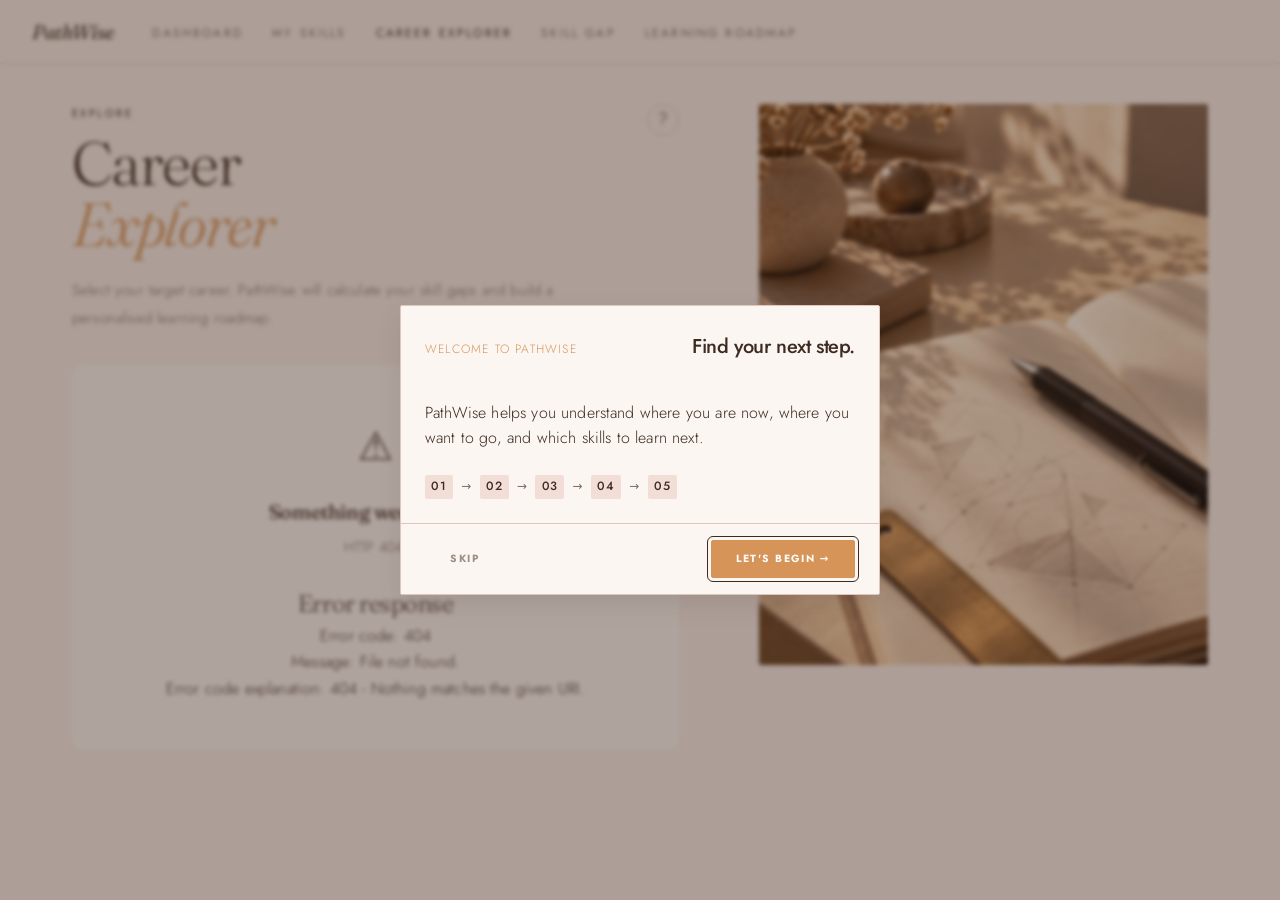
==== commit 9f430073: "Fix UTF-8 mojibake across pages and update roadmap container styling" ====
--- a/web/careers.html
+++ b/web/careers.html
@@ -1,9 +1,10 @@
-﻿<!DOCTYPE html>
+<!DOCTYPE html>
 <html lang="en">
 <head>
   <meta charset="UTF-8" />
   <meta name="viewport" content="width=device-width, initial-scale=1.0" />
   <title>PathWise — Career Explorer</title>
+  <link rel="icon" type="image/svg+xml" href="favicon.svg" />
   <meta name="description" content="Choose your target career on PathWise to see your personalised skill gap analysis and learning roadmap." />
   <link rel="preconnect" href="https://fonts.googleapis.com" />
   <link rel="preconnect" href="https://fonts.gstatic.com" crossorigin />
--- a/web/style.css
+++ b/web/style.css
@@ -1015,7 +1015,7 @@
 
 .level-select {
   width: 100%;
-  background: transparent;
+  background: var(--an-surface);
   border: none;
   border-bottom: 1px solid transparent;
   border-radius: 0;
@@ -1023,7 +1023,7 @@
   font-family: var(--font-body);
   font-size: 0.875rem;
   font-weight: 400;
-  padding: 0.5rem 0;
+  padding: 0.65rem 12px;
   cursor: pointer;
   transition: border-color 300ms ease;
   -webkit-appearance: none;
@@ -1031,7 +1031,7 @@
   background-image: url("data:image/svg+xml,%3Csvg xmlns='http://www.w3.org/2000/svg' width='10' height='10' viewBox='0 0 24 24' fill='none' stroke='%233D2A21' stroke-width='2'%3E%3Cpath d='M6 9l6 6 6-6'/%3E%3C/svg%3E");
   background-repeat: no-repeat;
   background-position: right 0px center;
-  padding-right: 24px;
+  padding-right: 32px;
 }
 
 .level-select:hover {
@@ -2139,4 +2139,312 @@
 #roadmap-content>div:first-child {
   padding: 1.75rem 2.25rem !important;
   box-sizing: border-box;
+}
+
+/* Prevent roadmap editorial image from visually bleeding into the section below */
+.editorial-media--wide {
+  transform: translateY(-4px);
+}
+
+/* ============================================================
+   Onboarding and Contextual Help
+   ============================================================ */
+
+.onboarding-overlay {
+  position: fixed;
+  inset: 0;
+  background-color: rgba(61, 42, 33, 0.4);
+  backdrop-filter: blur(2px);
+  z-index: 1000;
+  display: flex;
+  align-items: center;
+  justify-content: center;
+  padding: 1rem;
+}
+
+.onboarding-modal {
+  background: var(--an-card);
+  width: 100%;
+  max-width: 480px;
+  border-radius: 2px;
+  box-shadow: 0 10px 25px rgba(61, 42, 33, 0.1);
+  border: 1px solid var(--an-surface-deep);
+  display: flex;
+  flex-direction: column;
+}
+
+.onboarding-modal__header {
+  padding: 1.5rem 1.5rem 1rem;
+  border-bottom: 1px solid var(--an-surface-deep);
+  display: flex;
+  justify-content: space-between;
+  align-items: baseline;
+}
+
+.onboarding-modal__title {
+  font-family: var(--font-serif);
+  font-size: 1.25rem;
+  font-weight: 500;
+  color: var(--an-foreground);
+  margin: 0;
+}
+
+.onboarding-modal__subtitle {
+  font-family: var(--font-sans);
+  font-size: 0.8rem;
+  color: var(--an-muted-fg);
+  text-transform: uppercase;
+  letter-spacing: 0.05em;
+}
+
+.onboarding-modal__content {
+  padding: 1.5rem;
+  font-family: var(--font-sans);
+  font-size: 1rem;
+  color: var(--an-foreground);
+  line-height: 1.6;
+}
+
+.onboarding-modal__footer {
+  padding: 1rem 1.5rem;
+  border-top: 1px solid var(--an-surface-deep);
+  display: flex;
+  gap: 0.75rem;
+  align-items: center;
+}
+
+.help-btn {
+  background: transparent;
+  border: 1px solid var(--an-surface-deep);
+  color: var(--an-foreground);
+  width: 32px;
+  height: 32px;
+  border-radius: 50%;
+  font-family: var(--font-serif);
+  font-size: 1.1rem;
+  display: flex;
+  align-items: center;
+  justify-content: center;
+  cursor: pointer;
+  transition: all 0.2s ease;
+}
+
+.help-btn:hover, .help-btn:focus {
+  background: var(--an-surface);
+  border-color: var(--an-ember);
+  outline: none;
+}
+
+/* ============================================================
+   Onboarding & Help Refinement
+   ============================================================ */
+
+.onboarding-overlay--anim {
+  animation: overlayFadeIn 0.25s ease-out forwards;
+}
+.onboarding-overlay--anim .onboarding-modal {
+  animation: modalSlideUp 0.3s cubic-bezier(0.16, 1, 0.3, 1) forwards;
+}
+.onboarding-overlay--closing {
+  animation: overlayFadeOut 0.2s ease-in forwards;
+}
+.onboarding-overlay--closing .onboarding-modal {
+  animation: modalSlideDown 0.2s cubic-bezier(0.16, 1, 0.3, 1) forwards;
+}
+
+@keyframes overlayFadeIn {
+  from { opacity: 0; }
+  to { opacity: 1; }
+}
+@keyframes overlayFadeOut {
+  from { opacity: 1; }
+  to { opacity: 0; }
+}
+@keyframes modalSlideUp {
+  from { opacity: 0; transform: translateY(20px); }
+  to { opacity: 1; transform: translateY(0); }
+}
+@keyframes modalSlideDown {
+  from { opacity: 1; transform: translateY(0); }
+  to { opacity: 0; transform: translateY(10px); }
+}
+
+.welcome-header {
+  border-bottom: none !important;
+  padding-bottom: 0.5rem !important;
+}
+
+.onboarding-modal__eyebrow {
+  font-size: 0.75rem;
+  letter-spacing: 0.1em;
+  text-transform: uppercase;
+  color: var(--an-ember);
+  margin-bottom: 0.5rem;
+  display: block;
+}
+
+.welcome-path {
+  display: flex;
+  align-items: center;
+  flex-wrap: wrap;
+  gap: 0.5rem;
+  margin-top: 1.5rem;
+  font-size: 0.75rem;
+  letter-spacing: 0.05em;
+  color: var(--an-muted-fg);
+}
+
+.step-num {
+  background: var(--an-surface);
+  padding: 0.15rem 0.4rem;
+  border-radius: 2px;
+  color: var(--an-foreground);
+  font-weight: 500;
+  font-family: var(--font-sans);
+}
+
+/* Help Modal Specifics */
+.help-modal__header {
+  padding: 1.5rem 1.5rem 0;
+  border-bottom: 1px solid var(--an-surface-deep);
+  margin-bottom: 1rem;
+}
+
+.help-modal__hint {
+  font-size: 0.75rem;
+  color: var(--an-muted-fg);
+  font-style: italic;
+}
+
+.help-mini-guide {
+  display: flex;
+  flex-direction: column;
+  gap: 1rem;
+  margin-top: 1.25rem;
+  padding-top: 1.25rem;
+  border-top: 1px solid var(--an-surface-deep);
+}
+
+.help-item {
+  display: flex;
+  flex-direction: column;
+}
+
+.help-item strong {
+  font-size: 0.75rem;
+  letter-spacing: 0.05em;
+  text-transform: uppercase;
+  color: var(--an-foreground);
+  margin-bottom: 0.15rem;
+}
+
+.help-item span {
+  font-size: 0.9rem;
+  color: var(--an-muted-fg);
+  line-height: 1.4;
+}
+
+.help-scale {
+  display: flex;
+  gap: 0.5rem;
+  margin-top: 1.5rem;
+  flex-wrap: wrap;
+}
+
+.help-scale-item {
+  flex: 1;
+  min-width: 60px;
+  background: var(--an-surface);
+  padding: 0.75rem 0.5rem;
+  text-align: center;
+  border-radius: 2px;
+  display: flex;
+  flex-direction: column;
+}
+
+.help-scale-item strong {
+  font-size: 1.1rem;
+  color: var(--an-foreground);
+}
+
+.help-scale-item span {
+  font-size: 0.75rem;
+  color: var(--an-muted-fg);
+  margin-top: 0.25rem;
+}
+
+.help-flow {
+  display: flex;
+  flex-direction: column;
+  align-items: center;
+  gap: 0.5rem;
+  margin-top: 1.5rem;
+}
+
+.help-flow-box {
+  border: 1px solid var(--an-surface-deep);
+  padding: 0.75rem 1.5rem;
+  border-radius: 2px;
+  font-size: 0.75rem;
+  letter-spacing: 0.05em;
+  background: var(--an-background);
+  color: var(--an-foreground);
+  width: 100%;
+  text-align: center;
+  max-width: 280px;
+  text-transform: uppercase;
+}
+
+.help-flow-arrow {
+  color: var(--an-ember);
+  font-size: 1.2rem;
+  line-height: 1;
+}
+
+.help-flow-box--target {
+  background: var(--an-surface);
+  border-color: var(--an-ember);
+}
+
+.help-flow-box--final {
+  background: var(--an-foreground);
+  color: var(--an-background);
+  border-color: var(--an-foreground);
+}
+
+.help-formula {
+  display: flex;
+  justify-content: space-between;
+  margin-top: 1.5rem;
+  padding: 1rem;
+  background: var(--an-surface);
+  border-radius: 2px;
+  text-align: center;
+}
+
+.formula-col {
+  font-size: 0.75rem;
+  color: var(--an-muted-fg);
+  display: flex;
+  flex-direction: column;
+  gap: 0.25rem;
+  letter-spacing: 0.05em;
+}
+
+.formula-col strong {
+  font-size: 1.2rem;
+  color: var(--an-foreground);
+  letter-spacing: 0;
+}
+
+.formula-col--accent strong {
+  color: var(--an-ember);
+}
+
+.help-note {
+  font-size: 0.8rem;
+  color: var(--an-muted-fg);
+  margin-top: 1.5rem;
+  font-style: italic;
+  line-height: 1.4;
 }
